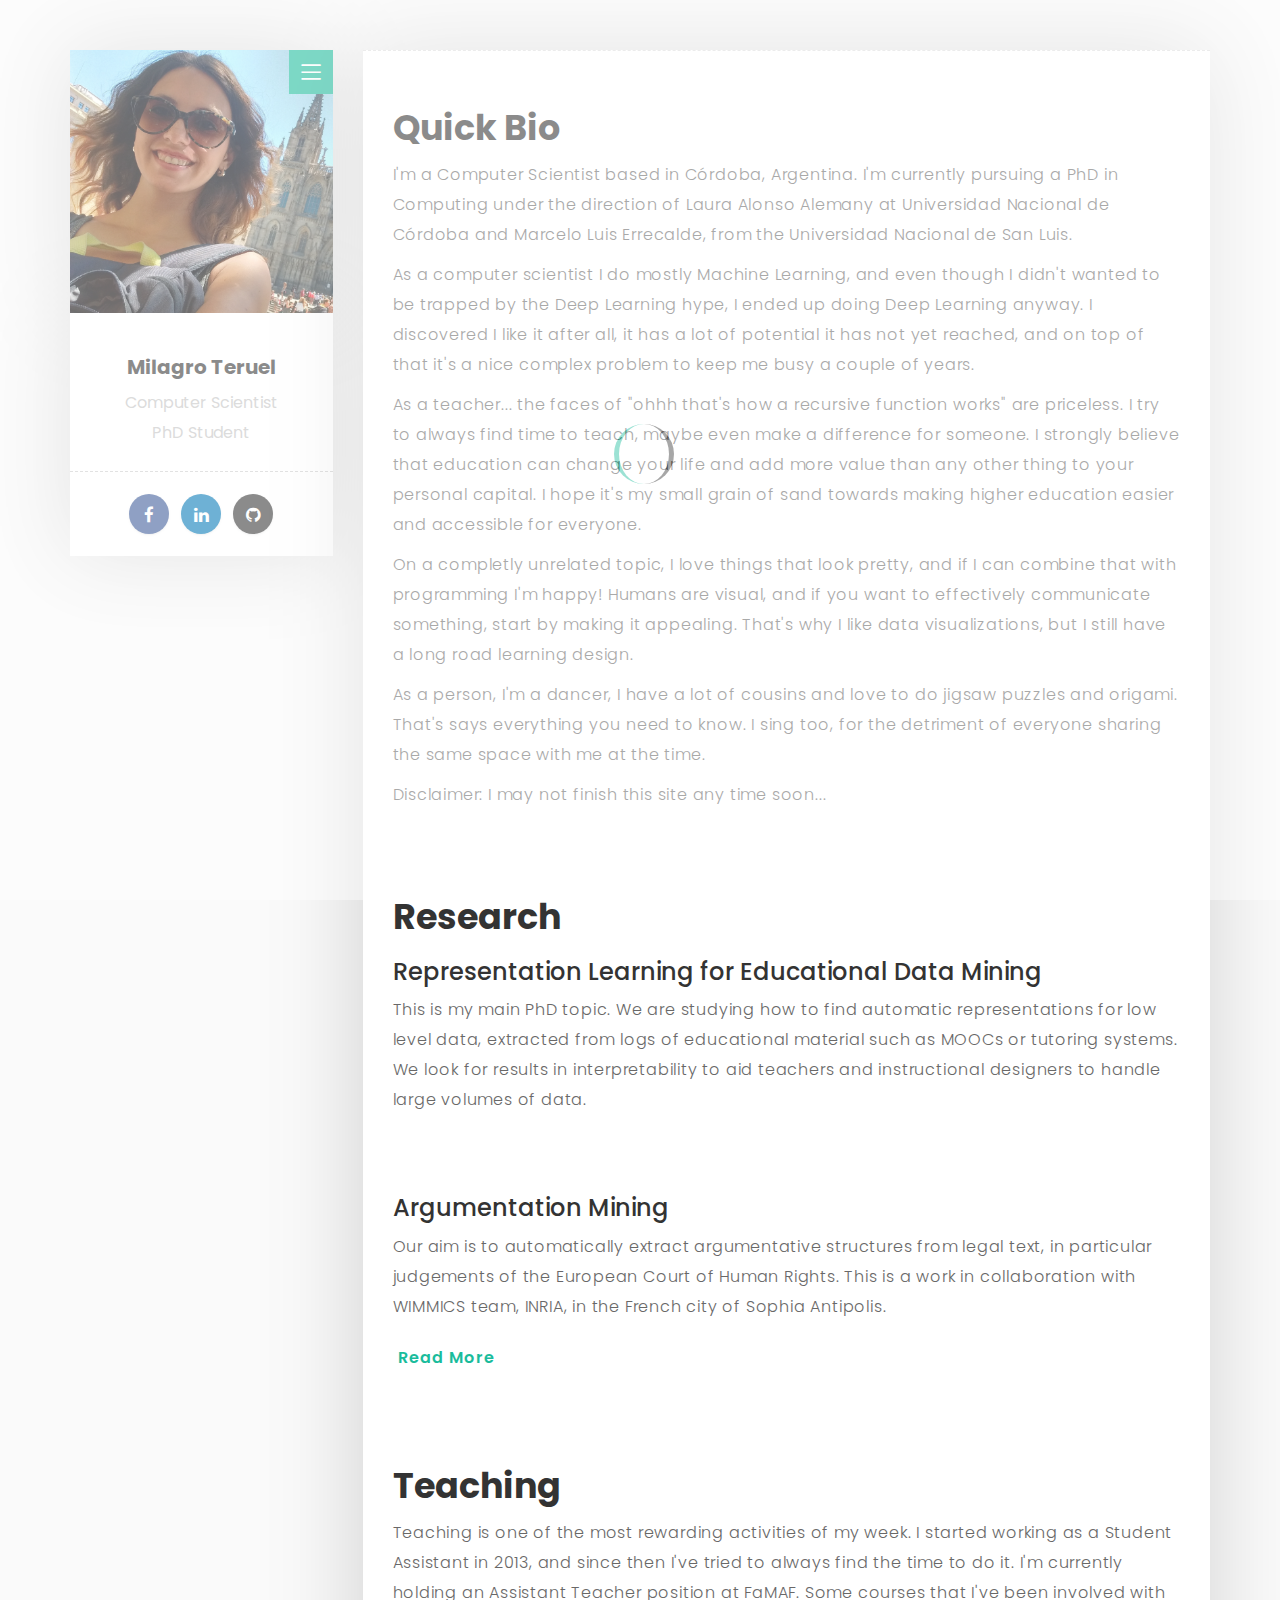
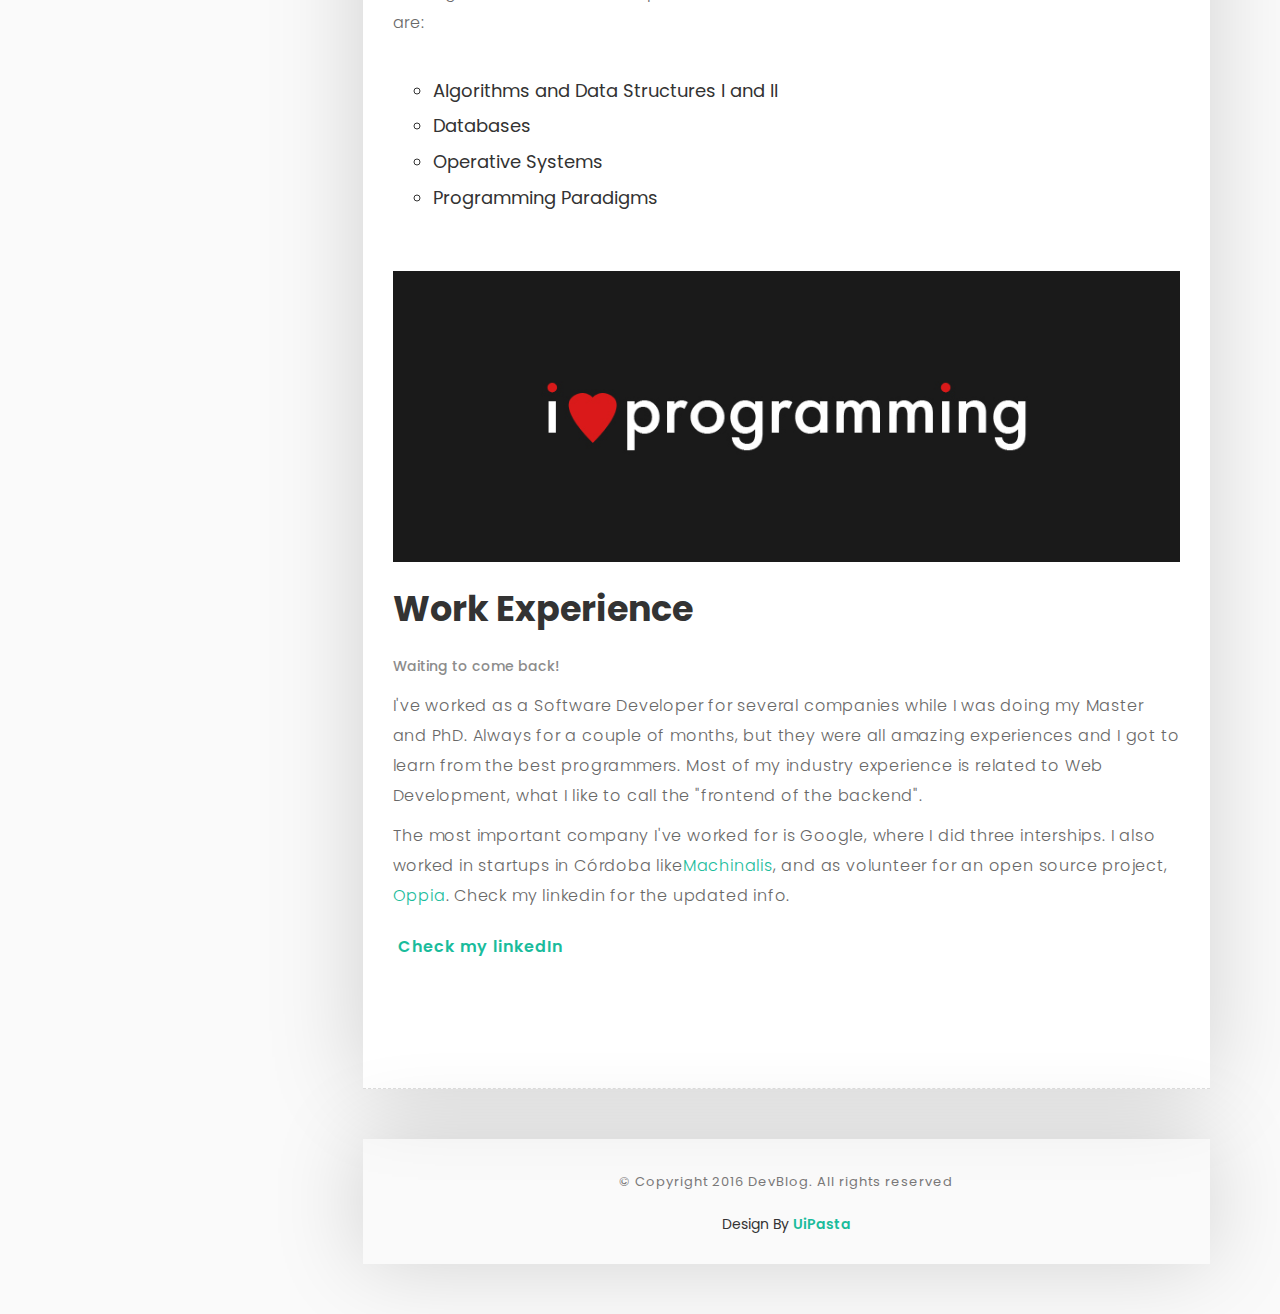
==== index.html @ 402dab5f "Adding current version" ====
<!DOCTYPE html>
<html lang="en">

<head>

  <!-- Meta Tag -->
  <meta charset="UTF-8">
  <meta name="viewport" content="width=device-width, initial-scale=1.0">
  <meta http-equiv="X-UA-Compatible" content="IE=edge">

  <!-- SEO -->
  <meta name="description" content="150 words">
  <meta name="author" content="uipasta">
  <meta name="copyright" content="Milagro Teruel @ FaMAF">
  <meta name="robots" content="index,follow">

  <title>MTeruel - Computer Scientist</title>

  <!-- Favicon -->
  <link rel="shortcut icon" href="images/favicon/favicon.ico">
  <link rel="apple-touch-icon" sizes="144x144" type="image/x-icon" href="images/favicon/apple-touch-icon.png">

  <!-- All CSS Plugins -->
  <link rel="stylesheet" type="text/css" href="css/plugin.css">

  <!-- Main CSS Stylesheet -->
  <link rel="stylesheet" type="text/css" href="css/style.css">

  <!-- Google Web Fonts  -->
  <link rel="stylesheet" href="https://fonts.googleapis.com/css?family=Poppins:400,300,500,600,700">

  <!-- HTML5 shiv and Respond.js support IE8 or Older for HTML5 elements and media queries -->
    <!--[if lt IE 9]>
	   <script src="https://oss.maxcdn.com/html5shiv/3.7.3/html5shiv.min.js"></script>
	   <script src="https://oss.maxcdn.com/respond/1.4.2/respond.min.js"></script>
     <![endif]-->
</head>

<body>

  <!-- Preloader Start -->
  <div class="preloader">
    <div class="rounder"></div>
  </div>
  <!-- Preloader End -->

  <div id="main">
    <div class="container">
      <div class="row">
        <!-- About Me (Left Sidebar) Start -->
        <div class="col-md-3">
          <div class="about-fixed">
            <div class="my-pic">
              <img src="images/selfie_barcelona.jpg" alt="">
              <a href="javascript:void(0)" class="collapsed" data-target="#menu" data-toggle="collapse"><i class="icon-menu menu"></i></a>
              <div id="menu" class="collapse">
                <ul class="menu-link">
                  <li><a href="index.html">Home</a></li>
                  <li><a href="publications.html">Publications</a></li>
                  <li><a href="contact.html">Contact</a></li>
                </ul>
              </div>
            </div>
            <div class="my-detail">
              <div class="white-spacing">
                <h1>Milagro Teruel</h1>
                <span>Computer Scientist</span><br/>
                <span>PhD Student</span>
              </div>
              <ul class="social-icon">
                <li><a href="https://www.facebook.com/milagro.teruel" target="_blank" class="facebook"><i class="fa fa-facebook"></i></a></li>
                <li><a href="https://www.linkedin.com/in/milagro-teruel-4b820a5a/" target="_blank" class="linkedin"><i class="fa fa-linkedin"></i></a></li>
                <li><a href="https://github.com/mit0110" target="_blank" class="github"><i class="fa fa-github"></i></a></li>
              </ul>
            </div>
          </div>
        </div>
        <!-- About Me (Left Sidebar) End -->

    <!-- Blog Post (Right Sidebar) Start -->
    <div class="col-md-9">
      <div class="col-md-12 page-body">
        <div class="row">
          <div class="col-md-12 content-page">

            <!-- <div class="sub-title">
              <h1>Quick Bio</h1>
            </div> -->
            <div class="col-md-12 blog-post">
              <div class="post-title">
                <h1>Quick Bio</h1>
              </div>
              <p>I'm a Computer Scientist based in Córdoba, Argentina. I'm currently pursuing a PhD in Computing under the direction of Laura Alonso Alemany at Universidad Nacional de Córdoba and Marcelo Luis Errecalde, from the Universidad Nacional de San Luis.</p>
              <p>As a computer scientist I do mostly Machine Learning, and even though I didn't wanted to be trapped by the Deep Learning hype, I ended up doing Deep Learning anyway. I discovered I like it after all, it has a lot of potential it has not yet reached, and on top of that it's a nice complex problem to keep me busy a couple of years.</p>
              <p>As a teacher... the faces of "ohhh that's how a recursive function works" are priceless. I try to always find time to teach, maybe even make a difference for someone. I strongly believe that education can change your life and add more value than any other thing to your personal capital. I hope it's my small grain of sand towards making higher education easier and accessible for everyone.</p>
              <p>On a completly unrelated topic, I love things that look pretty, and if I can combine that with programming I'm happy! Humans are visual, and if you want to effectively communicate something, start by making it appealing. That's why I like data visualizations, but I still have a long road learning design.</p>
              <p>As a person, I'm a dancer, I have a lot of cousins and love to do jigsaw puzzles and origami. That's says everything you need to know. I sing too, for the detriment of everyone sharing the same space with me at the time.</p>

              <p>Disclaimer: I may not finish this site any time soon...</p>
            </div>
<!--
            <div class="sub-title">
              <h1>Research topics</h1>
            </div> -->

            <!-- Blog Post Start -->
            <div class="col-md-12 blog-post">
              <div class="post-title">
                <h1>Research</h1>
              </div>
              <div class="post-title">
                <h3>Representation Learning for Educational Data Mining</h3>
              </div>
              <!-- <div class="post-info">
               <span>Main PhD research topic at Universidad Nacional de Córdoba, Argentina</span>
              </div> -->
              <p>This is my main PhD topic. We are studying how to find automatic representations for low level data, extracted from logs of educational material such as MOOCs or tutoring systems. We look for results in interpretability to aid teachers and instructional designers to handle large volumes of data.</p>
            </div>
            <!-- Blog Post End -->

            <!-- Blog Post Start -->
            <div class="col-md-12 blog-post">
              <div class="post-title">
                <h3>Argumentation Mining</h3>
              </div>
              <!-- <div class="post-info">
                <span>Work in colaboration with WIMMICS team, INRIA, France</span>
              </div> -->
              <p>Our aim is to automatically extract argumentative structures from legal text, in particular judgements of the European Court of Human Rights. This is a work in collaboration with WIMMICS team, INRIA, in the French city of Sophia Antipolis.</p>
              <a href="publications.html" class="button button-style button-anim fa fa-long-arrow-right"><span>Read More</span></a>
            </div>
            <!-- Blog Post End -->

            <div class="col-md-12 blog-post">
              <div class="post-title">
                <a href="single.html"><h1>Teaching</h1></a>
              </div>
              <p>Teaching is one of the most rewarding activities of my week. I started working as a Student Assistant in 2013, and since then I've tried to always find the time to do it. I'm currently holding an Assistant Teacher position at FaMAF. Some courses that I've been involved with are:</p>
              <div class="list list-style-2 margin-top-40">
                <ul>
                  <li>Algorithms and Data Structures I and II</li>
                  <li>Databases</li>
                  <li>Operative Systems</li>
                  <li>Programming Paradigms</li>
                </ul>
              </div>
            </div>

            <!-- Blog Post Start -->
            <div class="col-md-12 blog-post">
              <div class="post-image">
                <img src="images/i_love_programming" alt="">
              </div>
              <div class="post-title">
                <h1>Work Experience</h1>
              </div>
              <div class="post-info">
                <span>Waiting to come back!</span>
              </div>
              <p>I've worked as a Software Developer for several companies while I was doing my Master and PhD. Always for a couple of months, but they were all amazing experiences and I got to learn from the best programmers. Most of my industry experience is related to Web Development, what I like to call the "frontend of the backend".</p><p> The most important company I've worked for is Google, where I did three interships. I also worked in startups in Córdoba like<a href="https://www.machinalis.com/">Machinalis</a>, and as volunteer for an open source project, <a href="https://www.oppia.org/">Oppia</a>. Check my linkedin for the updated info.</p>
              <a href="https://www.linkedin.com/in/milagro-teruel-4b820a5a/" class="button button-style button-anim fa fa-long-arrow-right"><span>Check my linkedIn</span></a>
            </div>
            <!-- Blog Post End -->


	    <!--
	    <div class="col-md-12 text-center">
             <a href="javascript:void(0)" id="load-more-post" class="load-more-button">Load</a>
             <div id="post-end-message"></div>
            </div>
	    -->
          </div>
          </div>
        </div>


      <!-- Footer Start -->
      <div class="col-md-12 page-body margin-top-50 footer">
        <footer>
          <!--
	  <ul class="menu-link">
            <li><a href="index.html">Home</a></li>
            <li><a href="about.html">About</a></li>
            <li><a href="work.html">Work</a></li>
            <li><a href="contact.html">Contact</a></li>
          </ul>
	  -->
          <p>© Copyright 2016 DevBlog. All rights reserved</p>


          <!-- UiPasta Credit Start -->
          <div class="uipasta-credit">Design By <a href="http://www.uipasta.com" target="_blank">UiPasta</a></div>
          <!-- UiPasta Credit End -->
        </footer>
      </div>
      <!-- Footer End -->


</div>
<!-- Blog Post (Right Sidebar) End -->

</div>
</div>
</div>



<!-- Back to Top Start -->
<a href="#" class="scroll-to-top"><i class="fa fa-long-arrow-up"></i></a>
<!-- Back to Top End -->


<!-- All Javascript Plugins  -->
<script type="text/javascript" src="js/jquery.min.js"></script>
<script type="text/javascript" src="js/plugin.js"></script>

<!-- Main Javascript File  -->
<script type="text/javascript" src="js/scripts.js"></script>


</body>
</html>
---- css/plugin.css ----
/* Table Of Content 

  1. Bootstrap
  2. Magnific Popup
  3. End Box
  4. Owl Carousel
  5. Font Awesome
  6. Simple Line Icons

*/



/*!
 * Bootstrap v3.3.7 (http://getbootstrap.com)
 * Copyright 2011-2016 Twitter, Inc.
 * Licensed under MIT (https://github.com/twbs/bootstrap/blob/master/LICENSE)
 *//*! normalize.css v3.0.3 | MIT License | github.com/necolas/normalize.css */html{font-family:sans-serif;-webkit-text-size-adjust:100%;-ms-text-size-adjust:100%}body{margin:0}article,aside,details,figcaption,figure,footer,header,hgroup,main,menu,nav,section,summary{display:block}audio,canvas,progress,video{display:inline-block;vertical-align:baseline}audio:not([controls]){display:none;height:0}[hidden],template{display:none}a{background-color:transparent}a:active,a:hover{outline:0}abbr[title]{border-bottom:1px dotted}b,strong{font-weight:700}dfn{font-style:italic}h1{margin:.67em 0;font-size:2em}mark{color:#000;background:#ff0}small{font-size:80%}sub,sup{position:relative;font-size:75%;line-height:0;vertical-align:baseline}sup{top:-.5em}sub{bottom:-.25em}img{border:0}svg:not(:root){overflow:hidden}figure{margin:1em 40px}hr{height:0;-webkit-box-sizing:content-box;-moz-box-sizing:content-box;box-sizing:content-box}pre{overflow:auto}code,kbd,pre,samp{font-family:monospace,monospace;font-size:1em}button,input,optgroup,select,textarea{margin:0;font:inherit;color:inherit}button{overflow:visible}button,select{text-transform:none}button,html input[type=button],input[type=reset],input[type=submit]{-webkit-appearance:button;cursor:pointer}button[disabled],html input[disabled]{cursor:default}button::-moz-focus-inner,input::-moz-focus-inner{padding:0;border:0}input{line-height:normal}input[type=checkbox],input[type=radio]{-webkit-box-sizing:border-box;-moz-box-sizing:border-box;box-sizing:border-box;padding:0}input[type=number]::-webkit-inner-spin-button,input[type=number]::-webkit-outer-spin-button{height:auto}input[type=search]{-webkit-box-sizing:content-box;-moz-box-sizing:content-box;box-sizing:content-box;-webkit-appearance:textfield}input[type=search]::-webkit-search-cancel-button,input[type=search]::-webkit-search-decoration{-webkit-appearance:none}fieldset{padding:.35em .625em .75em;margin:0 2px;border:1px solid silver}legend{padding:0;border:0}textarea{overflow:auto}optgroup{font-weight:700}table{border-spacing:0;border-collapse:collapse}td,th{padding:0}/*! Source: https://github.com/h5bp/html5-boilerplate/blob/master/src/css/main.css */@media print{*,:after,:before{color:#000!important;text-shadow:none!important;background:0 0!important;-webkit-box-shadow:none!important;box-shadow:none!important}a,a:visited{text-decoration:underline}a[href]:after{content:" (" attr(href) ")"}abbr[title]:after{content:" (" attr(title) ")"}a[href^="javascript:"]:after,a[href^="#"]:after{content:""}blockquote,pre{border:1px solid #999;page-break-inside:avoid}thead{display:table-header-group}img,tr{page-break-inside:avoid}img{max-width:100%!important}h2,h3,p{orphans:3;widows:3}h2,h3{page-break-after:avoid}.navbar{display:none}.btn>.caret,.dropup>.btn>.caret{border-top-color:#000!important}.label{border:1px solid #000}.table{border-collapse:collapse!important}.table td,.table th{background-color:#fff!important}.table-bordered td,.table-bordered th{border:1px solid #ddd!important}}@font-face{font-family:'Glyphicons Halflings';src:url(../fonts/glyphicons-halflings-regular.eot);src:url(../fonts/glyphicons-halflings-regular.eot?#iefix) format('embedded-opentype'),url(../fonts/glyphicons-halflings-regular.woff2) format('woff2'),url(../fonts/glyphicons-halflings-regular.woff) format('woff'),url(../fonts/glyphicons-halflings-regular.ttf) format('truetype'),url(../fonts/glyphicons-halflings-regular.svg#glyphicons_halflingsregular) format('svg')}.glyphicon{position:relative;top:1px;display:inline-block;font-family:'Glyphicons Halflings';font-style:normal;font-weight:400;line-height:1;-webkit-font-smoothing:antialiased;-moz-osx-font-smoothing:grayscale}.glyphicon-asterisk:before{content:"\002a"}.glyphicon-plus:before{content:"\002b"}.glyphicon-eur:before,.glyphicon-euro:before{content:"\20ac"}.glyphicon-minus:before{content:"\2212"}.glyphicon-cloud:before{content:"\2601"}.glyphicon-envelope:before{content:"\2709"}.glyphicon-pencil:before{content:"\270f"}.glyphicon-glass:before{content:"\e001"}.glyphicon-music:before{content:"\e002"}.glyphicon-search:before{content:"\e003"}.glyphicon-heart:before{content:"\e005"}.glyphicon-star:before{content:"\e006"}.glyphicon-star-empty:before{content:"\e007"}.glyphicon-user:before{content:"\e008"}.glyphicon-film:before{content:"\e009"}.glyphicon-th-large:before{content:"\e010"}.glyphicon-th:before{content:"\e011"}.glyphicon-th-list:before{content:"\e012"}.glyphicon-ok:before{content:"\e013"}.glyphicon-remove:before{content:"\e014"}.glyphicon-zoom-in:before{content:"\e015"}.glyphicon-zoom-out:before{content:"\e016"}.glyphicon-off:before{content:"\e017"}.glyphicon-signal:before{content:"\e018"}.glyphicon-cog:before{content:"\e019"}.glyphicon-trash:before{content:"\e020"}.glyphicon-home:before{content:"\e021"}.glyphicon-file:before{content:"\e022"}.glyphicon-time:before{content:"\e023"}.glyphicon-road:before{content:"\e024"}.glyphicon-download-alt:before{content:"\e025"}.glyphicon-download:before{content:"\e026"}.glyphicon-upload:before{content:"\e027"}.glyphicon-inbox:before{content:"\e028"}.glyphicon-play-circle:before{content:"\e029"}.glyphicon-repeat:before{content:"\e030"}.glyphicon-refresh:before{content:"\e031"}.glyphicon-list-alt:before{content:"\e032"}.glyphicon-lock:before{content:"\e033"}.glyphicon-flag:before{content:"\e034"}.glyphicon-headphones:before{content:"\e035"}.glyphicon-volume-off:before{content:"\e036"}.glyphicon-volume-down:before{content:"\e037"}.glyphicon-volume-up:before{content:"\e038"}.glyphicon-qrcode:before{content:"\e039"}.glyphicon-barcode:before{content:"\e040"}.glyphicon-tag:before{content:"\e041"}.glyphicon-tags:before{content:"\e042"}.glyphicon-book:before{content:"\e043"}.glyphicon-bookmark:before{content:"\e044"}.glyphicon-print:before{content:"\e045"}.glyphicon-camera:before{content:"\e046"}.glyphicon-font:before{content:"\e047"}.glyphicon-bold:before{content:"\e048"}.glyphicon-italic:before{content:"\e049"}.glyphicon-text-height:before{content:"\e050"}.glyphicon-text-width:before{content:"\e051"}.glyphicon-align-left:before{content:"\e052"}.glyphicon-align-center:before{content:"\e053"}.glyphicon-align-right:before{content:"\e054"}.glyphicon-align-justify:before{content:"\e055"}.glyphicon-list:before{content:"\e056"}.glyphicon-indent-left:before{content:"\e057"}.glyphicon-indent-right:before{content:"\e058"}.glyphicon-facetime-video:before{content:"\e059"}.glyphicon-picture:before{content:"\e060"}.glyphicon-map-marker:before{content:"\e062"}.glyphicon-adjust:before{content:"\e063"}.glyphicon-tint:before{content:"\e064"}.glyphicon-edit:before{content:"\e065"}.glyphicon-share:before{content:"\e066"}.glyphicon-check:before{content:"\e067"}.glyphicon-move:before{content:"\e068"}.glyphicon-step-backward:before{content:"\e069"}.glyphicon-fast-backward:before{content:"\e070"}.glyphicon-backward:before{content:"\e071"}.glyphicon-play:before{content:"\e072"}.glyphicon-pause:before{content:"\e073"}.glyphicon-stop:before{content:"\e074"}.glyphicon-forward:before{content:"\e075"}.glyphicon-fast-forward:before{content:"\e076"}.glyphicon-step-forward:before{content:"\e077"}.glyphicon-eject:before{content:"\e078"}.glyphicon-chevron-left:before{content:"\e079"}.glyphicon-chevron-right:before{content:"\e080"}.glyphicon-plus-sign:before{content:"\e081"}.glyphicon-minus-sign:before{content:"\e082"}.glyphicon-remove-sign:before{content:"\e083"}.glyphicon-ok-sign:before{content:"\e084"}.glyphicon-question-sign:before{content:"\e085"}.glyphicon-info-sign:before{content:"\e086"}.glyphicon-screenshot:before{content:"\e087"}.glyphicon-remove-circle:before{content:"\e088"}.glyphicon-ok-circle:before{content:"\e089"}.glyphicon-ban-circle:before{content:"\e090"}.glyphicon-arrow-left:before{content:"\e091"}.glyphicon-arrow-right:before{content:"\e092"}.glyphicon-arrow-up:before{content:"\e093"}.glyphicon-arrow-down:before{content:"\e094"}.glyphicon-share-alt:before{content:"\e095"}.glyphicon-resize-full:before{content:"\e096"}.glyphicon-resize-small:before{content:"\e097"}.glyphicon-exclamation-sign:before{content:"\e101"}.glyphicon-gift:before{content:"\e102"}.glyphicon-leaf:before{content:"\e103"}.glyphicon-fire:before{content:"\e104"}.glyphicon-eye-open:before{content:"\e105"}.glyphicon-eye-close:before{content:"\e106"}.glyphicon-warning-sign:before{content:"\e107"}.glyphicon-plane:before{content:"\e108"}.glyphicon-calendar:before{content:"\e109"}.glyphicon-random:before{content:"\e110"}.glyphicon-comment:before{content:"\e111"}.glyphicon-magnet:before{content:"\e112"}.glyphicon-chevron-up:before{content:"\e113"}.glyphicon-chevron-down:before{content:"\e114"}.glyphicon-retweet:before{content:"\e115"}.glyphicon-shopping-cart:before{content:"\e116"}.glyphicon-folder-close:before{content:"\e117"}.glyphicon-folder-open:before{content:"\e118"}.glyphicon-resize-vertical:before{content:"\e119"}.glyphicon-resize-horizontal:before{content:"\e120"}.glyphicon-hdd:before{content:"\e121"}.glyphicon-bullhorn:before{content:"\e122"}.glyphicon-bell:before{content:"\e123"}.glyphicon-certificate:before{content:"\e124"}.glyphicon-thumbs-up:before{content:"\e125"}.glyphicon-thumbs-down:before{content:"\e126"}.glyphicon-hand-right:before{content:"\e127"}.glyphicon-hand-left:before{content:"\e128"}.glyphicon-hand-up:before{content:"\e129"}.glyphicon-hand-down:before{content:"\e130"}.glyphicon-circle-arrow-right:before{content:"\e131"}.glyphicon-circle-arrow-left:before{content:"\e132"}.glyphicon-circle-arrow-up:before{content:"\e133"}.glyphicon-circle-arrow-down:before{content:"\e134"}.glyphicon-globe:before{content:"\e135"}.glyphicon-wrench:before{content:"\e136"}.glyphicon-tasks:before{content:"\e137"}.glyphicon-filter:before{content:"\e138"}.glyphicon-briefcase:before{content:"\e139"}.glyphicon-fullscreen:before{content:"\e140"}.glyphicon-dashboard:before{content:"\e141"}.glyphicon-paperclip:before{content:"\e142"}.glyphicon-heart-empty:before{content:"\e143"}.glyphicon-link:before{content:"\e144"}.glyphicon-phone:before{content:"\e145"}.glyphicon-pushpin:before{content:"\e146"}.glyphicon-usd:before{content:"\e148"}.glyphicon-gbp:before{content:"\e149"}.glyphicon-sort:before{content:"\e150"}.glyphicon-sort-by-alphabet:before{content:"\e151"}.glyphicon-sort-by-alphabet-alt:before{content:"\e152"}.glyphicon-sort-by-order:before{content:"\e153"}.glyphicon-sort-by-order-alt:before{content:"\e154"}.glyphicon-sort-by-attributes:before{content:"\e155"}.glyphicon-sort-by-attributes-alt:before{content:"\e156"}.glyphicon-unchecked:before{content:"\e157"}.glyphicon-expand:before{content:"\e158"}.glyphicon-collapse-down:before{content:"\e159"}.glyphicon-collapse-up:before{content:"\e160"}.glyphicon-log-in:before{content:"\e161"}.glyphicon-flash:before{content:"\e162"}.glyphicon-log-out:before{content:"\e163"}.glyphicon-new-window:before{content:"\e164"}.glyphicon-record:before{content:"\e165"}.glyphicon-save:before{content:"\e166"}.glyphicon-open:before{content:"\e167"}.glyphicon-saved:before{content:"\e168"}.glyphicon-import:before{content:"\e169"}.glyphicon-export:before{content:"\e170"}.glyphicon-send:before{content:"\e171"}.glyphicon-floppy-disk:before{content:"\e172"}.glyphicon-floppy-saved:before{content:"\e173"}.glyphicon-floppy-remove:before{content:"\e174"}.glyphicon-floppy-save:before{content:"\e175"}.glyphicon-floppy-open:before{content:"\e176"}.glyphicon-credit-card:before{content:"\e177"}.glyphicon-transfer:before{content:"\e178"}.glyphicon-cutlery:before{content:"\e179"}.glyphicon-header:before{content:"\e180"}.glyphicon-compressed:before{content:"\e181"}.glyphicon-earphone:before{content:"\e182"}.glyphicon-phone-alt:before{content:"\e183"}.glyphicon-tower:before{content:"\e184"}.glyphicon-stats:before{content:"\e185"}.glyphicon-sd-video:before{content:"\e186"}.glyphicon-hd-video:before{content:"\e187"}.glyphicon-subtitles:before{content:"\e188"}.glyphicon-sound-stereo:before{content:"\e189"}.glyphicon-sound-dolby:before{content:"\e190"}.glyphicon-sound-5-1:before{content:"\e191"}.glyphicon-sound-6-1:before{content:"\e192"}.glyphicon-sound-7-1:before{content:"\e193"}.glyphicon-copyright-mark:before{content:"\e194"}.glyphicon-registration-mark:before{content:"\e195"}.glyphicon-cloud-download:before{content:"\e197"}.glyphicon-cloud-upload:before{content:"\e198"}.glyphicon-tree-conifer:before{content:"\e199"}.glyphicon-tree-deciduous:before{content:"\e200"}.glyphicon-cd:before{content:"\e201"}.glyphicon-save-file:before{content:"\e202"}.glyphicon-open-file:before{content:"\e203"}.glyphicon-level-up:before{content:"\e204"}.glyphicon-copy:before{content:"\e205"}.glyphicon-paste:before{content:"\e206"}.glyphicon-alert:before{content:"\e209"}.glyphicon-equalizer:before{content:"\e210"}.glyphicon-king:before{content:"\e211"}.glyphicon-queen:before{content:"\e212"}.glyphicon-pawn:before{content:"\e213"}.glyphicon-bishop:before{content:"\e214"}.glyphicon-knight:before{content:"\e215"}.glyphicon-baby-formula:before{content:"\e216"}.glyphicon-tent:before{content:"\26fa"}.glyphicon-blackboard:before{content:"\e218"}.glyphicon-bed:before{content:"\e219"}.glyphicon-apple:before{content:"\f8ff"}.glyphicon-erase:before{content:"\e221"}.glyphicon-hourglass:before{content:"\231b"}.glyphicon-lamp:before{content:"\e223"}.glyphicon-duplicate:before{content:"\e224"}.glyphicon-piggy-bank:before{content:"\e225"}.glyphicon-scissors:before{content:"\e226"}.glyphicon-bitcoin:before{content:"\e227"}.glyphicon-btc:before{content:"\e227"}.glyphicon-xbt:before{content:"\e227"}.glyphicon-yen:before{content:"\00a5"}.glyphicon-jpy:before{content:"\00a5"}.glyphicon-ruble:before{content:"\20bd"}.glyphicon-rub:before{content:"\20bd"}.glyphicon-scale:before{content:"\e230"}.glyphicon-ice-lolly:before{content:"\e231"}.glyphicon-ice-lolly-tasted:before{content:"\e232"}.glyphicon-education:before{content:"\e233"}.glyphicon-option-horizontal:before{content:"\e234"}.glyphicon-option-vertical:before{content:"\e235"}.glyphicon-menu-hamburger:before{content:"\e236"}.glyphicon-modal-window:before{content:"\e237"}.glyphicon-oil:before{content:"\e238"}.glyphicon-grain:before{content:"\e239"}.glyphicon-sunglasses:before{content:"\e240"}.glyphicon-text-size:before{content:"\e241"}.glyphicon-text-color:before{content:"\e242"}.glyphicon-text-background:before{content:"\e243"}.glyphicon-object-align-top:before{content:"\e244"}.glyphicon-object-align-bottom:before{content:"\e245"}.glyphicon-object-align-horizontal:before{content:"\e246"}.glyphicon-object-align-left:before{content:"\e247"}.glyphicon-object-align-vertical:before{content:"\e248"}.glyphicon-object-align-right:before{content:"\e249"}.glyphicon-triangle-right:before{content:"\e250"}.glyphicon-triangle-left:before{content:"\e251"}.glyphicon-triangle-bottom:before{content:"\e252"}.glyphicon-triangle-top:before{content:"\e253"}.glyphicon-console:before{content:"\e254"}.glyphicon-superscript:before{content:"\e255"}.glyphicon-subscript:before{content:"\e256"}.glyphicon-menu-left:before{content:"\e257"}.glyphicon-menu-right:before{content:"\e258"}.glyphicon-menu-down:before{content:"\e259"}.glyphicon-menu-up:before{content:"\e260"}*{-webkit-box-sizing:border-box;-moz-box-sizing:border-box;box-sizing:border-box}:after,:before{-webkit-box-sizing:border-box;-moz-box-sizing:border-box;box-sizing:border-box}html{font-size:10px;-webkit-tap-highlight-color:rgba(0,0,0,0)}body{font-family:"Helvetica Neue",Helvetica,Arial,sans-serif;font-size:14px;line-height:1.42857143;color:#333;background-color:#fff}button,input,select,textarea{font-family:inherit;font-size:inherit;line-height:inherit}a{color:#337ab7;text-decoration:none}a:focus,a:hover{color:#23527c;text-decoration:underline}a:focus{outline:5px auto -webkit-focus-ring-color;outline-offset:-2px}figure{margin:0}img{vertical-align:middle}.carousel-inner>.item>a>img,.carousel-inner>.item>img,.img-responsive,.thumbnail a>img,.thumbnail>img{display:block;max-width:100%;height:auto}.img-rounded{border-radius:6px}.img-thumbnail{display:inline-block;max-width:100%;height:auto;padding:4px;line-height:1.42857143;background-color:#fff;border:1px solid #ddd;border-radius:4px;-webkit-transition:all .2s ease-in-out;-o-transition:all .2s ease-in-out;transition:all .2s ease-in-out}.img-circle{border-radius:50%}hr{margin-top:20px;margin-bottom:20px;border:0;border-top:1px solid #eee}.sr-only{position:absolute;width:1px;height:1px;padding:0;margin:-1px;overflow:hidden;clip:rect(0,0,0,0);border:0}.sr-only-focusable:active,.sr-only-focusable:focus{position:static;width:auto;height:auto;margin:0;overflow:visible;clip:auto}[role=button]{cursor:pointer}.h1,.h2,.h3,.h4,.h5,.h6,h1,h2,h3,h4,h5,h6{font-family:inherit;font-weight:500;line-height:1.1;color:inherit}.h1 .small,.h1 small,.h2 .small,.h2 small,.h3 .small,.h3 small,.h4 .small,.h4 small,.h5 .small,.h5 small,.h6 .small,.h6 small,h1 .small,h1 small,h2 .small,h2 small,h3 .small,h3 small,h4 .small,h4 small,h5 .small,h5 small,h6 .small,h6 small{font-weight:400;line-height:1;color:#777}.h1,.h2,.h3,h1,h2,h3{margin-top:20px;margin-bottom:10px}.h1 .small,.h1 small,.h2 .small,.h2 small,.h3 .small,.h3 small,h1 .small,h1 small,h2 .small,h2 small,h3 .small,h3 small{font-size:65%}.h4,.h5,.h6,h4,h5,h6{margin-top:10px;margin-bottom:10px}.h4 .small,.h4 small,.h5 .small,.h5 small,.h6 .small,.h6 small,h4 .small,h4 small,h5 .small,h5 small,h6 .small,h6 small{font-size:75%}.h1,h1{font-size:36px}.h2,h2{font-size:30px}.h3,h3{font-size:24px}.h4,h4{font-size:18px}.h5,h5{font-size:14px}.h6,h6{font-size:12px}p{margin:0 0 10px}.lead{margin-bottom:20px;font-size:16px;font-weight:300;line-height:1.4}@media (min-width:768px){.lead{font-size:21px}}.small,small{font-size:85%}.mark,mark{padding:.2em;background-color:#fcf8e3}.text-left{text-align:left}.text-right{text-align:right}.text-center{text-align:center}.text-justify{text-align:justify}.text-nowrap{white-space:nowrap}.text-lowercase{text-transform:lowercase}.text-uppercase{text-transform:uppercase}.text-capitalize{text-transform:capitalize}.text-muted{color:#777}.text-primary{color:#337ab7}a.text-primary:focus,a.text-primary:hover{color:#286090}.text-success{color:#3c763d}a.text-success:focus,a.text-success:hover{color:#2b542c}.text-info{color:#31708f}a.text-info:focus,a.text-info:hover{color:#245269}.text-warning{color:#8a6d3b}a.text-warning:focus,a.text-warning:hover{color:#66512c}.text-danger{color:#a94442}a.text-danger:focus,a.text-danger:hover{color:#843534}.bg-primary{color:#fff;background-color:#337ab7}a.bg-primary:focus,a.bg-primary:hover{background-color:#286090}.bg-success{background-color:#dff0d8}a.bg-success:focus,a.bg-success:hover{background-color:#c1e2b3}.bg-info{background-color:#d9edf7}a.bg-info:focus,a.bg-info:hover{background-color:#afd9ee}.bg-warning{background-color:#fcf8e3}a.bg-warning:focus,a.bg-warning:hover{background-color:#f7ecb5}.bg-danger{background-color:#f2dede}a.bg-danger:focus,a.bg-danger:hover{background-color:#e4b9b9}.page-header{padding-bottom:9px;margin:40px 0 20px;border-bottom:1px solid #eee}ol,ul{margin-top:0;margin-bottom:10px}ol ol,ol ul,ul ol,ul ul{margin-bottom:0}.list-unstyled{padding-left:0;list-style:none}.list-inline{padding-left:0;margin-left:-5px;list-style:none}.list-inline>li{display:inline-block;padding-right:5px;padding-left:5px}dl{margin-top:0;margin-bottom:20px}dd,dt{line-height:1.42857143}dt{font-weight:700}dd{margin-left:0}@media (min-width:768px){.dl-horizontal dt{float:left;width:160px;overflow:hidden;clear:left;text-align:right;text-overflow:ellipsis;white-space:nowrap}.dl-horizontal dd{margin-left:180px}}abbr[data-original-title],abbr[title]{cursor:help;border-bottom:1px dotted #777}.initialism{font-size:90%;text-transform:uppercase}blockquote{padding:10px 20px;margin:0 0 20px;font-size:17.5px;border-left:5px solid #eee}blockquote ol:last-child,blockquote p:last-child,blockquote ul:last-child{margin-bottom:0}blockquote .small,blockquote footer,blockquote small{display:block;font-size:80%;line-height:1.42857143;color:#777}blockquote .small:before,blockquote footer:before,blockquote small:before{content:'\2014 \00A0'}.blockquote-reverse,blockquote.pull-right{padding-right:15px;padding-left:0;text-align:right;border-right:5px solid #eee;border-left:0}.blockquote-reverse .small:before,.blockquote-reverse footer:before,.blockquote-reverse small:before,blockquote.pull-right .small:before,blockquote.pull-right footer:before,blockquote.pull-right small:before{content:''}.blockquote-reverse .small:after,.blockquote-reverse footer:after,.blockquote-reverse small:after,blockquote.pull-right .small:after,blockquote.pull-right footer:after,blockquote.pull-right small:after{content:'\00A0 \2014'}address{margin-bottom:20px;font-style:normal;line-height:1.42857143}code,kbd,pre,samp{font-family:Menlo,Monaco,Consolas,"Courier New",monospace}code{padding:2px 4px;font-size:90%;color:#c7254e;background-color:#f9f2f4;border-radius:4px}kbd{padding:2px 4px;font-size:90%;color:#fff;background-color:#333;border-radius:3px;-webkit-box-shadow:inset 0 -1px 0 rgba(0,0,0,.25);box-shadow:inset 0 -1px 0 rgba(0,0,0,.25)}kbd kbd{padding:0;font-size:100%;font-weight:700;-webkit-box-shadow:none;box-shadow:none}pre{display:block;padding:9.5px;margin:0 0 10px;font-size:13px;line-height:1.42857143;color:#333;word-break:break-all;word-wrap:break-word;background-color:#f5f5f5;border:1px solid #ccc;border-radius:4px}pre code{padding:0;font-size:inherit;color:inherit;white-space:pre-wrap;background-color:transparent;border-radius:0}.pre-scrollable{max-height:340px;overflow-y:scroll}.container{padding-right:15px;padding-left:15px;margin-right:auto;margin-left:auto}@media (min-width:768px){.container{width:750px}}@media (min-width:992px){.container{width:970px}}@media (min-width:1200px){.container{width:1170px}}.container-fluid{padding-right:15px;padding-left:15px;margin-right:auto;margin-left:auto}.row{margin-right:-15px;margin-left:-15px}.col-lg-1,.col-lg-10,.col-lg-11,.col-lg-12,.col-lg-2,.col-lg-3,.col-lg-4,.col-lg-5,.col-lg-6,.col-lg-7,.col-lg-8,.col-lg-9,.col-md-1,.col-md-10,.col-md-11,.col-md-12,.col-md-2,.col-md-3,.col-md-4,.col-md-5,.col-md-6,.col-md-7,.col-md-8,.col-md-9,.col-sm-1,.col-sm-10,.col-sm-11,.col-sm-12,.col-sm-2,.col-sm-3,.col-sm-4,.col-sm-5,.col-sm-6,.col-sm-7,.col-sm-8,.col-sm-9,.col-xs-1,.col-xs-10,.col-xs-11,.col-xs-12,.col-xs-2,.col-xs-3,.col-xs-4,.col-xs-5,.col-xs-6,.col-xs-7,.col-xs-8,.col-xs-9{position:relative;min-height:1px;padding-right:15px;padding-left:15px}.col-xs-1,.col-xs-10,.col-xs-11,.col-xs-12,.col-xs-2,.col-xs-3,.col-xs-4,.col-xs-5,.col-xs-6,.col-xs-7,.col-xs-8,.col-xs-9{float:left}.col-xs-12{width:100%}.col-xs-11{width:91.66666667%}.col-xs-10{width:83.33333333%}.col-xs-9{width:75%}.col-xs-8{width:66.66666667%}.col-xs-7{width:58.33333333%}.col-xs-6{width:50%}.col-xs-5{width:41.66666667%}.col-xs-4{width:33.33333333%}.col-xs-3{width:25%}.col-xs-2{width:16.66666667%}.col-xs-1{width:8.33333333%}.col-xs-pull-12{right:100%}.col-xs-pull-11{right:91.66666667%}.col-xs-pull-10{right:83.33333333%}.col-xs-pull-9{right:75%}.col-xs-pull-8{right:66.66666667%}.col-xs-pull-7{right:58.33333333%}.col-xs-pull-6{right:50%}.col-xs-pull-5{right:41.66666667%}.col-xs-pull-4{right:33.33333333%}.col-xs-pull-3{right:25%}.col-xs-pull-2{right:16.66666667%}.col-xs-pull-1{right:8.33333333%}.col-xs-pull-0{right:auto}.col-xs-push-12{left:100%}.col-xs-push-11{left:91.66666667%}.col-xs-push-10{left:83.33333333%}.col-xs-push-9{left:75%}.col-xs-push-8{left:66.66666667%}.col-xs-push-7{left:58.33333333%}.col-xs-push-6{left:50%}.col-xs-push-5{left:41.66666667%}.col-xs-push-4{left:33.33333333%}.col-xs-push-3{left:25%}.col-xs-push-2{left:16.66666667%}.col-xs-push-1{left:8.33333333%}.col-xs-push-0{left:auto}.col-xs-offset-12{margin-left:100%}.col-xs-offset-11{margin-left:91.66666667%}.col-xs-offset-10{margin-left:83.33333333%}.col-xs-offset-9{margin-left:75%}.col-xs-offset-8{margin-left:66.66666667%}.col-xs-offset-7{margin-left:58.33333333%}.col-xs-offset-6{margin-left:50%}.col-xs-offset-5{margin-left:41.66666667%}.col-xs-offset-4{margin-left:33.33333333%}.col-xs-offset-3{margin-left:25%}.col-xs-offset-2{margin-left:16.66666667%}.col-xs-offset-1{margin-left:8.33333333%}.col-xs-offset-0{margin-left:0}@media (min-width:768px){.col-sm-1,.col-sm-10,.col-sm-11,.col-sm-12,.col-sm-2,.col-sm-3,.col-sm-4,.col-sm-5,.col-sm-6,.col-sm-7,.col-sm-8,.col-sm-9{float:left}.col-sm-12{width:100%}.col-sm-11{width:91.66666667%}.col-sm-10{width:83.33333333%}.col-sm-9{width:75%}.col-sm-8{width:66.66666667%}.col-sm-7{width:58.33333333%}.col-sm-6{width:50%}.col-sm-5{width:41.66666667%}.col-sm-4{width:33.33333333%}.col-sm-3{width:25%}.col-sm-2{width:16.66666667%}.col-sm-1{width:8.33333333%}.col-sm-pull-12{right:100%}.col-sm-pull-11{right:91.66666667%}.col-sm-pull-10{right:83.33333333%}.col-sm-pull-9{right:75%}.col-sm-pull-8{right:66.66666667%}.col-sm-pull-7{right:58.33333333%}.col-sm-pull-6{right:50%}.col-sm-pull-5{right:41.66666667%}.col-sm-pull-4{right:33.33333333%}.col-sm-pull-3{right:25%}.col-sm-pull-2{right:16.66666667%}.col-sm-pull-1{right:8.33333333%}.col-sm-pull-0{right:auto}.col-sm-push-12{left:100%}.col-sm-push-11{left:91.66666667%}.col-sm-push-10{left:83.33333333%}.col-sm-push-9{left:75%}.col-sm-push-8{left:66.66666667%}.col-sm-push-7{left:58.33333333%}.col-sm-push-6{left:50%}.col-sm-push-5{left:41.66666667%}.col-sm-push-4{left:33.33333333%}.col-sm-push-3{left:25%}.col-sm-push-2{left:16.66666667%}.col-sm-push-1{left:8.33333333%}.col-sm-push-0{left:auto}.col-sm-offset-12{margin-left:100%}.col-sm-offset-11{margin-left:91.66666667%}.col-sm-offset-10{margin-left:83.33333333%}.col-sm-offset-9{margin-left:75%}.col-sm-offset-8{margin-left:66.66666667%}.col-sm-offset-7{margin-left:58.33333333%}.col-sm-offset-6{margin-left:50%}.col-sm-offset-5{margin-left:41.66666667%}.col-sm-offset-4{margin-left:33.33333333%}.col-sm-offset-3{margin-left:25%}.col-sm-offset-2{margin-left:16.66666667%}.col-sm-offset-1{margin-left:8.33333333%}.col-sm-offset-0{margin-left:0}}@media (min-width:992px){.col-md-1,.col-md-10,.col-md-11,.col-md-12,.col-md-2,.col-md-3,.col-md-4,.col-md-5,.col-md-6,.col-md-7,.col-md-8,.col-md-9{float:left}.col-md-12{width:100%}.col-md-11{width:91.66666667%}.col-md-10{width:83.33333333%}.col-md-9{width:75%}.col-md-8{width:66.66666667%}.col-md-7{width:58.33333333%}.col-md-6{width:50%}.col-md-5{width:41.66666667%}.col-md-4{width:33.33333333%}.col-md-3{width:25%}.col-md-2{width:16.66666667%}.col-md-1{width:8.33333333%}.col-md-pull-12{right:100%}.col-md-pull-11{right:91.66666667%}.col-md-pull-10{right:83.33333333%}.col-md-pull-9{right:75%}.col-md-pull-8{right:66.66666667%}.col-md-pull-7{right:58.33333333%}.col-md-pull-6{right:50%}.col-md-pull-5{right:41.66666667%}.col-md-pull-4{right:33.33333333%}.col-md-pull-3{right:25%}.col-md-pull-2{right:16.66666667%}.col-md-pull-1{right:8.33333333%}.col-md-pull-0{right:auto}.col-md-push-12{left:100%}.col-md-push-11{left:91.66666667%}.col-md-push-10{left:83.33333333%}.col-md-push-9{left:75%}.col-md-push-8{left:66.66666667%}.col-md-push-7{left:58.33333333%}.col-md-push-6{left:50%}.col-md-push-5{left:41.66666667%}.col-md-push-4{left:33.33333333%}.col-md-push-3{left:25%}.col-md-push-2{left:16.66666667%}.col-md-push-1{left:8.33333333%}.col-md-push-0{left:auto}.col-md-offset-12{margin-left:100%}.col-md-offset-11{margin-left:91.66666667%}.col-md-offset-10{margin-left:83.33333333%}.col-md-offset-9{margin-left:75%}.col-md-offset-8{margin-left:66.66666667%}.col-md-offset-7{margin-left:58.33333333%}.col-md-offset-6{margin-left:50%}.col-md-offset-5{margin-left:41.66666667%}.col-md-offset-4{margin-left:33.33333333%}.col-md-offset-3{margin-left:25%}.col-md-offset-2{margin-left:16.66666667%}.col-md-offset-1{margin-left:8.33333333%}.col-md-offset-0{margin-left:0}}@media (min-width:1200px){.col-lg-1,.col-lg-10,.col-lg-11,.col-lg-12,.col-lg-2,.col-lg-3,.col-lg-4,.col-lg-5,.col-lg-6,.col-lg-7,.col-lg-8,.col-lg-9{float:left}.col-lg-12{width:100%}.col-lg-11{width:91.66666667%}.col-lg-10{width:83.33333333%}.col-lg-9{width:75%}.col-lg-8{width:66.66666667%}.col-lg-7{width:58.33333333%}.col-lg-6{width:50%}.col-lg-5{width:41.66666667%}.col-lg-4{width:33.33333333%}.col-lg-3{width:25%}.col-lg-2{width:16.66666667%}.col-lg-1{width:8.33333333%}.col-lg-pull-12{right:100%}.col-lg-pull-11{right:91.66666667%}.col-lg-pull-10{right:83.33333333%}.col-lg-pull-9{right:75%}.col-lg-pull-8{right:66.66666667%}.col-lg-pull-7{right:58.33333333%}.col-lg-pull-6{right:50%}.col-lg-pull-5{right:41.66666667%}.col-lg-pull-4{right:33.33333333%}.col-lg-pull-3{right:25%}.col-lg-pull-2{right:16.66666667%}.col-lg-pull-1{right:8.33333333%}.col-lg-pull-0{right:auto}.col-lg-push-12{left:100%}.col-lg-push-11{left:91.66666667%}.col-lg-push-10{left:83.33333333%}.col-lg-push-9{left:75%}.col-lg-push-8{left:66.66666667%}.col-lg-push-7{left:58.33333333%}.col-lg-push-6{left:50%}.col-lg-push-5{left:41.66666667%}.col-lg-push-4{left:33.33333333%}.col-lg-push-3{left:25%}.col-lg-push-2{left:16.66666667%}.col-lg-push-1{left:8.33333333%}.col-lg-push-0{left:auto}.col-lg-offset-12{margin-left:100%}.col-lg-offset-11{margin-left:91.66666667%}.col-lg-offset-10{margin-left:83.33333333%}.col-lg-offset-9{margin-left:75%}.col-lg-offset-8{margin-left:66.66666667%}.col-lg-offset-7{margin-left:58.33333333%}.col-lg-offset-6{margin-left:50%}.col-lg-offset-5{margin-left:41.66666667%}.col-lg-offset-4{margin-left:33.33333333%}.col-lg-offset-3{margin-left:25%}.col-lg-offset-2{margin-left:16.66666667%}.col-lg-offset-1{margin-left:8.33333333%}.col-lg-offset-0{margin-left:0}}table{background-color:transparent}caption{padding-top:8px;padding-bottom:8px;color:#777;text-align:left}th{text-align:left}.table{width:100%;max-width:100%;margin-bottom:20px}.table>tbody>tr>td,.table>tbody>tr>th,.table>tfoot>tr>td,.table>tfoot>tr>th,.table>thead>tr>td,.table>thead>tr>th{padding:8px;line-height:1.42857143;vertical-align:top;border-top:1px solid #ddd}.table>thead>tr>th{vertical-align:bottom;border-bottom:2px solid #ddd}.table>caption+thead>tr:first-child>td,.table>caption+thead>tr:first-child>th,.table>colgroup+thead>tr:first-child>td,.table>colgroup+thead>tr:first-child>th,.table>thead:first-child>tr:first-child>td,.table>thead:first-child>tr:first-child>th{border-top:0}.table>tbody+tbody{border-top:2px solid #ddd}.table .table{background-color:#fff}.table-condensed>tbody>tr>td,.table-condensed>tbody>tr>th,.table-condensed>tfoot>tr>td,.table-condensed>tfoot>tr>th,.table-condensed>thead>tr>td,.table-condensed>thead>tr>th{padding:5px}.table-bordered{border:1px solid #ddd}.table-bordered>tbody>tr>td,.table-bordered>tbody>tr>th,.table-bordered>tfoot>tr>td,.table-bordered>tfoot>tr>th,.table-bordered>thead>tr>td,.table-bordered>thead>tr>th{border:1px solid #ddd}.table-bordered>thead>tr>td,.table-bordered>thead>tr>th{border-bottom-width:2px}.table-striped>tbody>tr:nth-of-type(odd){background-color:#f9f9f9}.table-hover>tbody>tr:hover{background-color:#f5f5f5}table col[class*=col-]{position:static;display:table-column;float:none}table td[class*=col-],table th[class*=col-]{position:static;display:table-cell;float:none}.table>tbody>tr.active>td,.table>tbody>tr.active>th,.table>tbody>tr>td.active,.table>tbody>tr>th.active,.table>tfoot>tr.active>td,.table>tfoot>tr.active>th,.table>tfoot>tr>td.active,.table>tfoot>tr>th.active,.table>thead>tr.active>td,.table>thead>tr.active>th,.table>thead>tr>td.active,.table>thead>tr>th.active{background-color:#f5f5f5}.table-hover>tbody>tr.active:hover>td,.table-hover>tbody>tr.active:hover>th,.table-hover>tbody>tr:hover>.active,.table-hover>tbody>tr>td.active:hover,.table-hover>tbody>tr>th.active:hover{background-color:#e8e8e8}.table>tbody>tr.success>td,.table>tbody>tr.success>th,.table>tbody>tr>td.success,.table>tbody>tr>th.success,.table>tfoot>tr.success>td,.table>tfoot>tr.success>th,.table>tfoot>tr>td.success,.table>tfoot>tr>th.success,.table>thead>tr.success>td,.table>thead>tr.success>th,.table>thead>tr>td.success,.table>thead>tr>th.success{background-color:#dff0d8}.table-hover>tbody>tr.success:hover>td,.table-hover>tbody>tr.success:hover>th,.table-hover>tbody>tr:hover>.success,.table-hover>tbody>tr>td.success:hover,.table-hover>tbody>tr>th.success:hover{background-color:#d0e9c6}.table>tbody>tr.info>td,.table>tbody>tr.info>th,.table>tbody>tr>td.info,.table>tbody>tr>th.info,.table>tfoot>tr.info>td,.table>tfoot>tr.info>th,.table>tfoot>tr>td.info,.table>tfoot>tr>th.info,.table>thead>tr.info>td,.table>thead>tr.info>th,.table>thead>tr>td.info,.table>thead>tr>th.info{background-color:#d9edf7}.table-hover>tbody>tr.info:hover>td,.table-hover>tbody>tr.info:hover>th,.table-hover>tbody>tr:hover>.info,.table-hover>tbody>tr>td.info:hover,.table-hover>tbody>tr>th.info:hover{background-color:#c4e3f3}.table>tbody>tr.warning>td,.table>tbody>tr.warning>th,.table>tbody>tr>td.warning,.table>tbody>tr>th.warning,.table>tfoot>tr.warning>td,.table>tfoot>tr.warning>th,.table>tfoot>tr>td.warning,.table>tfoot>tr>th.warning,.table>thead>tr.warning>td,.table>thead>tr.warning>th,.table>thead>tr>td.warning,.table>thead>tr>th.warning{background-color:#fcf8e3}.table-hover>tbody>tr.warning:hover>td,.table-hover>tbody>tr.warning:hover>th,.table-hover>tbody>tr:hover>.warning,.table-hover>tbody>tr>td.warning:hover,.table-hover>tbody>tr>th.warning:hover{background-color:#faf2cc}.table>tbody>tr.danger>td,.table>tbody>tr.danger>th,.table>tbody>tr>td.danger,.table>tbody>tr>th.danger,.table>tfoot>tr.danger>td,.table>tfoot>tr.danger>th,.table>tfoot>tr>td.danger,.table>tfoot>tr>th.danger,.table>thead>tr.danger>td,.table>thead>tr.danger>th,.table>thead>tr>td.danger,.table>thead>tr>th.danger{background-color:#f2dede}.table-hover>tbody>tr.danger:hover>td,.table-hover>tbody>tr.danger:hover>th,.table-hover>tbody>tr:hover>.danger,.table-hover>tbody>tr>td.danger:hover,.table-hover>tbody>tr>th.danger:hover{background-color:#ebcccc}.table-responsive{min-height:.01%;overflow-x:auto}@media screen and (max-width:767px){.table-responsive{width:100%;margin-bottom:15px;overflow-y:hidden;-ms-overflow-style:-ms-autohiding-scrollbar;border:1px solid #ddd}.table-responsive>.table{margin-bottom:0}.table-responsive>.table>tbody>tr>td,.table-responsive>.table>tbody>tr>th,.table-responsive>.table>tfoot>tr>td,.table-responsive>.table>tfoot>tr>th,.table-responsive>.table>thead>tr>td,.table-responsive>.table>thead>tr>th{white-space:nowrap}.table-responsive>.table-bordered{border:0}.table-responsive>.table-bordered>tbody>tr>td:first-child,.table-responsive>.table-bordered>tbody>tr>th:first-child,.table-responsive>.table-bordered>tfoot>tr>td:first-child,.table-responsive>.table-bordered>tfoot>tr>th:first-child,.table-responsive>.table-bordered>thead>tr>td:first-child,.table-responsive>.table-bordered>thead>tr>th:first-child{border-left:0}.table-responsive>.table-bordered>tbody>tr>td:last-child,.table-responsive>.table-bordered>tbody>tr>th:last-child,.table-responsive>.table-bordered>tfoot>tr>td:last-child,.table-responsive>.table-bordered>tfoot>tr>th:last-child,.table-responsive>.table-bordered>thead>tr>td:last-child,.table-responsive>.table-bordered>thead>tr>th:last-child{border-right:0}.table-responsive>.table-bordered>tbody>tr:last-child>td,.table-responsive>.table-bordered>tbody>tr:last-child>th,.table-responsive>.table-bordered>tfoot>tr:last-child>td,.table-responsive>.table-bordered>tfoot>tr:last-child>th{border-bottom:0}}fieldset{min-width:0;padding:0;margin:0;border:0}legend{display:block;width:100%;padding:0;margin-bottom:20px;font-size:21px;line-height:inherit;color:#333;border:0;border-bottom:1px solid #e5e5e5}label{display:inline-block;max-width:100%;margin-bottom:5px;font-weight:700}input[type=search]{-webkit-box-sizing:border-box;-moz-box-sizing:border-box;box-sizing:border-box}input[type=checkbox],input[type=radio]{margin:4px 0 0;margin-top:1px\9;line-height:normal}input[type=file]{display:block}input[type=range]{display:block;width:100%}select[multiple],select[size]{height:auto}input[type=file]:focus,input[type=checkbox]:focus,input[type=radio]:focus{outline:5px auto -webkit-focus-ring-color;outline-offset:-2px}output{display:block;padding-top:7px;font-size:14px;line-height:1.42857143;color:#555}.form-control{display:block;width:100%;height:34px;padding:6px 12px;font-size:14px;line-height:1.42857143;color:#555;background-color:#fff;background-image:none;border:1px solid #ccc;border-radius:4px;-webkit-box-shadow:inset 0 1px 1px rgba(0,0,0,.075);box-shadow:inset 0 1px 1px rgba(0,0,0,.075);-webkit-transition:border-color ease-in-out .15s,-webkit-box-shadow ease-in-out .15s;-o-transition:border-color ease-in-out .15s,box-shadow ease-in-out .15s;transition:border-color ease-in-out .15s,box-shadow ease-in-out .15s}.form-control:focus{border-color:#66afe9;outline:0;-webkit-box-shadow:inset 0 1px 1px rgba(0,0,0,.075),0 0 8px rgba(102,175,233,.6);box-shadow:inset 0 1px 1px rgba(0,0,0,.075),0 0 8px rgba(102,175,233,.6)}.form-control::-moz-placeholder{color:#999;opacity:1}.form-control:-ms-input-placeholder{color:#999}.form-control::-webkit-input-placeholder{color:#999}.form-control::-ms-expand{background-color:transparent;border:0}.form-control[disabled],.form-control[readonly],fieldset[disabled] .form-control{background-color:#eee;opacity:1}.form-control[disabled],fieldset[disabled] .form-control{cursor:not-allowed}textarea.form-control{height:auto}input[type=search]{-webkit-appearance:none}@media screen and (-webkit-min-device-pixel-ratio:0){input[type=date].form-control,input[type=time].form-control,input[type=datetime-local].form-control,input[type=month].form-control{line-height:34px}.input-group-sm input[type=date],.input-group-sm input[type=time],.input-group-sm input[type=datetime-local],.input-group-sm input[type=month],input[type=date].input-sm,input[type=time].input-sm,input[type=datetime-local].input-sm,input[type=month].input-sm{line-height:30px}.input-group-lg input[type=date],.input-group-lg input[type=time],.input-group-lg input[type=datetime-local],.input-group-lg input[type=month],input[type=date].input-lg,input[type=time].input-lg,input[type=datetime-local].input-lg,input[type=month].input-lg{line-height:46px}}.form-group{margin-bottom:15px}.checkbox,.radio{position:relative;display:block;margin-top:10px;margin-bottom:10px}.checkbox label,.radio label{min-height:20px;padding-left:20px;margin-bottom:0;font-weight:400;cursor:pointer}.checkbox input[type=checkbox],.checkbox-inline input[type=checkbox],.radio input[type=radio],.radio-inline input[type=radio]{position:absolute;margin-top:4px\9;margin-left:-20px}.checkbox+.checkbox,.radio+.radio{margin-top:-5px}.checkbox-inline,.radio-inline{position:relative;display:inline-block;padding-left:20px;margin-bottom:0;font-weight:400;vertical-align:middle;cursor:pointer}.checkbox-inline+.checkbox-inline,.radio-inline+.radio-inline{margin-top:0;margin-left:10px}fieldset[disabled] input[type=checkbox],fieldset[disabled] input[type=radio],input[type=checkbox].disabled,input[type=checkbox][disabled],input[type=radio].disabled,input[type=radio][disabled]{cursor:not-allowed}.checkbox-inline.disabled,.radio-inline.disabled,fieldset[disabled] .checkbox-inline,fieldset[disabled] .radio-inline{cursor:not-allowed}.checkbox.disabled label,.radio.disabled label,fieldset[disabled] .checkbox label,fieldset[disabled] .radio label{cursor:not-allowed}.form-control-static{min-height:34px;padding-top:7px;padding-bottom:7px;margin-bottom:0}.form-control-static.input-lg,.form-control-static.input-sm{padding-right:0;padding-left:0}.input-sm{height:30px;padding:5px 10px;font-size:12px;line-height:1.5;border-radius:3px}select.input-sm{height:30px;line-height:30px}select[multiple].input-sm,textarea.input-sm{height:auto}.form-group-sm .form-control{height:30px;padding:5px 10px;font-size:12px;line-height:1.5;border-radius:3px}.form-group-sm select.form-control{height:30px;line-height:30px}.form-group-sm select[multiple].form-control,.form-group-sm textarea.form-control{height:auto}.form-group-sm .form-control-static{height:30px;min-height:32px;padding:6px 10px;font-size:12px;line-height:1.5}.input-lg{height:46px;padding:10px 16px;font-size:18px;line-height:1.3333333;border-radius:6px}select.input-lg{height:46px;line-height:46px}select[multiple].input-lg,textarea.input-lg{height:auto}.form-group-lg .form-control{height:46px;padding:10px 16px;font-size:18px;line-height:1.3333333;border-radius:6px}.form-group-lg select.form-control{height:46px;line-height:46px}.form-group-lg select[multiple].form-control,.form-group-lg textarea.form-control{height:auto}.form-group-lg .form-control-static{height:46px;min-height:38px;padding:11px 16px;font-size:18px;line-height:1.3333333}.has-feedback{position:relative}.has-feedback .form-control{padding-right:42.5px}.form-control-feedback{position:absolute;top:0;right:0;z-index:2;display:block;width:34px;height:34px;line-height:34px;text-align:center;pointer-events:none}.form-group-lg .form-control+.form-control-feedback,.input-group-lg+.form-control-feedback,.input-lg+.form-control-feedback{width:46px;height:46px;line-height:46px}.form-group-sm .form-control+.form-control-feedback,.input-group-sm+.form-control-feedback,.input-sm+.form-control-feedback{width:30px;height:30px;line-height:30px}.has-success .checkbox,.has-success .checkbox-inline,.has-success .control-label,.has-success .help-block,.has-success .radio,.has-success .radio-inline,.has-success.checkbox label,.has-success.checkbox-inline label,.has-success.radio label,.has-success.radio-inline label{color:#3c763d}.has-success .form-control{border-color:#3c763d;-webkit-box-shadow:inset 0 1px 1px rgba(0,0,0,.075);box-shadow:inset 0 1px 1px rgba(0,0,0,.075)}.has-success .form-control:focus{border-color:#2b542c;-webkit-box-shadow:inset 0 1px 1px rgba(0,0,0,.075),0 0 6px #67b168;box-shadow:inset 0 1px 1px rgba(0,0,0,.075),0 0 6px #67b168}.has-success .input-group-addon{color:#3c763d;background-color:#dff0d8;border-color:#3c763d}.has-success .form-control-feedback{color:#3c763d}.has-warning .checkbox,.has-warning .checkbox-inline,.has-warning .control-label,.has-warning .help-block,.has-warning .radio,.has-warning .radio-inline,.has-warning.checkbox label,.has-warning.checkbox-inline label,.has-warning.radio label,.has-warning.radio-inline label{color:#8a6d3b}.has-warning .form-control{border-color:#8a6d3b;-webkit-box-shadow:inset 0 1px 1px rgba(0,0,0,.075);box-shadow:inset 0 1px 1px rgba(0,0,0,.075)}.has-warning .form-control:focus{border-color:#66512c;-webkit-box-shadow:inset 0 1px 1px rgba(0,0,0,.075),0 0 6px #c0a16b;box-shadow:inset 0 1px 1px rgba(0,0,0,.075),0 0 6px #c0a16b}.has-warning .input-group-addon{color:#8a6d3b;background-color:#fcf8e3;border-color:#8a6d3b}.has-warning .form-control-feedback{color:#8a6d3b}.has-error .checkbox,.has-error .checkbox-inline,.has-error .control-label,.has-error .help-block,.has-error .radio,.has-error .radio-inline,.has-error.checkbox label,.has-error.checkbox-inline label,.has-error.radio label,.has-error.radio-inline label{color:#a94442}.has-error .form-control{border-color:#a94442;-webkit-box-shadow:inset 0 1px 1px rgba(0,0,0,.075);box-shadow:inset 0 1px 1px rgba(0,0,0,.075)}.has-error .form-control:focus{border-color:#843534;-webkit-box-shadow:inset 0 1px 1px rgba(0,0,0,.075),0 0 6px #ce8483;box-shadow:inset 0 1px 1px rgba(0,0,0,.075),0 0 6px #ce8483}.has-error .input-group-addon{color:#a94442;background-color:#f2dede;border-color:#a94442}.has-error .form-control-feedback{color:#a94442}.has-feedback label~.form-control-feedback{top:25px}.has-feedback label.sr-only~.form-control-feedback{top:0}.help-block{display:block;margin-top:5px;margin-bottom:10px;color:#737373}@media (min-width:768px){.form-inline .form-group{display:inline-block;margin-bottom:0;vertical-align:middle}.form-inline .form-control{display:inline-block;width:auto;vertical-align:middle}.form-inline .form-control-static{display:inline-block}.form-inline .input-group{display:inline-table;vertical-align:middle}.form-inline .input-group .form-control,.form-inline .input-group .input-group-addon,.form-inline .input-group .input-group-btn{width:auto}.form-inline .input-group>.form-control{width:100%}.form-inline .control-label{margin-bottom:0;vertical-align:middle}.form-inline .checkbox,.form-inline .radio{display:inline-block;margin-top:0;margin-bottom:0;vertical-align:middle}.form-inline .checkbox label,.form-inline .radio label{padding-left:0}.form-inline .checkbox input[type=checkbox],.form-inline .radio input[type=radio]{position:relative;margin-left:0}.form-inline .has-feedback .form-control-feedback{top:0}}.form-horizontal .checkbox,.form-horizontal .checkbox-inline,.form-horizontal .radio,.form-horizontal .radio-inline{padding-top:7px;margin-top:0;margin-bottom:0}.form-horizontal .checkbox,.form-horizontal .radio{min-height:27px}.form-horizontal .form-group{margin-right:-15px;margin-left:-15px}@media (min-width:768px){.form-horizontal .control-label{padding-top:7px;margin-bottom:0;text-align:right}}.form-horizontal .has-feedback .form-control-feedback{right:15px}@media (min-width:768px){.form-horizontal .form-group-lg .control-label{padding-top:11px;font-size:18px}}@media (min-width:768px){.form-horizontal .form-group-sm .control-label{padding-top:6px;font-size:12px}}.btn{display:inline-block;padding:6px 12px;margin-bottom:0;font-size:14px;font-weight:400;line-height:1.42857143;text-align:center;white-space:nowrap;vertical-align:middle;-ms-touch-action:manipulation;touch-action:manipulation;cursor:pointer;-webkit-user-select:none;-moz-user-select:none;-ms-user-select:none;user-select:none;background-image:none;border:1px solid transparent;border-radius:4px}.btn.active.focus,.btn.active:focus,.btn.focus,.btn:active.focus,.btn:active:focus,.btn:focus{outline:5px auto -webkit-focus-ring-color;outline-offset:-2px}.btn.focus,.btn:focus,.btn:hover{color:#333;text-decoration:none}.btn.active,.btn:active{background-image:none;outline:0;-webkit-box-shadow:inset 0 3px 5px rgba(0,0,0,.125);box-shadow:inset 0 3px 5px rgba(0,0,0,.125)}.btn.disabled,.btn[disabled],fieldset[disabled] .btn{cursor:not-allowed;filter:alpha(opacity=65);-webkit-box-shadow:none;box-shadow:none;opacity:.65}a.btn.disabled,fieldset[disabled] a.btn{pointer-events:none}.btn-default{color:#333;background-color:#fff;border-color:#ccc}.btn-default.focus,.btn-default:focus{color:#333;background-color:#e6e6e6;border-color:#8c8c8c}.btn-default:hover{color:#333;background-color:#e6e6e6;border-color:#adadad}.btn-default.active,.btn-default:active,.open>.dropdown-toggle.btn-default{color:#333;background-color:#e6e6e6;border-color:#adadad}.btn-default.active.focus,.btn-default.active:focus,.btn-default.active:hover,.btn-default:active.focus,.btn-default:active:focus,.btn-default:active:hover,.open>.dropdown-toggle.btn-default.focus,.open>.dropdown-toggle.btn-default:focus,.open>.dropdown-toggle.btn-default:hover{color:#333;background-color:#d4d4d4;border-color:#8c8c8c}.btn-default.active,.btn-default:active,.open>.dropdown-toggle.btn-default{background-image:none}.btn-default.disabled.focus,.btn-default.disabled:focus,.btn-default.disabled:hover,.btn-default[disabled].focus,.btn-default[disabled]:focus,.btn-default[disabled]:hover,fieldset[disabled] .btn-default.focus,fieldset[disabled] .btn-default:focus,fieldset[disabled] .btn-default:hover{background-color:#fff;border-color:#ccc}.btn-default .badge{color:#fff;background-color:#333}.btn-primary{color:#fff;background-color:#337ab7;border-color:#2e6da4}.btn-primary.focus,.btn-primary:focus{color:#fff;background-color:#286090;border-color:#122b40}.btn-primary:hover{color:#fff;background-color:#286090;border-color:#204d74}.btn-primary.active,.btn-primary:active,.open>.dropdown-toggle.btn-primary{color:#fff;background-color:#286090;border-color:#204d74}.btn-primary.active.focus,.btn-primary.active:focus,.btn-primary.active:hover,.btn-primary:active.focus,.btn-primary:active:focus,.btn-primary:active:hover,.open>.dropdown-toggle.btn-primary.focus,.open>.dropdown-toggle.btn-primary:focus,.open>.dropdown-toggle.btn-primary:hover{color:#fff;background-color:#204d74;border-color:#122b40}.btn-primary.active,.btn-primary:active,.open>.dropdown-toggle.btn-primary{background-image:none}.btn-primary.disabled.focus,.btn-primary.disabled:focus,.btn-primary.disabled:hover,.btn-primary[disabled].focus,.btn-primary[disabled]:focus,.btn-primary[disabled]:hover,fieldset[disabled] .btn-primary.focus,fieldset[disabled] .btn-primary:focus,fieldset[disabled] .btn-primary:hover{background-color:#337ab7;border-color:#2e6da4}.btn-primary .badge{color:#337ab7;background-color:#fff}.btn-success{color:#fff;background-color:#5cb85c;border-color:#4cae4c}.btn-success.focus,.btn-success:focus{color:#fff;background-color:#449d44;border-color:#255625}.btn-success:hover{color:#fff;background-color:#449d44;border-color:#398439}.btn-success.active,.btn-success:active,.open>.dropdown-toggle.btn-success{color:#fff;background-color:#449d44;border-color:#398439}.btn-success.active.focus,.btn-success.active:focus,.btn-success.active:hover,.btn-success:active.focus,.btn-success:active:focus,.btn-success:active:hover,.open>.dropdown-toggle.btn-success.focus,.open>.dropdown-toggle.btn-success:focus,.open>.dropdown-toggle.btn-success:hover{color:#fff;background-color:#398439;border-color:#255625}.btn-success.active,.btn-success:active,.open>.dropdown-toggle.btn-success{background-image:none}.btn-success.disabled.focus,.btn-success.disabled:focus,.btn-success.disabled:hover,.btn-success[disabled].focus,.btn-success[disabled]:focus,.btn-success[disabled]:hover,fieldset[disabled] .btn-success.focus,fieldset[disabled] .btn-success:focus,fieldset[disabled] .btn-success:hover{background-color:#5cb85c;border-color:#4cae4c}.btn-success .badge{color:#5cb85c;background-color:#fff}.btn-info{color:#fff;background-color:#5bc0de;border-color:#46b8da}.btn-info.focus,.btn-info:focus{color:#fff;background-color:#31b0d5;border-color:#1b6d85}.btn-info:hover{color:#fff;background-color:#31b0d5;border-color:#269abc}.btn-info.active,.btn-info:active,.open>.dropdown-toggle.btn-info{color:#fff;background-color:#31b0d5;border-color:#269abc}.btn-info.active.focus,.btn-info.active:focus,.btn-info.active:hover,.btn-info:active.focus,.btn-info:active:focus,.btn-info:active:hover,.open>.dropdown-toggle.btn-info.focus,.open>.dropdown-toggle.btn-info:focus,.open>.dropdown-toggle.btn-info:hover{color:#fff;background-color:#269abc;border-color:#1b6d85}.btn-info.active,.btn-info:active,.open>.dropdown-toggle.btn-info{background-image:none}.btn-info.disabled.focus,.btn-info.disabled:focus,.btn-info.disabled:hover,.btn-info[disabled].focus,.btn-info[disabled]:focus,.btn-info[disabled]:hover,fieldset[disabled] .btn-info.focus,fieldset[disabled] .btn-info:focus,fieldset[disabled] .btn-info:hover{background-color:#5bc0de;border-color:#46b8da}.btn-info .badge{color:#5bc0de;background-color:#fff}.btn-warning{color:#fff;background-color:#f0ad4e;border-color:#eea236}.btn-warning.focus,.btn-warning:focus{color:#fff;background-color:#ec971f;border-color:#985f0d}.btn-warning:hover{color:#fff;background-color:#ec971f;border-color:#d58512}.btn-warning.active,.btn-warning:active,.open>.dropdown-toggle.btn-warning{color:#fff;background-color:#ec971f;border-color:#d58512}.btn-warning.active.focus,.btn-warning.active:focus,.btn-warning.active:hover,.btn-warning:active.focus,.btn-warning:active:focus,.btn-warning:active:hover,.open>.dropdown-toggle.btn-warning.focus,.open>.dropdown-toggle.btn-warning:focus,.open>.dropdown-toggle.btn-warning:hover{color:#fff;background-color:#d58512;border-color:#985f0d}.btn-warning.active,.btn-warning:active,.open>.dropdown-toggle.btn-warning{background-image:none}.btn-warning.disabled.focus,.btn-warning.disabled:focus,.btn-warning.disabled:hover,.btn-warning[disabled].focus,.btn-warning[disabled]:focus,.btn-warning[disabled]:hover,fieldset[disabled] .btn-warning.focus,fieldset[disabled] .btn-warning:focus,fieldset[disabled] .btn-warning:hover{background-color:#f0ad4e;border-color:#eea236}.btn-warning .badge{color:#f0ad4e;background-color:#fff}.btn-danger{color:#fff;background-color:#d9534f;border-color:#d43f3a}.btn-danger.focus,.btn-danger:focus{color:#fff;background-color:#c9302c;border-color:#761c19}.btn-danger:hover{color:#fff;background-color:#c9302c;border-color:#ac2925}.btn-danger.active,.btn-danger:active,.open>.dropdown-toggle.btn-danger{color:#fff;background-color:#c9302c;border-color:#ac2925}.btn-danger.active.focus,.btn-danger.active:focus,.btn-danger.active:hover,.btn-danger:active.focus,.btn-danger:active:focus,.btn-danger:active:hover,.open>.dropdown-toggle.btn-danger.focus,.open>.dropdown-toggle.btn-danger:focus,.open>.dropdown-toggle.btn-danger:hover{color:#fff;background-color:#ac2925;border-color:#761c19}.btn-danger.active,.btn-danger:active,.open>.dropdown-toggle.btn-danger{background-image:none}.btn-danger.disabled.focus,.btn-danger.disabled:focus,.btn-danger.disabled:hover,.btn-danger[disabled].focus,.btn-danger[disabled]:focus,.btn-danger[disabled]:hover,fieldset[disabled] .btn-danger.focus,fieldset[disabled] .btn-danger:focus,fieldset[disabled] .btn-danger:hover{background-color:#d9534f;border-color:#d43f3a}.btn-danger .badge{color:#d9534f;background-color:#fff}.btn-link{font-weight:400;color:#337ab7;border-radius:0}.btn-link,.btn-link.active,.btn-link:active,.btn-link[disabled],fieldset[disabled] .btn-link{background-color:transparent;-webkit-box-shadow:none;box-shadow:none}.btn-link,.btn-link:active,.btn-link:focus,.btn-link:hover{border-color:transparent}.btn-link:focus,.btn-link:hover{color:#23527c;text-decoration:underline;background-color:transparent}.btn-link[disabled]:focus,.btn-link[disabled]:hover,fieldset[disabled] .btn-link:focus,fieldset[disabled] .btn-link:hover{color:#777;text-decoration:none}.btn-group-lg>.btn,.btn-lg{padding:10px 16px;font-size:18px;line-height:1.3333333;border-radius:6px}.btn-group-sm>.btn,.btn-sm{padding:5px 10px;font-size:12px;line-height:1.5;border-radius:3px}.btn-group-xs>.btn,.btn-xs{padding:1px 5px;font-size:12px;line-height:1.5;border-radius:3px}.btn-block{display:block;width:100%}.btn-block+.btn-block{margin-top:5px}input[type=button].btn-block,input[type=reset].btn-block,input[type=submit].btn-block{width:100%}.fade{opacity:0;-webkit-transition:opacity .15s linear;-o-transition:opacity .15s linear;transition:opacity .15s linear}.fade.in{opacity:1}.collapse{display:none}.collapse.in{display:block}tr.collapse.in{display:table-row}tbody.collapse.in{display:table-row-group}.collapsing{position:relative;height:0;overflow:hidden;-webkit-transition-timing-function:ease;-o-transition-timing-function:ease;transition-timing-function:ease;-webkit-transition-duration:.35s;-o-transition-duration:.35s;transition-duration:.35s;-webkit-transition-property:height,visibility;-o-transition-property:height,visibility;transition-property:height,visibility}.caret{display:inline-block;width:0;height:0;margin-left:2px;vertical-align:middle;border-top:4px dashed;border-top:4px solid\9;border-right:4px solid transparent;border-left:4px solid transparent}.dropdown,.dropup{position:relative}.dropdown-toggle:focus{outline:0}.dropdown-menu{position:absolute;top:100%;left:0;z-index:1000;display:none;float:left;min-width:160px;padding:5px 0;margin:2px 0 0;font-size:14px;text-align:left;list-style:none;background-color:#fff;-webkit-background-clip:padding-box;background-clip:padding-box;border:1px solid #ccc;border:1px solid rgba(0,0,0,.15);border-radius:4px;-webkit-box-shadow:0 6px 12px rgba(0,0,0,.175);box-shadow:0 6px 12px rgba(0,0,0,.175)}.dropdown-menu.pull-right{right:0;left:auto}.dropdown-menu .divider{height:1px;margin:9px 0;overflow:hidden;background-color:#e5e5e5}.dropdown-menu>li>a{display:block;padding:3px 20px;clear:both;font-weight:400;line-height:1.42857143;color:#333;white-space:nowrap}.dropdown-menu>li>a:focus,.dropdown-menu>li>a:hover{color:#262626;text-decoration:none;background-color:#f5f5f5}.dropdown-menu>.active>a,.dropdown-menu>.active>a:focus,.dropdown-menu>.active>a:hover{color:#fff;text-decoration:none;background-color:#337ab7;outline:0}.dropdown-menu>.disabled>a,.dropdown-menu>.disabled>a:focus,.dropdown-menu>.disabled>a:hover{color:#777}.dropdown-menu>.disabled>a:focus,.dropdown-menu>.disabled>a:hover{text-decoration:none;cursor:not-allowed;background-color:transparent;background-image:none;filter:progid:DXImageTransform.Microsoft.gradient(enabled=false)}.open>.dropdown-menu{display:block}.open>a{outline:0}.dropdown-menu-right{right:0;left:auto}.dropdown-menu-left{right:auto;left:0}.dropdown-header{display:block;padding:3px 20px;font-size:12px;line-height:1.42857143;color:#777;white-space:nowrap}.dropdown-backdrop{position:fixed;top:0;right:0;bottom:0;left:0;z-index:990}.pull-right>.dropdown-menu{right:0;left:auto}.dropup .caret,.navbar-fixed-bottom .dropdown .caret{content:"";border-top:0;border-bottom:4px dashed;border-bottom:4px solid\9}.dropup .dropdown-menu,.navbar-fixed-bottom .dropdown .dropdown-menu{top:auto;bottom:100%;margin-bottom:2px}@media (min-width:768px){.navbar-right .dropdown-menu{right:0;left:auto}.navbar-right .dropdown-menu-left{right:auto;left:0}}.btn-group,.btn-group-vertical{position:relative;display:inline-block;vertical-align:middle}.btn-group-vertical>.btn,.btn-group>.btn{position:relative;float:left}.btn-group-vertical>.btn.active,.btn-group-vertical>.btn:active,.btn-group-vertical>.btn:focus,.btn-group-vertical>.btn:hover,.btn-group>.btn.active,.btn-group>.btn:active,.btn-group>.btn:focus,.btn-group>.btn:hover{z-index:2}.btn-group .btn+.btn,.btn-group .btn+.btn-group,.btn-group .btn-group+.btn,.btn-group .btn-group+.btn-group{margin-left:-1px}.btn-toolbar{margin-left:-5px}.btn-toolbar .btn,.btn-toolbar .btn-group,.btn-toolbar .input-group{float:left}.btn-toolbar>.btn,.btn-toolbar>.btn-group,.btn-toolbar>.input-group{margin-left:5px}.btn-group>.btn:not(:first-child):not(:last-child):not(.dropdown-toggle){border-radius:0}.btn-group>.btn:first-child{margin-left:0}.btn-group>.btn:first-child:not(:last-child):not(.dropdown-toggle){border-top-right-radius:0;border-bottom-right-radius:0}.btn-group>.btn:last-child:not(:first-child),.btn-group>.dropdown-toggle:not(:first-child){border-top-left-radius:0;border-bottom-left-radius:0}.btn-group>.btn-group{float:left}.btn-group>.btn-group:not(:first-child):not(:last-child)>.btn{border-radius:0}.btn-group>.btn-group:first-child:not(:last-child)>.btn:last-child,.btn-group>.btn-group:first-child:not(:last-child)>.dropdown-toggle{border-top-right-radius:0;border-bottom-right-radius:0}.btn-group>.btn-group:last-child:not(:first-child)>.btn:first-child{border-top-left-radius:0;border-bottom-left-radius:0}.btn-group .dropdown-toggle:active,.btn-group.open .dropdown-toggle{outline:0}.btn-group>.btn+.dropdown-toggle{padding-right:8px;padding-left:8px}.btn-group>.btn-lg+.dropdown-toggle{padding-right:12px;padding-left:12px}.btn-group.open .dropdown-toggle{-webkit-box-shadow:inset 0 3px 5px rgba(0,0,0,.125);box-shadow:inset 0 3px 5px rgba(0,0,0,.125)}.btn-group.open .dropdown-toggle.btn-link{-webkit-box-shadow:none;box-shadow:none}.btn .caret{margin-left:0}.btn-lg .caret{border-width:5px 5px 0;border-bottom-width:0}.dropup .btn-lg .caret{border-width:0 5px 5px}.btn-group-vertical>.btn,.btn-group-vertical>.btn-group,.btn-group-vertical>.btn-group>.btn{display:block;float:none;width:100%;max-width:100%}.btn-group-vertical>.btn-group>.btn{float:none}.btn-group-vertical>.btn+.btn,.btn-group-vertical>.btn+.btn-group,.btn-group-vertical>.btn-group+.btn,.btn-group-vertical>.btn-group+.btn-group{margin-top:-1px;margin-left:0}.btn-group-vertical>.btn:not(:first-child):not(:last-child){border-radius:0}.btn-group-vertical>.btn:first-child:not(:last-child){border-top-left-radius:4px;border-top-right-radius:4px;border-bottom-right-radius:0;border-bottom-left-radius:0}.btn-group-vertical>.btn:last-child:not(:first-child){border-top-left-radius:0;border-top-right-radius:0;border-bottom-right-radius:4px;border-bottom-left-radius:4px}.btn-group-vertical>.btn-group:not(:first-child):not(:last-child)>.btn{border-radius:0}.btn-group-vertical>.btn-group:first-child:not(:last-child)>.btn:last-child,.btn-group-vertical>.btn-group:first-child:not(:last-child)>.dropdown-toggle{border-bottom-right-radius:0;border-bottom-left-radius:0}.btn-group-vertical>.btn-group:last-child:not(:first-child)>.btn:first-child{border-top-left-radius:0;border-top-right-radius:0}.btn-group-justified{display:table;width:100%;table-layout:fixed;border-collapse:separate}.btn-group-justified>.btn,.btn-group-justified>.btn-group{display:table-cell;float:none;width:1%}.btn-group-justified>.btn-group .btn{width:100%}.btn-group-justified>.btn-group .dropdown-menu{left:auto}[data-toggle=buttons]>.btn input[type=checkbox],[data-toggle=buttons]>.btn input[type=radio],[data-toggle=buttons]>.btn-group>.btn input[type=checkbox],[data-toggle=buttons]>.btn-group>.btn input[type=radio]{position:absolute;clip:rect(0,0,0,0);pointer-events:none}.input-group{position:relative;display:table;border-collapse:separate}.input-group[class*=col-]{float:none;padding-right:0;padding-left:0}.input-group .form-control{position:relative;z-index:2;float:left;width:100%;margin-bottom:0}.input-group .form-control:focus{z-index:3}.input-group-lg>.form-control,.input-group-lg>.input-group-addon,.input-group-lg>.input-group-btn>.btn{height:46px;padding:10px 16px;font-size:18px;line-height:1.3333333;border-radius:6px}select.input-group-lg>.form-control,select.input-group-lg>.input-group-addon,select.input-group-lg>.input-group-btn>.btn{height:46px;line-height:46px}select[multiple].input-group-lg>.form-control,select[multiple].input-group-lg>.input-group-addon,select[multiple].input-group-lg>.input-group-btn>.btn,textarea.input-group-lg>.form-control,textarea.input-group-lg>.input-group-addon,textarea.input-group-lg>.input-group-btn>.btn{height:auto}.input-group-sm>.form-control,.input-group-sm>.input-group-addon,.input-group-sm>.input-group-btn>.btn{height:30px;padding:5px 10px;font-size:12px;line-height:1.5;border-radius:3px}select.input-group-sm>.form-control,select.input-group-sm>.input-group-addon,select.input-group-sm>.input-group-btn>.btn{height:30px;line-height:30px}select[multiple].input-group-sm>.form-control,select[multiple].input-group-sm>.input-group-addon,select[multiple].input-group-sm>.input-group-btn>.btn,textarea.input-group-sm>.form-control,textarea.input-group-sm>.input-group-addon,textarea.input-group-sm>.input-group-btn>.btn{height:auto}.input-group .form-control,.input-group-addon,.input-group-btn{display:table-cell}.input-group .form-control:not(:first-child):not(:last-child),.input-group-addon:not(:first-child):not(:last-child),.input-group-btn:not(:first-child):not(:last-child){border-radius:0}.input-group-addon,.input-group-btn{width:1%;white-space:nowrap;vertical-align:middle}.input-group-addon{padding:6px 12px;font-size:14px;font-weight:400;line-height:1;color:#555;text-align:center;background-color:#eee;border:1px solid #ccc;border-radius:4px}.input-group-addon.input-sm{padding:5px 10px;font-size:12px;border-radius:3px}.input-group-addon.input-lg{padding:10px 16px;font-size:18px;border-radius:6px}.input-group-addon input[type=checkbox],.input-group-addon input[type=radio]{margin-top:0}.input-group .form-control:first-child,.input-group-addon:first-child,.input-group-btn:first-child>.btn,.input-group-btn:first-child>.btn-group>.btn,.input-group-btn:first-child>.dropdown-toggle,.input-group-btn:last-child>.btn-group:not(:last-child)>.btn,.input-group-btn:last-child>.btn:not(:last-child):not(.dropdown-toggle){border-top-right-radius:0;border-bottom-right-radius:0}.input-group-addon:first-child{border-right:0}.input-group .form-control:last-child,.input-group-addon:last-child,.input-group-btn:first-child>.btn-group:not(:first-child)>.btn,.input-group-btn:first-child>.btn:not(:first-child),.input-group-btn:last-child>.btn,.input-group-btn:last-child>.btn-group>.btn,.input-group-btn:last-child>.dropdown-toggle{border-top-left-radius:0;border-bottom-left-radius:0}.input-group-addon:last-child{border-left:0}.input-group-btn{position:relative;font-size:0;white-space:nowrap}.input-group-btn>.btn{position:relative}.input-group-btn>.btn+.btn{margin-left:-1px}.input-group-btn>.btn:active,.input-group-btn>.btn:focus,.input-group-btn>.btn:hover{z-index:2}.input-group-btn:first-child>.btn,.input-group-btn:first-child>.btn-group{margin-right:-1px}.input-group-btn:last-child>.btn,.input-group-btn:last-child>.btn-group{z-index:2;margin-left:-1px}.nav{padding-left:0;margin-bottom:0;list-style:none}.nav>li{position:relative;display:block}.nav>li>a{position:relative;display:block;padding:10px 15px}.nav>li>a:focus,.nav>li>a:hover{text-decoration:none;background-color:#eee}.nav>li.disabled>a{color:#777}.nav>li.disabled>a:focus,.nav>li.disabled>a:hover{color:#777;text-decoration:none;cursor:not-allowed;background-color:transparent}.nav .open>a,.nav .open>a:focus,.nav .open>a:hover{background-color:#eee;border-color:#337ab7}.nav .nav-divider{height:1px;margin:9px 0;overflow:hidden;background-color:#e5e5e5}.nav>li>a>img{max-width:none}.nav-tabs{border-bottom:1px solid #ddd}.nav-tabs>li{float:left;margin-bottom:-1px}.nav-tabs>li>a{margin-right:2px;line-height:1.42857143;border:1px solid transparent;border-radius:4px 4px 0 0}.nav-tabs>li>a:hover{border-color:#eee #eee #ddd}.nav-tabs>li.active>a,.nav-tabs>li.active>a:focus,.nav-tabs>li.active>a:hover{color:#555;cursor:default;background-color:#fff;border:1px solid #ddd;border-bottom-color:transparent}.nav-tabs.nav-justified{width:100%;border-bottom:0}.nav-tabs.nav-justified>li{float:none}.nav-tabs.nav-justified>li>a{margin-bottom:5px;text-align:center}.nav-tabs.nav-justified>.dropdown .dropdown-menu{top:auto;left:auto}@media (min-width:768px){.nav-tabs.nav-justified>li{display:table-cell;width:1%}.nav-tabs.nav-justified>li>a{margin-bottom:0}}.nav-tabs.nav-justified>li>a{margin-right:0;border-radius:4px}.nav-tabs.nav-justified>.active>a,.nav-tabs.nav-justified>.active>a:focus,.nav-tabs.nav-justified>.active>a:hover{border:1px solid #ddd}@media (min-width:768px){.nav-tabs.nav-justified>li>a{border-bottom:1px solid #ddd;border-radius:4px 4px 0 0}.nav-tabs.nav-justified>.active>a,.nav-tabs.nav-justified>.active>a:focus,.nav-tabs.nav-justified>.active>a:hover{border-bottom-color:#fff}}.nav-pills>li{float:left}.nav-pills>li>a{border-radius:4px}.nav-pills>li+li{margin-left:2px}.nav-pills>li.active>a,.nav-pills>li.active>a:focus,.nav-pills>li.active>a:hover{color:#fff;background-color:#337ab7}.nav-stacked>li{float:none}.nav-stacked>li+li{margin-top:2px;margin-left:0}.nav-justified{width:100%}.nav-justified>li{float:none}.nav-justified>li>a{margin-bottom:5px;text-align:center}.nav-justified>.dropdown .dropdown-menu{top:auto;left:auto}@media (min-width:768px){.nav-justified>li{display:table-cell;width:1%}.nav-justified>li>a{margin-bottom:0}}.nav-tabs-justified{border-bottom:0}.nav-tabs-justified>li>a{margin-right:0;border-radius:4px}.nav-tabs-justified>.active>a,.nav-tabs-justified>.active>a:focus,.nav-tabs-justified>.active>a:hover{border:1px solid #ddd}@media (min-width:768px){.nav-tabs-justified>li>a{border-bottom:1px solid #ddd;border-radius:4px 4px 0 0}.nav-tabs-justified>.active>a,.nav-tabs-justified>.active>a:focus,.nav-tabs-justified>.active>a:hover{border-bottom-color:#fff}}.tab-content>.tab-pane{display:none}.tab-content>.active{display:block}.nav-tabs .dropdown-menu{margin-top:-1px;border-top-left-radius:0;border-top-right-radius:0}.navbar{position:relative;min-height:50px;margin-bottom:20px;border:1px solid transparent}@media (min-width:768px){.navbar{border-radius:4px}}@media (min-width:768px){.navbar-header{float:left}}.navbar-collapse{padding-right:15px;padding-left:15px;overflow-x:visible;-webkit-overflow-scrolling:touch;border-top:1px solid transparent;-webkit-box-shadow:inset 0 1px 0 rgba(255,255,255,.1);box-shadow:inset 0 1px 0 rgba(255,255,255,.1)}.navbar-collapse.in{overflow-y:auto}@media (min-width:768px){.navbar-collapse{width:auto;border-top:0;-webkit-box-shadow:none;box-shadow:none}.navbar-collapse.collapse{display:block!important;height:auto!important;padding-bottom:0;overflow:visible!important}.navbar-collapse.in{overflow-y:visible}.navbar-fixed-bottom .navbar-collapse,.navbar-fixed-top .navbar-collapse,.navbar-static-top .navbar-collapse{padding-right:0;padding-left:0}}.navbar-fixed-bottom .navbar-collapse,.navbar-fixed-top .navbar-collapse{max-height:340px}@media (max-device-width:480px) and (orientation:landscape){.navbar-fixed-bottom .navbar-collapse,.navbar-fixed-top .navbar-collapse{max-height:200px}}.container-fluid>.navbar-collapse,.container-fluid>.navbar-header,.container>.navbar-collapse,.container>.navbar-header{margin-right:-15px;margin-left:-15px}@media (min-width:768px){.container-fluid>.navbar-collapse,.container-fluid>.navbar-header,.container>.navbar-collapse,.container>.navbar-header{margin-right:0;margin-left:0}}.navbar-static-top{z-index:1000;border-width:0 0 1px}@media (min-width:768px){.navbar-static-top{border-radius:0}}.navbar-fixed-bottom,.navbar-fixed-top{position:fixed;right:0;left:0;z-index:1030}@media (min-width:768px){.navbar-fixed-bottom,.navbar-fixed-top{border-radius:0}}.navbar-fixed-top{top:0;border-width:0 0 1px}.navbar-fixed-bottom{bottom:0;margin-bottom:0;border-width:1px 0 0}.navbar-brand{float:left;height:50px;padding:15px 15px;font-size:18px;line-height:20px}.navbar-brand:focus,.navbar-brand:hover{text-decoration:none}.navbar-brand>img{display:block}@media (min-width:768px){.navbar>.container .navbar-brand,.navbar>.container-fluid .navbar-brand{margin-left:-15px}}.navbar-toggle{position:relative;float:right;padding:9px 10px;margin-top:8px;margin-right:15px;margin-bottom:8px;background-color:transparent;background-image:none;border:1px solid transparent;border-radius:4px}.navbar-toggle:focus{outline:0}.navbar-toggle .icon-bar{display:block;width:22px;height:2px;border-radius:1px}.navbar-toggle .icon-bar+.icon-bar{margin-top:4px}@media (min-width:768px){.navbar-toggle{display:none}}.navbar-nav{margin:7.5px -15px}.navbar-nav>li>a{padding-top:10px;padding-bottom:10px;line-height:20px}@media (max-width:767px){.navbar-nav .open .dropdown-menu{position:static;float:none;width:auto;margin-top:0;background-color:transparent;border:0;-webkit-box-shadow:none;box-shadow:none}.navbar-nav .open .dropdown-menu .dropdown-header,.navbar-nav .open .dropdown-menu>li>a{padding:5px 15px 5px 25px}.navbar-nav .open .dropdown-menu>li>a{line-height:20px}.navbar-nav .open .dropdown-menu>li>a:focus,.navbar-nav .open .dropdown-menu>li>a:hover{background-image:none}}@media (min-width:768px){.navbar-nav{float:left;margin:0}.navbar-nav>li{float:left}.navbar-nav>li>a{padding-top:15px;padding-bottom:15px}}.navbar-form{padding:10px 15px;margin-top:8px;margin-right:-15px;margin-bottom:8px;margin-left:-15px;border-top:1px solid transparent;border-bottom:1px solid transparent;-webkit-box-shadow:inset 0 1px 0 rgba(255,255,255,.1),0 1px 0 rgba(255,255,255,.1);box-shadow:inset 0 1px 0 rgba(255,255,255,.1),0 1px 0 rgba(255,255,255,.1)}@media (min-width:768px){.navbar-form .form-group{display:inline-block;margin-bottom:0;vertical-align:middle}.navbar-form .form-control{display:inline-block;width:auto;vertical-align:middle}.navbar-form .form-control-static{display:inline-block}.navbar-form .input-group{display:inline-table;vertical-align:middle}.navbar-form .input-group .form-control,.navbar-form .input-group .input-group-addon,.navbar-form .input-group .input-group-btn{width:auto}.navbar-form .input-group>.form-control{width:100%}.navbar-form .control-label{margin-bottom:0;vertical-align:middle}.navbar-form .checkbox,.navbar-form .radio{display:inline-block;margin-top:0;margin-bottom:0;vertical-align:middle}.navbar-form .checkbox label,.navbar-form .radio label{padding-left:0}.navbar-form .checkbox input[type=checkbox],.navbar-form .radio input[type=radio]{position:relative;margin-left:0}.navbar-form .has-feedback .form-control-feedback{top:0}}@media (max-width:767px){.navbar-form .form-group{margin-bottom:5px}.navbar-form .form-group:last-child{margin-bottom:0}}@media (min-width:768px){.navbar-form{width:auto;padding-top:0;padding-bottom:0;margin-right:0;margin-left:0;border:0;-webkit-box-shadow:none;box-shadow:none}}.navbar-nav>li>.dropdown-menu{margin-top:0;border-top-left-radius:0;border-top-right-radius:0}.navbar-fixed-bottom .navbar-nav>li>.dropdown-menu{margin-bottom:0;border-top-left-radius:4px;border-top-right-radius:4px;border-bottom-right-radius:0;border-bottom-left-radius:0}.navbar-btn{margin-top:8px;margin-bottom:8px}.navbar-btn.btn-sm{margin-top:10px;margin-bottom:10px}.navbar-btn.btn-xs{margin-top:14px;margin-bottom:14px}.navbar-text{margin-top:15px;margin-bottom:15px}@media (min-width:768px){.navbar-text{float:left;margin-right:15px;margin-left:15px}}@media (min-width:768px){.navbar-left{float:left!important}.navbar-right{float:right!important;margin-right:-15px}.navbar-right~.navbar-right{margin-right:0}}.navbar-default{background-color:#f8f8f8;border-color:#e7e7e7}.navbar-default .navbar-brand{color:#777}.navbar-default .navbar-brand:focus,.navbar-default .navbar-brand:hover{color:#5e5e5e;background-color:transparent}.navbar-default .navbar-text{color:#777}.navbar-default .navbar-nav>li>a{color:#777}.navbar-default .navbar-nav>li>a:focus,.navbar-default .navbar-nav>li>a:hover{color:#333;background-color:transparent}.navbar-default .navbar-nav>.active>a,.navbar-default .navbar-nav>.active>a:focus,.navbar-default .navbar-nav>.active>a:hover{color:#555;background-color:#e7e7e7}.navbar-default .navbar-nav>.disabled>a,.navbar-default .navbar-nav>.disabled>a:focus,.navbar-default .navbar-nav>.disabled>a:hover{color:#ccc;background-color:transparent}.navbar-default .navbar-toggle{border-color:#ddd}.navbar-default .navbar-toggle:focus,.navbar-default .navbar-toggle:hover{background-color:#ddd}.navbar-default .navbar-toggle .icon-bar{background-color:#888}.navbar-default .navbar-collapse,.navbar-default .navbar-form{border-color:#e7e7e7}.navbar-default .navbar-nav>.open>a,.navbar-default .navbar-nav>.open>a:focus,.navbar-default .navbar-nav>.open>a:hover{color:#555;background-color:#e7e7e7}@media (max-width:767px){.navbar-default .navbar-nav .open .dropdown-menu>li>a{color:#777}.navbar-default .navbar-nav .open .dropdown-menu>li>a:focus,.navbar-default .navbar-nav .open .dropdown-menu>li>a:hover{color:#333;background-color:transparent}.navbar-default .navbar-nav .open .dropdown-menu>.active>a,.navbar-default .navbar-nav .open .dropdown-menu>.active>a:focus,.navbar-default .navbar-nav .open .dropdown-menu>.active>a:hover{color:#555;background-color:#e7e7e7}.navbar-default .navbar-nav .open .dropdown-menu>.disabled>a,.navbar-default .navbar-nav .open .dropdown-menu>.disabled>a:focus,.navbar-default .navbar-nav .open .dropdown-menu>.disabled>a:hover{color:#ccc;background-color:transparent}}.navbar-default .navbar-link{color:#777}.navbar-default .navbar-link:hover{color:#333}.navbar-default .btn-link{color:#777}.navbar-default .btn-link:focus,.navbar-default .btn-link:hover{color:#333}.navbar-default .btn-link[disabled]:focus,.navbar-default .btn-link[disabled]:hover,fieldset[disabled] .navbar-default .btn-link:focus,fieldset[disabled] .navbar-default .btn-link:hover{color:#ccc}.navbar-inverse{background-color:#222;border-color:#080808}.navbar-inverse .navbar-brand{color:#9d9d9d}.navbar-inverse .navbar-brand:focus,.navbar-inverse .navbar-brand:hover{color:#fff;background-color:transparent}.navbar-inverse .navbar-text{color:#9d9d9d}.navbar-inverse .navbar-nav>li>a{color:#9d9d9d}.navbar-inverse .navbar-nav>li>a:focus,.navbar-inverse .navbar-nav>li>a:hover{color:#fff;background-color:transparent}.navbar-inverse .navbar-nav>.active>a,.navbar-inverse .navbar-nav>.active>a:focus,.navbar-inverse .navbar-nav>.active>a:hover{color:#fff;background-color:#080808}.navbar-inverse .navbar-nav>.disabled>a,.navbar-inverse .navbar-nav>.disabled>a:focus,.navbar-inverse .navbar-nav>.disabled>a:hover{color:#444;background-color:transparent}.navbar-inverse .navbar-toggle{border-color:#333}.navbar-inverse .navbar-toggle:focus,.navbar-inverse .navbar-toggle:hover{background-color:#333}.navbar-inverse .navbar-toggle .icon-bar{background-color:#fff}.navbar-inverse .navbar-collapse,.navbar-inverse .navbar-form{border-color:#101010}.navbar-inverse .navbar-nav>.open>a,.navbar-inverse .navbar-nav>.open>a:focus,.navbar-inverse .navbar-nav>.open>a:hover{color:#fff;background-color:#080808}@media (max-width:767px){.navbar-inverse .navbar-nav .open .dropdown-menu>.dropdown-header{border-color:#080808}.navbar-inverse .navbar-nav .open .dropdown-menu .divider{background-color:#080808}.navbar-inverse .navbar-nav .open .dropdown-menu>li>a{color:#9d9d9d}.navbar-inverse .navbar-nav .open .dropdown-menu>li>a:focus,.navbar-inverse .navbar-nav .open .dropdown-menu>li>a:hover{color:#fff;background-color:transparent}.navbar-inverse .navbar-nav .open .dropdown-menu>.active>a,.navbar-inverse .navbar-nav .open .dropdown-menu>.active>a:focus,.navbar-inverse .navbar-nav .open .dropdown-menu>.active>a:hover{color:#fff;background-color:#080808}.navbar-inverse .navbar-nav .open .dropdown-menu>.disabled>a,.navbar-inverse .navbar-nav .open .dropdown-menu>.disabled>a:focus,.navbar-inverse .navbar-nav .open .dropdown-menu>.disabled>a:hover{color:#444;background-color:transparent}}.navbar-inverse .navbar-link{color:#9d9d9d}.navbar-inverse .navbar-link:hover{color:#fff}.navbar-inverse .btn-link{color:#9d9d9d}.navbar-inverse .btn-link:focus,.navbar-inverse .btn-link:hover{color:#fff}.navbar-inverse .btn-link[disabled]:focus,.navbar-inverse .btn-link[disabled]:hover,fieldset[disabled] .navbar-inverse .btn-link:focus,fieldset[disabled] .navbar-inverse .btn-link:hover{color:#444}.breadcrumb{padding:8px 15px;margin-bottom:20px;list-style:none;background-color:#f5f5f5;border-radius:4px}.breadcrumb>li{display:inline-block}.breadcrumb>li+li:before{padding:0 5px;color:#ccc;content:"/\00a0"}.breadcrumb>.active{color:#777}.pagination{display:inline-block;padding-left:0;margin:20px 0;border-radius:4px}.pagination>li{display:inline}.pagination>li>a,.pagination>li>span{position:relative;float:left;padding:6px 12px;margin-left:-1px;line-height:1.42857143;color:#337ab7;text-decoration:none;background-color:#fff;border:1px solid #ddd}.pagination>li:first-child>a,.pagination>li:first-child>span{margin-left:0;border-top-left-radius:4px;border-bottom-left-radius:4px}.pagination>li:last-child>a,.pagination>li:last-child>span{border-top-right-radius:4px;border-bottom-right-radius:4px}.pagination>li>a:focus,.pagination>li>a:hover,.pagination>li>span:focus,.pagination>li>span:hover{z-index:2;color:#23527c;background-color:#eee;border-color:#ddd}.pagination>.active>a,.pagination>.active>a:focus,.pagination>.active>a:hover,.pagination>.active>span,.pagination>.active>span:focus,.pagination>.active>span:hover{z-index:3;color:#fff;cursor:default;background-color:#337ab7;border-color:#337ab7}.pagination>.disabled>a,.pagination>.disabled>a:focus,.pagination>.disabled>a:hover,.pagination>.disabled>span,.pagination>.disabled>span:focus,.pagination>.disabled>span:hover{color:#777;cursor:not-allowed;background-color:#fff;border-color:#ddd}.pagination-lg>li>a,.pagination-lg>li>span{padding:10px 16px;font-size:18px;line-height:1.3333333}.pagination-lg>li:first-child>a,.pagination-lg>li:first-child>span{border-top-left-radius:6px;border-bottom-left-radius:6px}.pagination-lg>li:last-child>a,.pagination-lg>li:last-child>span{border-top-right-radius:6px;border-bottom-right-radius:6px}.pagination-sm>li>a,.pagination-sm>li>span{padding:5px 10px;font-size:12px;line-height:1.5}.pagination-sm>li:first-child>a,.pagination-sm>li:first-child>span{border-top-left-radius:3px;border-bottom-left-radius:3px}.pagination-sm>li:last-child>a,.pagination-sm>li:last-child>span{border-top-right-radius:3px;border-bottom-right-radius:3px}.pager{padding-left:0;margin:20px 0;text-align:center;list-style:none}.pager li{display:inline}.pager li>a,.pager li>span{display:inline-block;padding:5px 14px;background-color:#fff;border:1px solid #ddd;border-radius:15px}.pager li>a:focus,.pager li>a:hover{text-decoration:none;background-color:#eee}.pager .next>a,.pager .next>span{float:right}.pager .previous>a,.pager .previous>span{float:left}.pager .disabled>a,.pager .disabled>a:focus,.pager .disabled>a:hover,.pager .disabled>span{color:#777;cursor:not-allowed;background-color:#fff}.label{display:inline;padding:.2em .6em .3em;font-size:75%;font-weight:700;line-height:1;color:#fff;text-align:center;white-space:nowrap;vertical-align:baseline;border-radius:.25em}a.label:focus,a.label:hover{color:#fff;text-decoration:none;cursor:pointer}.label:empty{display:none}.btn .label{position:relative;top:-1px}.label-default{background-color:#777}.label-default[href]:focus,.label-default[href]:hover{background-color:#5e5e5e}.label-primary{background-color:#337ab7}.label-primary[href]:focus,.label-primary[href]:hover{background-color:#286090}.label-success{background-color:#5cb85c}.label-success[href]:focus,.label-success[href]:hover{background-color:#449d44}.label-info{background-color:#5bc0de}.label-info[href]:focus,.label-info[href]:hover{background-color:#31b0d5}.label-warning{background-color:#f0ad4e}.label-warning[href]:focus,.label-warning[href]:hover{background-color:#ec971f}.label-danger{background-color:#d9534f}.label-danger[href]:focus,.label-danger[href]:hover{background-color:#c9302c}.badge{display:inline-block;min-width:10px;padding:3px 7px;font-size:12px;font-weight:700;line-height:1;color:#fff;text-align:center;white-space:nowrap;vertical-align:middle;background-color:#777;border-radius:10px}.badge:empty{display:none}.btn .badge{position:relative;top:-1px}.btn-group-xs>.btn .badge,.btn-xs .badge{top:0;padding:1px 5px}a.badge:focus,a.badge:hover{color:#fff;text-decoration:none;cursor:pointer}.list-group-item.active>.badge,.nav-pills>.active>a>.badge{color:#337ab7;background-color:#fff}.list-group-item>.badge{float:right}.list-group-item>.badge+.badge{margin-right:5px}.nav-pills>li>a>.badge{margin-left:3px}.jumbotron{padding-top:30px;padding-bottom:30px;margin-bottom:30px;color:inherit;background-color:#eee}.jumbotron .h1,.jumbotron h1{color:inherit}.jumbotron p{margin-bottom:15px;font-size:21px;font-weight:200}.jumbotron>hr{border-top-color:#d5d5d5}.container .jumbotron,.container-fluid .jumbotron{padding-right:15px;padding-left:15px;border-radius:6px}.jumbotron .container{max-width:100%}@media screen and (min-width:768px){.jumbotron{padding-top:48px;padding-bottom:48px}.container .jumbotron,.container-fluid .jumbotron{padding-right:60px;padding-left:60px}.jumbotron .h1,.jumbotron h1{font-size:63px}}.thumbnail{display:block;padding:4px;margin-bottom:20px;line-height:1.42857143;background-color:#fff;border:1px solid #ddd;border-radius:4px;-webkit-transition:border .2s ease-in-out;-o-transition:border .2s ease-in-out;transition:border .2s ease-in-out}.thumbnail a>img,.thumbnail>img{margin-right:auto;margin-left:auto}a.thumbnail.active,a.thumbnail:focus,a.thumbnail:hover{border-color:#337ab7}.thumbnail .caption{padding:9px;color:#333}.alert{padding:15px;margin-bottom:20px;border:1px solid transparent;border-radius:4px}.alert h4{margin-top:0;color:inherit}.alert .alert-link{font-weight:700}.alert>p,.alert>ul{margin-bottom:0}.alert>p+p{margin-top:5px}.alert-dismissable,.alert-dismissible{padding-right:35px}.alert-dismissable .close,.alert-dismissible .close{position:relative;top:-2px;right:-21px;color:inherit}.alert-success{color:#3c763d;background-color:#dff0d8;border-color:#d6e9c6}.alert-success hr{border-top-color:#c9e2b3}.alert-success .alert-link{color:#2b542c}.alert-info{color:#31708f;background-color:#d9edf7;border-color:#bce8f1}.alert-info hr{border-top-color:#a6e1ec}.alert-info .alert-link{color:#245269}.alert-warning{color:#8a6d3b;background-color:#fcf8e3;border-color:#faebcc}.alert-warning hr{border-top-color:#f7e1b5}.alert-warning .alert-link{color:#66512c}.alert-danger{color:#a94442;background-color:#f2dede;border-color:#ebccd1}.alert-danger hr{border-top-color:#e4b9c0}.alert-danger .alert-link{color:#843534}@-webkit-keyframes progress-bar-stripes{from{background-position:40px 0}to{background-position:0 0}}@-o-keyframes progress-bar-stripes{from{background-position:40px 0}to{background-position:0 0}}@keyframes progress-bar-stripes{from{background-position:40px 0}to{background-position:0 0}}.progress{height:20px;margin-bottom:20px;overflow:hidden;background-color:#f5f5f5;border-radius:4px;-webkit-box-shadow:inset 0 1px 2px rgba(0,0,0,.1);box-shadow:inset 0 1px 2px rgba(0,0,0,.1)}.progress-bar{float:left;width:0;height:100%;font-size:12px;line-height:20px;color:#fff;text-align:center;background-color:#337ab7;-webkit-box-shadow:inset 0 -1px 0 rgba(0,0,0,.15);box-shadow:inset 0 -1px 0 rgba(0,0,0,.15);-webkit-transition:width .6s ease;-o-transition:width .6s ease;transition:width .6s ease}.progress-bar-striped,.progress-striped .progress-bar{background-image:-webkit-linear-gradient(45deg,rgba(255,255,255,.15) 25%,transparent 25%,transparent 50%,rgba(255,255,255,.15) 50%,rgba(255,255,255,.15) 75%,transparent 75%,transparent);background-image:-o-linear-gradient(45deg,rgba(255,255,255,.15) 25%,transparent 25%,transparent 50%,rgba(255,255,255,.15) 50%,rgba(255,255,255,.15) 75%,transparent 75%,transparent);background-image:linear-gradient(45deg,rgba(255,255,255,.15) 25%,transparent 25%,transparent 50%,rgba(255,255,255,.15) 50%,rgba(255,255,255,.15) 75%,transparent 75%,transparent);-webkit-background-size:40px 40px;background-size:40px 40px}.progress-bar.active,.progress.active .progress-bar{-webkit-animation:progress-bar-stripes 2s linear infinite;-o-animation:progress-bar-stripes 2s linear infinite;animation:progress-bar-stripes 2s linear infinite}.progress-bar-success{background-color:#5cb85c}.progress-striped .progress-bar-success{background-image:-webkit-linear-gradient(45deg,rgba(255,255,255,.15) 25%,transparent 25%,transparent 50%,rgba(255,255,255,.15) 50%,rgba(255,255,255,.15) 75%,transparent 75%,transparent);background-image:-o-linear-gradient(45deg,rgba(255,255,255,.15) 25%,transparent 25%,transparent 50%,rgba(255,255,255,.15) 50%,rgba(255,255,255,.15) 75%,transparent 75%,transparent);background-image:linear-gradient(45deg,rgba(255,255,255,.15) 25%,transparent 25%,transparent 50%,rgba(255,255,255,.15) 50%,rgba(255,255,255,.15) 75%,transparent 75%,transparent)}.progress-bar-info{background-color:#5bc0de}.progress-striped .progress-bar-info{background-image:-webkit-linear-gradient(45deg,rgba(255,255,255,.15) 25%,transparent 25%,transparent 50%,rgba(255,255,255,.15) 50%,rgba(255,255,255,.15) 75%,transparent 75%,transparent);background-image:-o-linear-gradient(45deg,rgba(255,255,255,.15) 25%,transparent 25%,transparent 50%,rgba(255,255,255,.15) 50%,rgba(255,255,255,.15) 75%,transparent 75%,transparent);background-image:linear-gradient(45deg,rgba(255,255,255,.15) 25%,transparent 25%,transparent 50%,rgba(255,255,255,.15) 50%,rgba(255,255,255,.15) 75%,transparent 75%,transparent)}.progress-bar-warning{background-color:#f0ad4e}.progress-striped .progress-bar-warning{background-image:-webkit-linear-gradient(45deg,rgba(255,255,255,.15) 25%,transparent 25%,transparent 50%,rgba(255,255,255,.15) 50%,rgba(255,255,255,.15) 75%,transparent 75%,transparent);background-image:-o-linear-gradient(45deg,rgba(255,255,255,.15) 25%,transparent 25%,transparent 50%,rgba(255,255,255,.15) 50%,rgba(255,255,255,.15) 75%,transparent 75%,transparent);background-image:linear-gradient(45deg,rgba(255,255,255,.15) 25%,transparent 25%,transparent 50%,rgba(255,255,255,.15) 50%,rgba(255,255,255,.15) 75%,transparent 75%,transparent)}.progress-bar-danger{background-color:#d9534f}.progress-striped .progress-bar-danger{background-image:-webkit-linear-gradient(45deg,rgba(255,255,255,.15) 25%,transparent 25%,transparent 50%,rgba(255,255,255,.15) 50%,rgba(255,255,255,.15) 75%,transparent 75%,transparent);background-image:-o-linear-gradient(45deg,rgba(255,255,255,.15) 25%,transparent 25%,transparent 50%,rgba(255,255,255,.15) 50%,rgba(255,255,255,.15) 75%,transparent 75%,transparent);background-image:linear-gradient(45deg,rgba(255,255,255,.15) 25%,transparent 25%,transparent 50%,rgba(255,255,255,.15) 50%,rgba(255,255,255,.15) 75%,transparent 75%,transparent)}.media{margin-top:15px}.media:first-child{margin-top:0}.media,.media-body{overflow:hidden;zoom:1}.media-body{width:10000px}.media-object{display:block}.media-object.img-thumbnail{max-width:none}.media-right,.media>.pull-right{padding-left:10px}.media-left,.media>.pull-left{padding-right:10px}.media-body,.media-left,.media-right{display:table-cell;vertical-align:top}.media-middle{vertical-align:middle}.media-bottom{vertical-align:bottom}.media-heading{margin-top:0;margin-bottom:5px}.media-list{padding-left:0;list-style:none}.list-group{padding-left:0;margin-bottom:20px}.list-group-item{position:relative;display:block;padding:10px 15px;margin-bottom:-1px;background-color:#fff;border:1px solid #ddd}.list-group-item:first-child{border-top-left-radius:4px;border-top-right-radius:4px}.list-group-item:last-child{margin-bottom:0;border-bottom-right-radius:4px;border-bottom-left-radius:4px}a.list-group-item,button.list-group-item{color:#555}a.list-group-item .list-group-item-heading,button.list-group-item .list-group-item-heading{color:#333}a.list-group-item:focus,a.list-group-item:hover,button.list-group-item:focus,button.list-group-item:hover{color:#555;text-decoration:none;background-color:#f5f5f5}button.list-group-item{width:100%;text-align:left}.list-group-item.disabled,.list-group-item.disabled:focus,.list-group-item.disabled:hover{color:#777;cursor:not-allowed;background-color:#eee}.list-group-item.disabled .list-group-item-heading,.list-group-item.disabled:focus .list-group-item-heading,.list-group-item.disabled:hover .list-group-item-heading{color:inherit}.list-group-item.disabled .list-group-item-text,.list-group-item.disabled:focus .list-group-item-text,.list-group-item.disabled:hover .list-group-item-text{color:#777}.list-group-item.active,.list-group-item.active:focus,.list-group-item.active:hover{z-index:2;color:#fff;background-color:#337ab7;border-color:#337ab7}.list-group-item.active .list-group-item-heading,.list-group-item.active .list-group-item-heading>.small,.list-group-item.active .list-group-item-heading>small,.list-group-item.active:focus .list-group-item-heading,.list-group-item.active:focus .list-group-item-heading>.small,.list-group-item.active:focus .list-group-item-heading>small,.list-group-item.active:hover .list-group-item-heading,.list-group-item.active:hover .list-group-item-heading>.small,.list-group-item.active:hover .list-group-item-heading>small{color:inherit}.list-group-item.active .list-group-item-text,.list-group-item.active:focus .list-group-item-text,.list-group-item.active:hover .list-group-item-text{color:#c7ddef}.list-group-item-success{color:#3c763d;background-color:#dff0d8}a.list-group-item-success,button.list-group-item-success{color:#3c763d}a.list-group-item-success .list-group-item-heading,button.list-group-item-success .list-group-item-heading{color:inherit}a.list-group-item-success:focus,a.list-group-item-success:hover,button.list-group-item-success:focus,button.list-group-item-success:hover{color:#3c763d;background-color:#d0e9c6}a.list-group-item-success.active,a.list-group-item-success.active:focus,a.list-group-item-success.active:hover,button.list-group-item-success.active,button.list-group-item-success.active:focus,button.list-group-item-success.active:hover{color:#fff;background-color:#3c763d;border-color:#3c763d}.list-group-item-info{color:#31708f;background-color:#d9edf7}a.list-group-item-info,button.list-group-item-info{color:#31708f}a.list-group-item-info .list-group-item-heading,button.list-group-item-info .list-group-item-heading{color:inherit}a.list-group-item-info:focus,a.list-group-item-info:hover,button.list-group-item-info:focus,button.list-group-item-info:hover{color:#31708f;background-color:#c4e3f3}a.list-group-item-info.active,a.list-group-item-info.active:focus,a.list-group-item-info.active:hover,button.list-group-item-info.active,button.list-group-item-info.active:focus,button.list-group-item-info.active:hover{color:#fff;background-color:#31708f;border-color:#31708f}.list-group-item-warning{color:#8a6d3b;background-color:#fcf8e3}a.list-group-item-warning,button.list-group-item-warning{color:#8a6d3b}a.list-group-item-warning .list-group-item-heading,button.list-group-item-warning .list-group-item-heading{color:inherit}a.list-group-item-warning:focus,a.list-group-item-warning:hover,button.list-group-item-warning:focus,button.list-group-item-warning:hover{color:#8a6d3b;background-color:#faf2cc}a.list-group-item-warning.active,a.list-group-item-warning.active:focus,a.list-group-item-warning.active:hover,button.list-group-item-warning.active,button.list-group-item-warning.active:focus,button.list-group-item-warning.active:hover{color:#fff;background-color:#8a6d3b;border-color:#8a6d3b}.list-group-item-danger{color:#a94442;background-color:#f2dede}a.list-group-item-danger,button.list-group-item-danger{color:#a94442}a.list-group-item-danger .list-group-item-heading,button.list-group-item-danger .list-group-item-heading{color:inherit}a.list-group-item-danger:focus,a.list-group-item-danger:hover,button.list-group-item-danger:focus,button.list-group-item-danger:hover{color:#a94442;background-color:#ebcccc}a.list-group-item-danger.active,a.list-group-item-danger.active:focus,a.list-group-item-danger.active:hover,button.list-group-item-danger.active,button.list-group-item-danger.active:focus,button.list-group-item-danger.active:hover{color:#fff;background-color:#a94442;border-color:#a94442}.list-group-item-heading{margin-top:0;margin-bottom:5px}.list-group-item-text{margin-bottom:0;line-height:1.3}.panel{margin-bottom:20px;background-color:#fff;border:1px solid transparent;border-radius:4px;-webkit-box-shadow:0 1px 1px rgba(0,0,0,.05);box-shadow:0 1px 1px rgba(0,0,0,.05)}.panel-body{padding:15px}.panel-heading{padding:10px 15px;border-bottom:1px solid transparent;border-top-left-radius:3px;border-top-right-radius:3px}.panel-heading>.dropdown .dropdown-toggle{color:inherit}.panel-title{margin-top:0;margin-bottom:0;font-size:16px;color:inherit}.panel-title>.small,.panel-title>.small>a,.panel-title>a,.panel-title>small,.panel-title>small>a{color:inherit}.panel-footer{padding:10px 15px;background-color:#f5f5f5;border-top:1px solid #ddd;border-bottom-right-radius:3px;border-bottom-left-radius:3px}.panel>.list-group,.panel>.panel-collapse>.list-group{margin-bottom:0}.panel>.list-group .list-group-item,.panel>.panel-collapse>.list-group .list-group-item{border-width:1px 0;border-radius:0}.panel>.list-group:first-child .list-group-item:first-child,.panel>.panel-collapse>.list-group:first-child .list-group-item:first-child{border-top:0;border-top-left-radius:3px;border-top-right-radius:3px}.panel>.list-group:last-child .list-group-item:last-child,.panel>.panel-collapse>.list-group:last-child .list-group-item:last-child{border-bottom:0;border-bottom-right-radius:3px;border-bottom-left-radius:3px}.panel>.panel-heading+.panel-collapse>.list-group .list-group-item:first-child{border-top-left-radius:0;border-top-right-radius:0}.panel-heading+.list-group .list-group-item:first-child{border-top-width:0}.list-group+.panel-footer{border-top-width:0}.panel>.panel-collapse>.table,.panel>.table,.panel>.table-responsive>.table{margin-bottom:0}.panel>.panel-collapse>.table caption,.panel>.table caption,.panel>.table-responsive>.table caption{padding-right:15px;padding-left:15px}.panel>.table-responsive:first-child>.table:first-child,.panel>.table:first-child{border-top-left-radius:3px;border-top-right-radius:3px}.panel>.table-responsive:first-child>.table:first-child>tbody:first-child>tr:first-child,.panel>.table-responsive:first-child>.table:first-child>thead:first-child>tr:first-child,.panel>.table:first-child>tbody:first-child>tr:first-child,.panel>.table:first-child>thead:first-child>tr:first-child{border-top-left-radius:3px;border-top-right-radius:3px}.panel>.table-responsive:first-child>.table:first-child>tbody:first-child>tr:first-child td:first-child,.panel>.table-responsive:first-child>.table:first-child>tbody:first-child>tr:first-child th:first-child,.panel>.table-responsive:first-child>.table:first-child>thead:first-child>tr:first-child td:first-child,.panel>.table-responsive:first-child>.table:first-child>thead:first-child>tr:first-child th:first-child,.panel>.table:first-child>tbody:first-child>tr:first-child td:first-child,.panel>.table:first-child>tbody:first-child>tr:first-child th:first-child,.panel>.table:first-child>thead:first-child>tr:first-child td:first-child,.panel>.table:first-child>thead:first-child>tr:first-child th:first-child{border-top-left-radius:3px}.panel>.table-responsive:first-child>.table:first-child>tbody:first-child>tr:first-child td:last-child,.panel>.table-responsive:first-child>.table:first-child>tbody:first-child>tr:first-child th:last-child,.panel>.table-responsive:first-child>.table:first-child>thead:first-child>tr:first-child td:last-child,.panel>.table-responsive:first-child>.table:first-child>thead:first-child>tr:first-child th:last-child,.panel>.table:first-child>tbody:first-child>tr:first-child td:last-child,.panel>.table:first-child>tbody:first-child>tr:first-child th:last-child,.panel>.table:first-child>thead:first-child>tr:first-child td:last-child,.panel>.table:first-child>thead:first-child>tr:first-child th:last-child{border-top-right-radius:3px}.panel>.table-responsive:last-child>.table:last-child,.panel>.table:last-child{border-bottom-right-radius:3px;border-bottom-left-radius:3px}.panel>.table-responsive:last-child>.table:last-child>tbody:last-child>tr:last-child,.panel>.table-responsive:last-child>.table:last-child>tfoot:last-child>tr:last-child,.panel>.table:last-child>tbody:last-child>tr:last-child,.panel>.table:last-child>tfoot:last-child>tr:last-child{border-bottom-right-radius:3px;border-bottom-left-radius:3px}.panel>.table-responsive:last-child>.table:last-child>tbody:last-child>tr:last-child td:first-child,.panel>.table-responsive:last-child>.table:last-child>tbody:last-child>tr:last-child th:first-child,.panel>.table-responsive:last-child>.table:last-child>tfoot:last-child>tr:last-child td:first-child,.panel>.table-responsive:last-child>.table:last-child>tfoot:last-child>tr:last-child th:first-child,.panel>.table:last-child>tbody:last-child>tr:last-child td:first-child,.panel>.table:last-child>tbody:last-child>tr:last-child th:first-child,.panel>.table:last-child>tfoot:last-child>tr:last-child td:first-child,.panel>.table:last-child>tfoot:last-child>tr:last-child th:first-child{border-bottom-left-radius:3px}.panel>.table-responsive:last-child>.table:last-child>tbody:last-child>tr:last-child td:last-child,.panel>.table-responsive:last-child>.table:last-child>tbody:last-child>tr:last-child th:last-child,.panel>.table-responsive:last-child>.table:last-child>tfoot:last-child>tr:last-child td:last-child,.panel>.table-responsive:last-child>.table:last-child>tfoot:last-child>tr:last-child th:last-child,.panel>.table:last-child>tbody:last-child>tr:last-child td:last-child,.panel>.table:last-child>tbody:last-child>tr:last-child th:last-child,.panel>.table:last-child>tfoot:last-child>tr:last-child td:last-child,.panel>.table:last-child>tfoot:last-child>tr:last-child th:last-child{border-bottom-right-radius:3px}.panel>.panel-body+.table,.panel>.panel-body+.table-responsive,.panel>.table+.panel-body,.panel>.table-responsive+.panel-body{border-top:1px solid #ddd}.panel>.table>tbody:first-child>tr:first-child td,.panel>.table>tbody:first-child>tr:first-child th{border-top:0}.panel>.table-bordered,.panel>.table-responsive>.table-bordered{border:0}.panel>.table-bordered>tbody>tr>td:first-child,.panel>.table-bordered>tbody>tr>th:first-child,.panel>.table-bordered>tfoot>tr>td:first-child,.panel>.table-bordered>tfoot>tr>th:first-child,.panel>.table-bordered>thead>tr>td:first-child,.panel>.table-bordered>thead>tr>th:first-child,.panel>.table-responsive>.table-bordered>tbody>tr>td:first-child,.panel>.table-responsive>.table-bordered>tbody>tr>th:first-child,.panel>.table-responsive>.table-bordered>tfoot>tr>td:first-child,.panel>.table-responsive>.table-bordered>tfoot>tr>th:first-child,.panel>.table-responsive>.table-bordered>thead>tr>td:first-child,.panel>.table-responsive>.table-bordered>thead>tr>th:first-child{border-left:0}.panel>.table-bordered>tbody>tr>td:last-child,.panel>.table-bordered>tbody>tr>th:last-child,.panel>.table-bordered>tfoot>tr>td:last-child,.panel>.table-bordered>tfoot>tr>th:last-child,.panel>.table-bordered>thead>tr>td:last-child,.panel>.table-bordered>thead>tr>th:last-child,.panel>.table-responsive>.table-bordered>tbody>tr>td:last-child,.panel>.table-responsive>.table-bordered>tbody>tr>th:last-child,.panel>.table-responsive>.table-bordered>tfoot>tr>td:last-child,.panel>.table-responsive>.table-bordered>tfoot>tr>th:last-child,.panel>.table-responsive>.table-bordered>thead>tr>td:last-child,.panel>.table-responsive>.table-bordered>thead>tr>th:last-child{border-right:0}.panel>.table-bordered>tbody>tr:first-child>td,.panel>.table-bordered>tbody>tr:first-child>th,.panel>.table-bordered>thead>tr:first-child>td,.panel>.table-bordered>thead>tr:first-child>th,.panel>.table-responsive>.table-bordered>tbody>tr:first-child>td,.panel>.table-responsive>.table-bordered>tbody>tr:first-child>th,.panel>.table-responsive>.table-bordered>thead>tr:first-child>td,.panel>.table-responsive>.table-bordered>thead>tr:first-child>th{border-bottom:0}.panel>.table-bordered>tbody>tr:last-child>td,.panel>.table-bordered>tbody>tr:last-child>th,.panel>.table-bordered>tfoot>tr:last-child>td,.panel>.table-bordered>tfoot>tr:last-child>th,.panel>.table-responsive>.table-bordered>tbody>tr:last-child>td,.panel>.table-responsive>.table-bordered>tbody>tr:last-child>th,.panel>.table-responsive>.table-bordered>tfoot>tr:last-child>td,.panel>.table-responsive>.table-bordered>tfoot>tr:last-child>th{border-bottom:0}.panel>.table-responsive{margin-bottom:0;border:0}.panel-group{margin-bottom:20px}.panel-group .panel{margin-bottom:0;border-radius:4px}.panel-group .panel+.panel{margin-top:5px}.panel-group .panel-heading{border-bottom:0}.panel-group .panel-heading+.panel-collapse>.list-group,.panel-group .panel-heading+.panel-collapse>.panel-body{border-top:1px solid #ddd}.panel-group .panel-footer{border-top:0}.panel-group .panel-footer+.panel-collapse .panel-body{border-bottom:1px solid #ddd}.panel-default{border-color:#ddd}.panel-default>.panel-heading{color:#333;background-color:#f5f5f5;border-color:#ddd}.panel-default>.panel-heading+.panel-collapse>.panel-body{border-top-color:#ddd}.panel-default>.panel-heading .badge{color:#f5f5f5;background-color:#333}.panel-default>.panel-footer+.panel-collapse>.panel-body{border-bottom-color:#ddd}.panel-primary{border-color:#337ab7}.panel-primary>.panel-heading{color:#fff;background-color:#337ab7;border-color:#337ab7}.panel-primary>.panel-heading+.panel-collapse>.panel-body{border-top-color:#337ab7}.panel-primary>.panel-heading .badge{color:#337ab7;background-color:#fff}.panel-primary>.panel-footer+.panel-collapse>.panel-body{border-bottom-color:#337ab7}.panel-success{border-color:#d6e9c6}.panel-success>.panel-heading{color:#3c763d;background-color:#dff0d8;border-color:#d6e9c6}.panel-success>.panel-heading+.panel-collapse>.panel-body{border-top-color:#d6e9c6}.panel-success>.panel-heading .badge{color:#dff0d8;background-color:#3c763d}.panel-success>.panel-footer+.panel-collapse>.panel-body{border-bottom-color:#d6e9c6}.panel-info{border-color:#bce8f1}.panel-info>.panel-heading{color:#31708f;background-color:#d9edf7;border-color:#bce8f1}.panel-info>.panel-heading+.panel-collapse>.panel-body{border-top-color:#bce8f1}.panel-info>.panel-heading .badge{color:#d9edf7;background-color:#31708f}.panel-info>.panel-footer+.panel-collapse>.panel-body{border-bottom-color:#bce8f1}.panel-warning{border-color:#faebcc}.panel-warning>.panel-heading{color:#8a6d3b;background-color:#fcf8e3;border-color:#faebcc}.panel-warning>.panel-heading+.panel-collapse>.panel-body{border-top-color:#faebcc}.panel-warning>.panel-heading .badge{color:#fcf8e3;background-color:#8a6d3b}.panel-warning>.panel-footer+.panel-collapse>.panel-body{border-bottom-color:#faebcc}.panel-danger{border-color:#ebccd1}.panel-danger>.panel-heading{color:#a94442;background-color:#f2dede;border-color:#ebccd1}.panel-danger>.panel-heading+.panel-collapse>.panel-body{border-top-color:#ebccd1}.panel-danger>.panel-heading .badge{color:#f2dede;background-color:#a94442}.panel-danger>.panel-footer+.panel-collapse>.panel-body{border-bottom-color:#ebccd1}.embed-responsive{position:relative;display:block;height:0;padding:0;overflow:hidden}.embed-responsive .embed-responsive-item,.embed-responsive embed,.embed-responsive iframe,.embed-responsive object,.embed-responsive video{position:absolute;top:0;bottom:0;left:0;width:100%;height:100%;border:0}.embed-responsive-16by9{padding-bottom:56.25%}.embed-responsive-4by3{padding-bottom:75%}.well{min-height:20px;padding:19px;margin-bottom:20px;background-color:#f5f5f5;border:1px solid #e3e3e3;border-radius:4px;-webkit-box-shadow:inset 0 1px 1px rgba(0,0,0,.05);box-shadow:inset 0 1px 1px rgba(0,0,0,.05)}.well blockquote{border-color:#ddd;border-color:rgba(0,0,0,.15)}.well-lg{padding:24px;border-radius:6px}.well-sm{padding:9px;border-radius:3px}.close{float:right;font-size:21px;font-weight:700;line-height:1;color:#000;text-shadow:0 1px 0 #fff;filter:alpha(opacity=20);opacity:.2}.close:focus,.close:hover{color:#000;text-decoration:none;cursor:pointer;filter:alpha(opacity=50);opacity:.5}button.close{-webkit-appearance:none;padding:0;cursor:pointer;background:0 0;border:0}.modal-open{overflow:hidden}.modal{position:fixed;top:0;right:0;bottom:0;left:0;z-index:1050;display:none;overflow:hidden;-webkit-overflow-scrolling:touch;outline:0}.modal.fade .modal-dialog{-webkit-transition:-webkit-transform .3s ease-out;-o-transition:-o-transform .3s ease-out;transition:transform .3s ease-out;-webkit-transform:translate(0,-25%);-ms-transform:translate(0,-25%);-o-transform:translate(0,-25%);transform:translate(0,-25%)}.modal.in .modal-dialog{-webkit-transform:translate(0,0);-ms-transform:translate(0,0);-o-transform:translate(0,0);transform:translate(0,0)}.modal-open .modal{overflow-x:hidden;overflow-y:auto}.modal-dialog{position:relative;width:auto;margin:10px}.modal-content{position:relative;background-color:#fff;-webkit-background-clip:padding-box;background-clip:padding-box;border:1px solid #999;border:1px solid rgba(0,0,0,.2);border-radius:6px;outline:0;-webkit-box-shadow:0 3px 9px rgba(0,0,0,.5);box-shadow:0 3px 9px rgba(0,0,0,.5)}.modal-backdrop{position:fixed;top:0;right:0;bottom:0;left:0;z-index:1040;background-color:#000}.modal-backdrop.fade{filter:alpha(opacity=0);opacity:0}.modal-backdrop.in{filter:alpha(opacity=50);opacity:.5}.modal-header{padding:15px;border-bottom:1px solid #e5e5e5}.modal-header .close{margin-top:-2px}.modal-title{margin:0;line-height:1.42857143}.modal-body{position:relative;padding:15px}.modal-footer{padding:15px;text-align:right;border-top:1px solid #e5e5e5}.modal-footer .btn+.btn{margin-bottom:0;margin-left:5px}.modal-footer .btn-group .btn+.btn{margin-left:-1px}.modal-footer .btn-block+.btn-block{margin-left:0}.modal-scrollbar-measure{position:absolute;top:-9999px;width:50px;height:50px;overflow:scroll}@media (min-width:768px){.modal-dialog{width:600px;margin:30px auto}.modal-content{-webkit-box-shadow:0 5px 15px rgba(0,0,0,.5);box-shadow:0 5px 15px rgba(0,0,0,.5)}.modal-sm{width:300px}}@media (min-width:992px){.modal-lg{width:900px}}.tooltip{position:absolute;z-index:1070;display:block;font-family:"Helvetica Neue",Helvetica,Arial,sans-serif;font-size:12px;font-style:normal;font-weight:400;line-height:1.42857143;text-align:left;text-align:start;text-decoration:none;text-shadow:none;text-transform:none;letter-spacing:normal;word-break:normal;word-spacing:normal;word-wrap:normal;white-space:normal;filter:alpha(opacity=0);opacity:0;line-break:auto}.tooltip.in{filter:alpha(opacity=90);opacity:.9}.tooltip.top{padding:5px 0;margin-top:-3px}.tooltip.right{padding:0 5px;margin-left:3px}.tooltip.bottom{padding:5px 0;margin-top:3px}.tooltip.left{padding:0 5px;margin-left:-3px}.tooltip-inner{max-width:200px;padding:3px 8px;color:#fff;text-align:center;background-color:#000;border-radius:4px}.tooltip-arrow{position:absolute;width:0;height:0;border-color:transparent;border-style:solid}.tooltip.top .tooltip-arrow{bottom:0;left:50%;margin-left:-5px;border-width:5px 5px 0;border-top-color:#000}.tooltip.top-left .tooltip-arrow{right:5px;bottom:0;margin-bottom:-5px;border-width:5px 5px 0;border-top-color:#000}.tooltip.top-right .tooltip-arrow{bottom:0;left:5px;margin-bottom:-5px;border-width:5px 5px 0;border-top-color:#000}.tooltip.right .tooltip-arrow{top:50%;left:0;margin-top:-5px;border-width:5px 5px 5px 0;border-right-color:#000}.tooltip.left .tooltip-arrow{top:50%;right:0;margin-top:-5px;border-width:5px 0 5px 5px;border-left-color:#000}.tooltip.bottom .tooltip-arrow{top:0;left:50%;margin-left:-5px;border-width:0 5px 5px;border-bottom-color:#000}.tooltip.bottom-left .tooltip-arrow{top:0;right:5px;margin-top:-5px;border-width:0 5px 5px;border-bottom-color:#000}.tooltip.bottom-right .tooltip-arrow{top:0;left:5px;margin-top:-5px;border-width:0 5px 5px;border-bottom-color:#000}.popover{position:absolute;top:0;left:0;z-index:1060;display:none;max-width:276px;padding:1px;font-family:"Helvetica Neue",Helvetica,Arial,sans-serif;font-size:14px;font-style:normal;font-weight:400;line-height:1.42857143;text-align:left;text-align:start;text-decoration:none;text-shadow:none;text-transform:none;letter-spacing:normal;word-break:normal;word-spacing:normal;word-wrap:normal;white-space:normal;background-color:#fff;-webkit-background-clip:padding-box;background-clip:padding-box;border:1px solid #ccc;border:1px solid rgba(0,0,0,.2);border-radius:6px;-webkit-box-shadow:0 5px 10px rgba(0,0,0,.2);box-shadow:0 5px 10px rgba(0,0,0,.2);line-break:auto}.popover.top{margin-top:-10px}.popover.right{margin-left:10px}.popover.bottom{margin-top:10px}.popover.left{margin-left:-10px}.popover-title{padding:8px 14px;margin:0;font-size:14px;background-color:#f7f7f7;border-bottom:1px solid #ebebeb;border-radius:5px 5px 0 0}.popover-content{padding:9px 14px}.popover>.arrow,.popover>.arrow:after{position:absolute;display:block;width:0;height:0;border-color:transparent;border-style:solid}.popover>.arrow{border-width:11px}.popover>.arrow:after{content:"";border-width:10px}.popover.top>.arrow{bottom:-11px;left:50%;margin-left:-11px;border-top-color:#999;border-top-color:rgba(0,0,0,.25);border-bottom-width:0}.popover.top>.arrow:after{bottom:1px;margin-left:-10px;content:" ";border-top-color:#fff;border-bottom-width:0}.popover.right>.arrow{top:50%;left:-11px;margin-top:-11px;border-right-color:#999;border-right-color:rgba(0,0,0,.25);border-left-width:0}.popover.right>.arrow:after{bottom:-10px;left:1px;content:" ";border-right-color:#fff;border-left-width:0}.popover.bottom>.arrow{top:-11px;left:50%;margin-left:-11px;border-top-width:0;border-bottom-color:#999;border-bottom-color:rgba(0,0,0,.25)}.popover.bottom>.arrow:after{top:1px;margin-left:-10px;content:" ";border-top-width:0;border-bottom-color:#fff}.popover.left>.arrow{top:50%;right:-11px;margin-top:-11px;border-right-width:0;border-left-color:#999;border-left-color:rgba(0,0,0,.25)}.popover.left>.arrow:after{right:1px;bottom:-10px;content:" ";border-right-width:0;border-left-color:#fff}.carousel{position:relative}.carousel-inner{position:relative;width:100%;overflow:hidden}.carousel-inner>.item{position:relative;display:none;-webkit-transition:.6s ease-in-out left;-o-transition:.6s ease-in-out left;transition:.6s ease-in-out left}.carousel-inner>.item>a>img,.carousel-inner>.item>img{line-height:1}@media all and (transform-3d),(-webkit-transform-3d){.carousel-inner>.item{-webkit-transition:-webkit-transform .6s ease-in-out;-o-transition:-o-transform .6s ease-in-out;transition:transform .6s ease-in-out;-webkit-backface-visibility:hidden;backface-visibility:hidden;-webkit-perspective:1000px;perspective:1000px}.carousel-inner>.item.active.right,.carousel-inner>.item.next{left:0;-webkit-transform:translate3d(100%,0,0);transform:translate3d(100%,0,0)}.carousel-inner>.item.active.left,.carousel-inner>.item.prev{left:0;-webkit-transform:translate3d(-100%,0,0);transform:translate3d(-100%,0,0)}.carousel-inner>.item.active,.carousel-inner>.item.next.left,.carousel-inner>.item.prev.right{left:0;-webkit-transform:translate3d(0,0,0);transform:translate3d(0,0,0)}}.carousel-inner>.active,.carousel-inner>.next,.carousel-inner>.prev{display:block}.carousel-inner>.active{left:0}.carousel-inner>.next,.carousel-inner>.prev{position:absolute;top:0;width:100%}.carousel-inner>.next{left:100%}.carousel-inner>.prev{left:-100%}.carousel-inner>.next.left,.carousel-inner>.prev.right{left:0}.carousel-inner>.active.left{left:-100%}.carousel-inner>.active.right{left:100%}.carousel-control{position:absolute;top:0;bottom:0;left:0;width:15%;font-size:20px;color:#fff;text-align:center;text-shadow:0 1px 2px rgba(0,0,0,.6);background-color:rgba(0,0,0,0);filter:alpha(opacity=50);opacity:.5}.carousel-control.left{background-image:-webkit-linear-gradient(left,rgba(0,0,0,.5) 0,rgba(0,0,0,.0001) 100%);background-image:-o-linear-gradient(left,rgba(0,0,0,.5) 0,rgba(0,0,0,.0001) 100%);background-image:-webkit-gradient(linear,left top,right top,from(rgba(0,0,0,.5)),to(rgba(0,0,0,.0001)));background-image:linear-gradient(to right,rgba(0,0,0,.5) 0,rgba(0,0,0,.0001) 100%);filter:progid:DXImageTransform.Microsoft.gradient(startColorstr='#80000000', endColorstr='#00000000', GradientType=1);background-repeat:repeat-x}.carousel-control.right{right:0;left:auto;background-image:-webkit-linear-gradient(left,rgba(0,0,0,.0001) 0,rgba(0,0,0,.5) 100%);background-image:-o-linear-gradient(left,rgba(0,0,0,.0001) 0,rgba(0,0,0,.5) 100%);background-image:-webkit-gradient(linear,left top,right top,from(rgba(0,0,0,.0001)),to(rgba(0,0,0,.5)));background-image:linear-gradient(to right,rgba(0,0,0,.0001) 0,rgba(0,0,0,.5) 100%);filter:progid:DXImageTransform.Microsoft.gradient(startColorstr='#00000000', endColorstr='#80000000', GradientType=1);background-repeat:repeat-x}.carousel-control:focus,.carousel-control:hover{color:#fff;text-decoration:none;filter:alpha(opacity=90);outline:0;opacity:.9}.carousel-control .glyphicon-chevron-left,.carousel-control .glyphicon-chevron-right,.carousel-control .icon-next,.carousel-control .icon-prev{position:absolute;top:50%;z-index:5;display:inline-block;margin-top:-10px}.carousel-control .glyphicon-chevron-left,.carousel-control .icon-prev{left:50%;margin-left:-10px}.carousel-control .glyphicon-chevron-right,.carousel-control .icon-next{right:50%;margin-right:-10px}.carousel-control .icon-next,.carousel-control .icon-prev{width:20px;height:20px;font-family:serif;line-height:1}.carousel-control .icon-prev:before{content:'\2039'}.carousel-control .icon-next:before{content:'\203a'}.carousel-indicators{position:absolute;bottom:10px;left:50%;z-index:15;width:60%;padding-left:0;margin-left:-30%;text-align:center;list-style:none}.carousel-indicators li{display:inline-block;width:10px;height:10px;margin:1px;text-indent:-999px;cursor:pointer;background-color:#000\9;background-color:rgba(0,0,0,0);border:1px solid #fff;border-radius:10px}.carousel-indicators .active{width:12px;height:12px;margin:0;background-color:#fff}.carousel-caption{position:absolute;right:15%;bottom:20px;left:15%;z-index:10;padding-top:20px;padding-bottom:20px;color:#fff;text-align:center;text-shadow:0 1px 2px rgba(0,0,0,.6)}.carousel-caption .btn{text-shadow:none}@media screen and (min-width:768px){.carousel-control .glyphicon-chevron-left,.carousel-control .glyphicon-chevron-right,.carousel-control .icon-next,.carousel-control .icon-prev{width:30px;height:30px;margin-top:-10px;font-size:30px}.carousel-control .glyphicon-chevron-left,.carousel-control .icon-prev{margin-left:-10px}.carousel-control .glyphicon-chevron-right,.carousel-control .icon-next{margin-right:-10px}.carousel-caption{right:20%;left:20%;padding-bottom:30px}.carousel-indicators{bottom:20px}}.btn-group-vertical>.btn-group:after,.btn-group-vertical>.btn-group:before,.btn-toolbar:after,.btn-toolbar:before,.clearfix:after,.clearfix:before,.container-fluid:after,.container-fluid:before,.container:after,.container:before,.dl-horizontal dd:after,.dl-horizontal dd:before,.form-horizontal .form-group:after,.form-horizontal .form-group:before,.modal-footer:after,.modal-footer:before,.modal-header:after,.modal-header:before,.nav:after,.nav:before,.navbar-collapse:after,.navbar-collapse:before,.navbar-header:after,.navbar-header:before,.navbar:after,.navbar:before,.pager:after,.pager:before,.panel-body:after,.panel-body:before,.row:after,.row:before{display:table;content:" "}.btn-group-vertical>.btn-group:after,.btn-toolbar:after,.clearfix:after,.container-fluid:after,.container:after,.dl-horizontal dd:after,.form-horizontal .form-group:after,.modal-footer:after,.modal-header:after,.nav:after,.navbar-collapse:after,.navbar-header:after,.navbar:after,.pager:after,.panel-body:after,.row:after{clear:both}.center-block{display:block;margin-right:auto;margin-left:auto}.pull-right{float:right!important}.pull-left{float:left!important}.hide{display:none!important}.show{display:block!important}.invisible{visibility:hidden}.text-hide{font:0/0 a;color:transparent;text-shadow:none;background-color:transparent;border:0}.hidden{display:none!important}.affix{position:fixed}@-ms-viewport{width:device-width}.visible-lg,.visible-md,.visible-sm,.visible-xs{display:none!important}.visible-lg-block,.visible-lg-inline,.visible-lg-inline-block,.visible-md-block,.visible-md-inline,.visible-md-inline-block,.visible-sm-block,.visible-sm-inline,.visible-sm-inline-block,.visible-xs-block,.visible-xs-inline,.visible-xs-inline-block{display:none!important}@media (max-width:767px){.visible-xs{display:block!important}table.visible-xs{display:table!important}tr.visible-xs{display:table-row!important}td.visible-xs,th.visible-xs{display:table-cell!important}}@media (max-width:767px){.visible-xs-block{display:block!important}}@media (max-width:767px){.visible-xs-inline{display:inline!important}}@media (max-width:767px){.visible-xs-inline-block{display:inline-block!important}}@media (min-width:768px) and (max-width:991px){.visible-sm{display:block!important}table.visible-sm{display:table!important}tr.visible-sm{display:table-row!important}td.visible-sm,th.visible-sm{display:table-cell!important}}@media (min-width:768px) and (max-width:991px){.visible-sm-block{display:block!important}}@media (min-width:768px) and (max-width:991px){.visible-sm-inline{display:inline!important}}@media (min-width:768px) and (max-width:991px){.visible-sm-inline-block{display:inline-block!important}}@media (min-width:992px) and (max-width:1199px){.visible-md{display:block!important}table.visible-md{display:table!important}tr.visible-md{display:table-row!important}td.visible-md,th.visible-md{display:table-cell!important}}@media (min-width:992px) and (max-width:1199px){.visible-md-block{display:block!important}}@media (min-width:992px) and (max-width:1199px){.visible-md-inline{display:inline!important}}@media (min-width:992px) and (max-width:1199px){.visible-md-inline-block{display:inline-block!important}}@media (min-width:1200px){.visible-lg{display:block!important}table.visible-lg{display:table!important}tr.visible-lg{display:table-row!important}td.visible-lg,th.visible-lg{display:table-cell!important}}@media (min-width:1200px){.visible-lg-block{display:block!important}}@media (min-width:1200px){.visible-lg-inline{display:inline!important}}@media (min-width:1200px){.visible-lg-inline-block{display:inline-block!important}}@media (max-width:767px){.hidden-xs{display:none!important}}@media (min-width:768px) and (max-width:991px){.hidden-sm{display:none!important}}@media (min-width:992px) and (max-width:1199px){.hidden-md{display:none!important}}@media (min-width:1200px){.hidden-lg{display:none!important}}.visible-print{display:none!important}@media print{.visible-print{display:block!important}table.visible-print{display:table!important}tr.visible-print{display:table-row!important}td.visible-print,th.visible-print{display:table-cell!important}}.visible-print-block{display:none!important}@media print{.visible-print-block{display:block!important}}.visible-print-inline{display:none!important}@media print{.visible-print-inline{display:inline!important}}.visible-print-inline-block{display:none!important}@media print{.visible-print-inline-block{display:inline-block!important}}@media print{.hidden-print{display:none!important}}
/*# sourceMappingURL=bootstrap.min.css.map */








/* Magnific Popup CSS */

.mfp-bg {
  top: 0;
  left: 0;
  width: 100%;
  height: 100%;
  z-index: 1042;
  overflow: hidden;
  position: fixed;
  background: #0b0b0b;
  opacity: 0.8; }

.mfp-wrap {
  top: 0;
  left: 0;
  width: 100%;
  height: 100%;
  z-index: 1043;
  position: fixed;
  outline: none !important;
  -webkit-backface-visibility: hidden; }

.mfp-container {
  text-align: center;
  position: absolute;
  width: 100%;
  height: 100%;
  left: 0;
  top: 0;
  padding: 0 8px;
  box-sizing: border-box; }

.mfp-container:before {
  content: '';
  display: inline-block;
  height: 100%;
  vertical-align: middle; }

.mfp-align-top .mfp-container:before {
  display: none; }

.mfp-content {
  position: relative;
  display: inline-block;
  vertical-align: middle;
  margin: 0 auto;
  text-align: left;
  z-index: 1045; }

.mfp-inline-holder .mfp-content,
.mfp-ajax-holder .mfp-content {
  width: 100%;
  cursor: auto; }

.mfp-ajax-cur {
  cursor: progress; }

.mfp-zoom-out-cur, .mfp-zoom-out-cur .mfp-image-holder .mfp-close {
  cursor: -moz-zoom-out;
  cursor: -webkit-zoom-out;
  cursor: zoom-out; }

.mfp-zoom {
  cursor: pointer;
  cursor: -webkit-zoom-in;
  cursor: -moz-zoom-in;
  cursor: zoom-in; }

.mfp-auto-cursor .mfp-content {
  cursor: auto; }

.mfp-close,
.mfp-arrow,
.mfp-preloader,
.mfp-counter {
  -webkit-user-select: none;
  -moz-user-select: none;
  user-select: none; }

.mfp-loading.mfp-figure {
  display: none; }

.mfp-hide {
  display: none !important; }

.mfp-preloader {
  color: #CCC;
  position: absolute;
  top: 50%;
  width: auto;
  text-align: center;
  margin-top: -0.8em;
  left: 8px;
  right: 8px;
  z-index: 1044; }
  .mfp-preloader a {
    color: #CCC; }
    .mfp-preloader a:hover {
      color: #FFF; }

.mfp-s-ready .mfp-preloader {
  display: none; }

.mfp-s-error .mfp-content {
  display: none; }

button.mfp-close,
button.mfp-arrow {
  overflow: visible;
  cursor: pointer;
  background: transparent;
  border: 0;
  -webkit-appearance: none;
  display: block;
  outline: none;
  padding: 0;
  z-index: 1046;
  box-shadow: none;
  touch-action: manipulation; }

button::-moz-focus-inner {
  padding: 0;
  border: 0; }

.mfp-close {
  width: 44px;
  height: 44px;
  line-height: 44px;
  position: absolute;
  right: 0;
  top: 0;
  text-decoration: none;
  text-align: center;
  opacity: 0.65;
  padding: 0 0 18px 10px;
  color: #FFF;
  font-style: normal;
  font-size: 28px;
  font-family: Arial, Baskerville, monospace; }
  .mfp-close:hover,
  .mfp-close:focus {
    opacity: 1; }
  .mfp-close:active {
    top: 1px; }

.mfp-close-btn-in .mfp-close {
  color: #333; }

.mfp-image-holder .mfp-close,
.mfp-iframe-holder .mfp-close {
  color: #FFF;
  right: -6px;
  text-align: right;
  padding-right: 6px;
  width: 100%; }

.mfp-counter {
  position: absolute;
  top: 0;
  right: 0;
  color: #CCC;
  font-size: 12px;
  line-height: 18px;
  white-space: nowrap; }

.mfp-arrow {
  position: absolute;
  opacity: 0.65;
  margin: 0;
  top: 50%;
  margin-top: -55px;
  padding: 0;
  width: 90px;
  height: 110px;
  -webkit-tap-highlight-color: transparent; }
  .mfp-arrow:active {
    margin-top: -54px; }
  .mfp-arrow:hover,
  .mfp-arrow:focus {
    opacity: 1; }
  .mfp-arrow:before,
  .mfp-arrow:after {
    content: '';
    display: block;
    width: 0;
    height: 0;
    position: absolute;
    left: 0;
    top: 0;
    margin-top: 35px;
    margin-left: 35px;
    border: medium inset transparent; }
  .mfp-arrow:after {
    border-top-width: 13px;
    border-bottom-width: 13px;
    top: 8px; }
  .mfp-arrow:before {
    border-top-width: 21px;
    border-bottom-width: 21px;
    opacity: 0.7; }

.mfp-arrow-left {
  left: 0; }
  .mfp-arrow-left:after {
    border-right: 17px solid #FFF;
    margin-left: 31px; }
  .mfp-arrow-left:before {
    margin-left: 25px;
    border-right: 27px solid #3F3F3F; }

.mfp-arrow-right {
  right: 0; }
  .mfp-arrow-right:after {
    border-left: 17px solid #FFF;
    margin-left: 39px; }
  .mfp-arrow-right:before {
    border-left: 27px solid #3F3F3F; }

.mfp-iframe-holder {
  padding-top: 40px;
  padding-bottom: 40px; }
  .mfp-iframe-holder .mfp-content {
    line-height: 0;
    width: 100%;
    max-width: 900px; }
  .mfp-iframe-holder .mfp-close {
    top: -40px; }

.mfp-iframe-scaler {
  width: 100%;
  height: 0;
  overflow: hidden;
  padding-top: 56.25%; }
  .mfp-iframe-scaler iframe {
    position: absolute;
    display: block;
    top: 0;
    left: 0;
    width: 100%;
    height: 100%;
    box-shadow: 0 0 8px rgba(0, 0, 0, 0.6);
    background: #000; }

/* Main image in popup */
img.mfp-img {
  width: auto;
  max-width: 100%;
  height: auto;
  display: block;
  line-height: 0;
  box-sizing: border-box;
  padding: 40px 0 40px;
  margin: 0 auto; }

/* The shadow behind the image */
.mfp-figure {
  line-height: 0; }
  .mfp-figure:after {
    content: '';
    position: absolute;
    left: 0;
    top: 40px;
    bottom: 40px;
    display: block;
    right: 0;
    width: auto;
    height: auto;
    z-index: -1;
    box-shadow: 0 0 8px rgba(0, 0, 0, 0.6);
    background: #444; }
  .mfp-figure small {
    color: #BDBDBD;
    display: block;
    font-size: 12px;
    line-height: 14px; }
  .mfp-figure figure {
    margin: 0; }

.mfp-bottom-bar {
  margin-top: -36px;
  position: absolute;
  top: 100%;
  left: 0;
  width: 100%;
  cursor: auto; }

.mfp-title {
  text-align: left;
  line-height: 18px;
  color: #F3F3F3;
  word-wrap: break-word;
  padding-right: 36px; }

.mfp-image-holder .mfp-content {
  max-width: 100%; }

.mfp-gallery .mfp-image-holder .mfp-figure {
  cursor: pointer; }

@media screen and (max-width: 800px) and (orientation: landscape), screen and (max-height: 300px) {
  /**
       * Remove all paddings around the image on small screen
       */
  .mfp-img-mobile .mfp-image-holder {
    padding-left: 0;
    padding-right: 0; }
  .mfp-img-mobile img.mfp-img {
    padding: 0; }
  .mfp-img-mobile .mfp-figure:after {
    top: 0;
    bottom: 0; }
  .mfp-img-mobile .mfp-figure small {
    display: inline;
    margin-left: 5px; }
  .mfp-img-mobile .mfp-bottom-bar {
    background: rgba(0, 0, 0, 0.6);
    bottom: 0;
    margin: 0;
    top: auto;
    padding: 3px 5px;
    position: fixed;
    box-sizing: border-box; }
    .mfp-img-mobile .mfp-bottom-bar:empty {
      padding: 0; }
  .mfp-img-mobile .mfp-counter {
    right: 5px;
    top: 3px; }
  .mfp-img-mobile .mfp-close {
    top: 0;
    right: 0;
    width: 35px;
    height: 35px;
    line-height: 35px;
    background: rgba(0, 0, 0, 0.6);
    position: fixed;
    text-align: center;
    padding: 0; } }

@media all and (max-width: 900px) {
  .mfp-arrow {
    -webkit-transform: scale(0.75);
    transform: scale(0.75); }
  .mfp-arrow-left {
    -webkit-transform-origin: 0;
    transform-origin: 0; }
  .mfp-arrow-right {
    -webkit-transform-origin: 100%;
    transform-origin: 100%; }
  .mfp-container {
    padding-left: 6px;
    padding-right: 6px; } }
	







/* End Box */


.endpage-box {
  display: none;
  position: fixed;
  bottom: 20px;
  right: 20px;
  background: rgba(0,0,0,0.75);
  width: 350px;
  padding: 25px;
  box-shadow: 0 2px 3px rgba(0,0,0,0.5);
  -moz-box-shadow: 0 2px 3px rgba(0,0,0,0.5);
  -webkit-box-shadow: 0 2px 3px rgba(0,0,0,0.5);
}

[class*="animation-"] {
  -webkit-animation-duration: 500ms;
  -moz-animation-duration: 500ms;
  -o-animation-duration: 500ms;
  animation-duration: 500ms;
}

.animation-flyInRight {
  -webkit-animation-name: flyInRight;
	-moz-animation-name: flyInRight;
	-o-animation-name: flyInRight;
	animation-name: flyInRight;
}

.animation-flyOutRight {
  -webkit-animation-name: flyOutRight;
	-moz-animation-name: flyOutRight;
	-o-animation-name: flyOutRight;
	animation-name: flyOutRight;
}

.animation-flyInLeft {
  -webkit-animation-name: flyInLeft;
	-moz-animation-name: flyInLeft;
	-o-animation-name: flyInLeft;
	animation-name: flyInLeft;
}

.animation-flyOutLeft {
  -webkit-animation-name: flyOutLeft;
	-moz-animation-name: flyOutLeft;
	-o-animation-name: flyOutLeft;
	animation-name: flyOutLeft;
}

.animation-flyInUp {
  -webkit-animation-name: flyInUp;
	-moz-animation-name: flyInUp;
	-o-animation-name: flyInUp;
	animation-name: flyInUp;
}

.animation-flyOutUp {
  -webkit-animation-name: flyOutUp;
	-moz-animation-name: flyOutUp;
	-o-animation-name: flyOutUp;
	animation-name: flyOutUp;
}

.animation-flyInDown {
  -webkit-animation-name: flyInDown;
	-moz-animation-name: flyInDown;
	-o-animation-name: flyInDown;
	animation-name: flyInDown;
}

.animation-flyOutDown {
  -webkit-animation-name: flyOutDown;
	-moz-animation-name: flyOutDown;
	-o-animation-name: flyOutDown;
	animation-name: flyOutDown;
}


/* End Box Animation Library */

@-webkit-keyframes flyInRight {
	0% {
		opacity: 0;
		-webkit-transform: translateX(3000px);
	}

	100% {
		-webkit-transform: translateX(0);
	}
}

@-moz-keyframes flyInRight {
	0% {
		opacity: 0;
		-moz-transform: translateX(3000px);
	}

	100% {
		-moz-transform: translateX(0);
	}
}

@-o-keyframes flyInRight {
	0% {
		opacity: 0;
		-o-transform: translateX(3000px);
	}

	100% {
		-o-transform: translateX(0);
	}
}

@keyframes flyInRight {
	0% {
		opacity: 0;
		transform: translateX(3000px);
	}

	100% {
		transform: translateX(0);
	}
}

@-webkit-keyframes flyOutRight {
	0% {
		-webkit-transform: translateX(0);
	}

	100% {
	  opacity: 0;
		-webkit-transform: translateX(3000px);
	}
}

@-moz-keyframes flyOutRight {
	0% {
		-moz-transform: translateX(0);
	}

	100% {
	  opacity: 0;
		-moz-transform: translateX(3000px);
	}
}

@-o-keyframes flyOutRight {
	0% {
		-o-transform: translateX(0);
	}

	100% {
	  opacity: 0;
		-o-transform: translateX(3000px);
	}
}

@keyframes flyOutRight {
	0% {
		transform: translateX(0);
	}

	100% {
	  opacity: 0;
		transform: translateX(3000px);
	}
}

@-webkit-keyframes flyInLeft {
	0% {
		opacity: 0;
		-webkit-transform: translateX(-3000px);
	}

	100% {
		-webkit-transform: translateX(0);
	}
}

@-moz-keyframes flyInLeft {
	0% {
		opacity: 0;
		-moz-transform: translateX(-3000px);
	}

	100% {
		-moz-transform: translateX(0);
	}
}

@-o-keyframes flyInLeft {
	0% {
		opacity: 0;
		-o-transform: translateX(-3000px);
	}

	100% {
		-o-transform: translateX(0);
	}
}

@keyframes flyInLeft {
	0% {
		opacity: 0;
		transform: translateX(-3000px);
	}

	100% {
		transform: translateX(0);
	}
}
@-webkit-keyframes flyOutLeft {
	0% {
		-webkit-transform: translateX(0);
	}

	100% {
		opacity: 0;
		-webkit-transform: translateX(-3000px);
	}
}

@-moz-keyframes flyOutLeft {
	0% {
		-moz-transform: translateX(0);
	}

	100% {
		opacity: 0;
		-moz-transform: translateX(-3000px);
	}
}

@-o-keyframes flyOutLeft {
	0% {
		-o-transform: translateX(0);
	}

	100% {
		opacity: 0;
		-o-transform: translateX(-3000px);
	}
}

@keyframes flyOutLeft {
	0% {
		transform: translateX(0);
	}

	100% {
		opacity: 0;
		transform: translateX(-3000px);
	}
}

@-webkit-keyframes flyInUp {
	0% {
		opacity: 0;
		-webkit-transform: translateY(-2000px);
	}

	100% {
		-webkit-transform: translateY(0);
	}
}

@-moz-keyframes flyInUp {
	0% {
		opacity: 0;
		-moz-transform: translateY(-2000px);
	}

	100% {
		-moz-transform: translateY(0);
	}
}

@-o-keyframes flyInUp {
	0% {
		opacity: 0;
		-o-transform: translateY(-2000px);
	}

	100% {
		-o-transform: translateY(0);
	}
}

@keyframes flyInUp {
	0% {
		opacity: 0;
		transform: translateY(-2000px);
	}

	100% {
		transform: translateY(0);
	}
}

@-webkit-keyframes flyOutUp {
	0% {
		-webkit-transform: translateY(0);
	}

	100% {
		opacity: 0;
		-webkit-transform: translateY(-2000px);
	}
}

@-moz-keyframes flyOutUp {
	0% {
		-moz-transform: translateY(0);
	}

	100% {
		opacity: 0;
		-moz-transform: translateY(-2000px);
	}
}

@-o-keyframes flyOutUp {
	0% {
		-o-transform: translateY(0);
	}

	100% {
		opacity: 0;
		-o-transform: translateY(-2000px);
	}
}

@keyframes flyOutUp {
	0% {
		transform: translateY(0);
	}

	100% {
		opacity: 0;
		transform: translateY(-2000px);
	}
}


@-webkit-keyframes flyInDown {
	0% {
		opacity: 0;
		-webkit-transform: translateY(2000px);
	}

	100% {
		-webkit-transform: translateY(0);
	}
}

@-moz-keyframes flyInDown {
	0% {
		opacity: 0;
		-moz-transform: translateY(2000px);
	}

	100% {
		-moz-transform: translateY(0);
	}
}

@-o-keyframes flyInDown {
	0% {
		opacity: 0;
		-o-transform: translateY(2000px);
	}

	100% {
		-o-transform: translateY(0);
	}
}

@keyframes flyInDown {
	0% {
		opacity: 0;
		transform: translateY(2000px);
	}

	100% {
		transform: translateY(0);
	}
}

@-webkit-keyframes flyOutDown {
	0% {
		-webkit-transform: translateY(0);
	}

	100% {
		opacity: 0;
		-webkit-transform: translateY(2000px);
	}
}

@-moz-keyframes flyOutDown {
	0% {
		-moz-transform: translateY(0);
	}

	100% {
		opacity: 0;
		-moz-transform: translateY(2000px);
	}
}

@-o-keyframes flyOutDown {
	0% {
		-o-transform: translateY(0);
	}

	100% {
		opacity: 0;
		-o-transform: translateY(2000px);
	}
}

@keyframes flyOutDown {
	0% {
		transform: translateY(0);
	}

	100% {
		opacity: 0;
		transform: translateY(2000px);
	}
}








/* 
 * 	Core Owl Carousel CSS File
 *	v1.3.3
 */

/* clearfix */
.owl-carousel .owl-wrapper:after {
	content: ".";
	display: block;
	clear: both;
	visibility: hidden;
	line-height: 0;
	height: 0;
}
/* display none until init */
.owl-carousel{
	display: none;
	position: relative;
	width: 100%;
	-ms-touch-action: pan-y;
}
.owl-carousel .owl-wrapper{
	display: none;
	position: relative;
	-webkit-transform: translate3d(0px, 0px, 0px);
}
.owl-carousel .owl-wrapper-outer{
	overflow: hidden;
	position: relative;
	width: 100%;
}
.owl-carousel .owl-wrapper-outer.autoHeight{
	-webkit-transition: height 500ms ease-in-out;
	-moz-transition: height 500ms ease-in-out;
	-ms-transition: height 500ms ease-in-out;
	-o-transition: height 500ms ease-in-out;
	transition: height 500ms ease-in-out;
}
	
.owl-carousel .owl-item{
	float: left;
}
.owl-controls .owl-page,
.owl-controls .owl-buttons div{
	cursor: pointer;
}
.owl-controls {
	-webkit-user-select: none;
	-khtml-user-select: none;
	-moz-user-select: none;
	-ms-user-select: none;
	user-select: none;
	-webkit-tap-highlight-color: rgba(0, 0, 0, 0);
}

/* mouse grab icon */
.grabbing { 
    cursor:url(grabbing.png) 8 8, move;
}

/* fix */
.owl-carousel  .owl-wrapper,
.owl-carousel  .owl-item{
	-webkit-backface-visibility: hidden;
	-moz-backface-visibility:    hidden;
	-ms-backface-visibility:     hidden;
  -webkit-transform: translate3d(0,0,0);
  -moz-transform: translate3d(0,0,0);
  -ms-transform: translate3d(0,0,0);
}


/*
* 	Owl Carousel Owl Demo Theme 
*	v1.3.3
*/

.owl-theme .owl-controls{
	margin-top: 10px;
	text-align: center;
}

/* Styling Next and Prev buttons */

.owl-theme .owl-controls .owl-buttons div{
	color: #FFF;
	display: inline-block;
	zoom: 1;
	*display: inline;/*IE7 life-saver */
	margin: 5px;
	padding: 3px 10px;
	font-size: 12px;
	-webkit-border-radius: 30px;
	-moz-border-radius: 30px;
	border-radius: 30px;
	background: #869791;
	filter: Alpha(Opacity=50);/*IE7 fix*/
	opacity: 0.5;
}
/* Clickable class fix problem with hover on touch devices */
/* Use it for non-touch hover action */
.owl-theme .owl-controls.clickable .owl-buttons div:hover{
	filter: Alpha(Opacity=100);/*IE7 fix*/
	opacity: 1;
	text-decoration: none;
}

/* Styling Pagination*/

.owl-theme .owl-controls .owl-page{
	display: inline-block;
	zoom: 1;
	*display: inline;/*IE7 life-saver */
}
.owl-theme .owl-controls .owl-page span{
	display: block;
	width: 12px;
	height: 12px;
	margin: 5px 7px;
	filter: Alpha(Opacity=50);/*IE7 fix*/
	opacity: 0.5;
	-webkit-border-radius: 20px;
	-moz-border-radius: 20px;
	border-radius: 20px;
	background: #869791;
}

.owl-theme .owl-controls .owl-page.active span,
.owl-theme .owl-controls.clickable .owl-page:hover span{
	filter: Alpha(Opacity=100);/*IE7 fix*/
	opacity: 1;
}

/* If PaginationNumbers is true */

.owl-theme .owl-controls .owl-page span.owl-numbers{
	height: auto;
	width: auto;
	color: #FFF;
	padding: 2px 10px;
	font-size: 12px;
	-webkit-border-radius: 30px;
	-moz-border-radius: 30px;
	border-radius: 30px;
}

/* preloading images */
.owl-item.loading{
	min-height: 150px;
	background: url(AjaxLoader.gif) no-repeat center center
}


/* 
 *  Owl Carousel CSS3 Transitions 
 *  v1.3.2
 */

.owl-origin {
	-webkit-perspective: 1200px;
	-webkit-perspective-origin-x : 50%;
	-webkit-perspective-origin-y : 50%;
	-moz-perspective : 1200px;
	-moz-perspective-origin-x : 50%;
	-moz-perspective-origin-y : 50%;
	perspective : 1200px;
}
/* fade */
.owl-fade-out {
  z-index: 10;
  -webkit-animation: fadeOut .7s both ease;
  -moz-animation: fadeOut .7s both ease;
  animation: fadeOut .7s both ease;
}
.owl-fade-in {
  -webkit-animation: fadeIn .7s both ease;
  -moz-animation: fadeIn .7s both ease;
  animation: fadeIn .7s both ease;
}
/* backSlide */
.owl-backSlide-out {
  -webkit-animation: backSlideOut 1s both ease;
  -moz-animation: backSlideOut 1s both ease;
  animation: backSlideOut 1s both ease;
}
.owl-backSlide-in {
  -webkit-animation: backSlideIn 1s both ease;
  -moz-animation: backSlideIn 1s both ease;
  animation: backSlideIn 1s both ease;
}
/* goDown */
.owl-goDown-out {
  -webkit-animation: scaleToFade .7s ease both;
  -moz-animation: scaleToFade .7s ease both;
  animation: scaleToFade .7s ease both;
}
.owl-goDown-in {
  -webkit-animation: goDown .6s ease both;
  -moz-animation: goDown .6s ease both;
  animation: goDown .6s ease both;
}
/* scaleUp */
.owl-fadeUp-in {
  -webkit-animation: scaleUpFrom .5s ease both;
  -moz-animation: scaleUpFrom .5s ease both;
  animation: scaleUpFrom .5s ease both;
}

.owl-fadeUp-out {
  -webkit-animation: scaleUpTo .5s ease both;
  -moz-animation: scaleUpTo .5s ease both;
  animation: scaleUpTo .5s ease both;
}
/* Keyframes */
/*empty*/
@-webkit-keyframes empty {
  0% {opacity: 1}
}
@-moz-keyframes empty {
  0% {opacity: 1}
}
@keyframes empty {
  0% {opacity: 1}
}
@-webkit-keyframes fadeIn {
  0% { opacity:0; }
  100% { opacity:1; }
}
@-moz-keyframes fadeIn {
  0% { opacity:0; }
  100% { opacity:1; }
}
@keyframes fadeIn {
  0% { opacity:0; }
  100% { opacity:1; }
}
@-webkit-keyframes fadeOut {
  0% { opacity:1; }
  100% { opacity:0; }
}
@-moz-keyframes fadeOut {
  0% { opacity:1; }
  100% { opacity:0; }
}
@keyframes fadeOut {
  0% { opacity:1; }
  100% { opacity:0; }
}
@-webkit-keyframes backSlideOut {
  25% { opacity: .5; -webkit-transform: translateZ(-500px); }
  75% { opacity: .5; -webkit-transform: translateZ(-500px) translateX(-200%); }
  100% { opacity: .5; -webkit-transform: translateZ(-500px) translateX(-200%); }
}
@-moz-keyframes backSlideOut {
  25% { opacity: .5; -moz-transform: translateZ(-500px); }
  75% { opacity: .5; -moz-transform: translateZ(-500px) translateX(-200%); }
  100% { opacity: .5; -moz-transform: translateZ(-500px) translateX(-200%); }
}
@keyframes backSlideOut {
  25% { opacity: .5; transform: translateZ(-500px); }
  75% { opacity: .5; transform: translateZ(-500px) translateX(-200%); }
  100% { opacity: .5; transform: translateZ(-500px) translateX(-200%); }
}
@-webkit-keyframes backSlideIn {
  0%, 25% { opacity: .5; -webkit-transform: translateZ(-500px) translateX(200%); }
  75% { opacity: .5; -webkit-transform: translateZ(-500px); }
  100% { opacity: 1; -webkit-transform: translateZ(0) translateX(0); }
}
@-moz-keyframes backSlideIn {
  0%, 25% { opacity: .5; -moz-transform: translateZ(-500px) translateX(200%); }
  75% { opacity: .5; -moz-transform: translateZ(-500px); }
  100% { opacity: 1; -moz-transform: translateZ(0) translateX(0); }
}
@keyframes backSlideIn {
  0%, 25% { opacity: .5; transform: translateZ(-500px) translateX(200%); }
  75% { opacity: .5; transform: translateZ(-500px); }
  100% { opacity: 1; transform: translateZ(0) translateX(0); }
}
@-webkit-keyframes scaleToFade {
  to { opacity: 0; -webkit-transform: scale(.8); }
}
@-moz-keyframes scaleToFade {
  to { opacity: 0; -moz-transform: scale(.8); }
}
@keyframes scaleToFade {
  to { opacity: 0; transform: scale(.8); }
}
@-webkit-keyframes goDown {
  from { -webkit-transform: translateY(-100%); }
}
@-moz-keyframes goDown {
  from { -moz-transform: translateY(-100%); }
}
@keyframes goDown {
  from { transform: translateY(-100%); }
}

@-webkit-keyframes scaleUpFrom {
  from { opacity: 0; -webkit-transform: scale(1.5); }
}
@-moz-keyframes scaleUpFrom {
  from { opacity: 0; -moz-transform: scale(1.5); }
}
@keyframes scaleUpFrom {
  from { opacity: 0; transform: scale(1.5); }
}

@-webkit-keyframes scaleUpTo {
  to { opacity: 0; -webkit-transform: scale(1.5); }
}
@-moz-keyframes scaleUpTo {
  to { opacity: 0; -moz-transform: scale(1.5); }
}
@keyframes scaleUpTo {
  to { opacity: 0; transform: scale(1.5); }
}









/*!
 *  Font Awesome 4.7.0 by @davegandy - http://fontawesome.io - @fontawesome
 *  License - http://fontawesome.io/license (Font: SIL OFL 1.1, CSS: MIT License)
 */@font-face{font-family:'FontAwesome';src:url('../fonts/fontawesome-webfont.eot?v=4.7.0');src:url('../fonts/fontawesome-webfont.eot?#iefix&v=4.7.0') format('embedded-opentype'),url('../fonts/fontawesome-webfont.woff2?v=4.7.0') format('woff2'),url('../fonts/fontawesome-webfont.woff?v=4.7.0') format('woff'),url('../fonts/fontawesome-webfont.ttf?v=4.7.0') format('truetype'),url('../fonts/fontawesome-webfont.svg?v=4.7.0#fontawesomeregular') format('svg');font-weight:normal;font-style:normal}.fa{display:inline-block;font:normal normal normal 14px/1 FontAwesome;font-size:inherit;text-rendering:auto;-webkit-font-smoothing:antialiased;-moz-osx-font-smoothing:grayscale}.fa-lg{font-size:1.33333333em;line-height:.75em;vertical-align:-15%}.fa-2x{font-size:2em}.fa-3x{font-size:3em}.fa-4x{font-size:4em}.fa-5x{font-size:5em}.fa-fw{width:1.28571429em;text-align:center}.fa-ul{padding-left:0;margin-left:2.14285714em;list-style-type:none}.fa-ul>li{position:relative}.fa-li{position:absolute;left:-2.14285714em;width:2.14285714em;top:.14285714em;text-align:center}.fa-li.fa-lg{left:-1.85714286em}.fa-border{padding:.2em .25em .15em;border:solid .08em #eee;border-radius:.1em}.fa-pull-left{float:left}.fa-pull-right{float:right}.fa.fa-pull-left{margin-right:.3em}.fa.fa-pull-right{margin-left:.3em}.pull-right{float:right}.pull-left{float:left}.fa.pull-left{margin-right:.3em}.fa.pull-right{margin-left:.3em}.fa-spin{-webkit-animation:fa-spin 2s infinite linear;animation:fa-spin 2s infinite linear}.fa-pulse{-webkit-animation:fa-spin 1s infinite steps(8);animation:fa-spin 1s infinite steps(8)}@-webkit-keyframes fa-spin{0%{-webkit-transform:rotate(0deg);transform:rotate(0deg)}100%{-webkit-transform:rotate(359deg);transform:rotate(359deg)}}@keyframes fa-spin{0%{-webkit-transform:rotate(0deg);transform:rotate(0deg)}100%{-webkit-transform:rotate(359deg);transform:rotate(359deg)}}.fa-rotate-90{-ms-filter:"progid:DXImageTransform.Microsoft.BasicImage(rotation=1)";-webkit-transform:rotate(90deg);-ms-transform:rotate(90deg);transform:rotate(90deg)}.fa-rotate-180{-ms-filter:"progid:DXImageTransform.Microsoft.BasicImage(rotation=2)";-webkit-transform:rotate(180deg);-ms-transform:rotate(180deg);transform:rotate(180deg)}.fa-rotate-270{-ms-filter:"progid:DXImageTransform.Microsoft.BasicImage(rotation=3)";-webkit-transform:rotate(270deg);-ms-transform:rotate(270deg);transform:rotate(270deg)}.fa-flip-horizontal{-ms-filter:"progid:DXImageTransform.Microsoft.BasicImage(rotation=0, mirror=1)";-webkit-transform:scale(-1, 1);-ms-transform:scale(-1, 1);transform:scale(-1, 1)}.fa-flip-vertical{-ms-filter:"progid:DXImageTransform.Microsoft.BasicImage(rotation=2, mirror=1)";-webkit-transform:scale(1, -1);-ms-transform:scale(1, -1);transform:scale(1, -1)}:root .fa-rotate-90,:root .fa-rotate-180,:root .fa-rotate-270,:root .fa-flip-horizontal,:root .fa-flip-vertical{filter:none}.fa-stack{position:relative;display:inline-block;width:2em;height:2em;line-height:2em;vertical-align:middle}.fa-stack-1x,.fa-stack-2x{position:absolute;left:0;width:100%;text-align:center}.fa-stack-1x{line-height:inherit}.fa-stack-2x{font-size:2em}.fa-inverse{color:#fff}.fa-glass:before{content:"\f000"}.fa-music:before{content:"\f001"}.fa-search:before{content:"\f002"}.fa-envelope-o:before{content:"\f003"}.fa-heart:before{content:"\f004"}.fa-star:before{content:"\f005"}.fa-star-o:before{content:"\f006"}.fa-user:before{content:"\f007"}.fa-film:before{content:"\f008"}.fa-th-large:before{content:"\f009"}.fa-th:before{content:"\f00a"}.fa-th-list:before{content:"\f00b"}.fa-check:before{content:"\f00c"}.fa-remove:before,.fa-close:before,.fa-times:before{content:"\f00d"}.fa-search-plus:before{content:"\f00e"}.fa-search-minus:before{content:"\f010"}.fa-power-off:before{content:"\f011"}.fa-signal:before{content:"\f012"}.fa-gear:before,.fa-cog:before{content:"\f013"}.fa-trash-o:before{content:"\f014"}.fa-home:before{content:"\f015"}.fa-file-o:before{content:"\f016"}.fa-clock-o:before{content:"\f017"}.fa-road:before{content:"\f018"}.fa-download:before{content:"\f019"}.fa-arrow-circle-o-down:before{content:"\f01a"}.fa-arrow-circle-o-up:before{content:"\f01b"}.fa-inbox:before{content:"\f01c"}.fa-play-circle-o:before{content:"\f01d"}.fa-rotate-right:before,.fa-repeat:before{content:"\f01e"}.fa-refresh:before{content:"\f021"}.fa-list-alt:before{content:"\f022"}.fa-lock:before{content:"\f023"}.fa-flag:before{content:"\f024"}.fa-headphones:before{content:"\f025"}.fa-volume-off:before{content:"\f026"}.fa-volume-down:before{content:"\f027"}.fa-volume-up:before{content:"\f028"}.fa-qrcode:before{content:"\f029"}.fa-barcode:before{content:"\f02a"}.fa-tag:before{content:"\f02b"}.fa-tags:before{content:"\f02c"}.fa-book:before{content:"\f02d"}.fa-bookmark:before{content:"\f02e"}.fa-print:before{content:"\f02f"}.fa-camera:before{content:"\f030"}.fa-font:before{content:"\f031"}.fa-bold:before{content:"\f032"}.fa-italic:before{content:"\f033"}.fa-text-height:before{content:"\f034"}.fa-text-width:before{content:"\f035"}.fa-align-left:before{content:"\f036"}.fa-align-center:before{content:"\f037"}.fa-align-right:before{content:"\f038"}.fa-align-justify:before{content:"\f039"}.fa-list:before{content:"\f03a"}.fa-dedent:before,.fa-outdent:before{content:"\f03b"}.fa-indent:before{content:"\f03c"}.fa-video-camera:before{content:"\f03d"}.fa-photo:before,.fa-image:before,.fa-picture-o:before{content:"\f03e"}.fa-pencil:before{content:"\f040"}.fa-map-marker:before{content:"\f041"}.fa-adjust:before{content:"\f042"}.fa-tint:before{content:"\f043"}.fa-edit:before,.fa-pencil-square-o:before{content:"\f044"}.fa-share-square-o:before{content:"\f045"}.fa-check-square-o:before{content:"\f046"}.fa-arrows:before{content:"\f047"}.fa-step-backward:before{content:"\f048"}.fa-fast-backward:before{content:"\f049"}.fa-backward:before{content:"\f04a"}.fa-play:before{content:"\f04b"}.fa-pause:before{content:"\f04c"}.fa-stop:before{content:"\f04d"}.fa-forward:before{content:"\f04e"}.fa-fast-forward:before{content:"\f050"}.fa-step-forward:before{content:"\f051"}.fa-eject:before{content:"\f052"}.fa-chevron-left:before{content:"\f053"}.fa-chevron-right:before{content:"\f054"}.fa-plus-circle:before{content:"\f055"}.fa-minus-circle:before{content:"\f056"}.fa-times-circle:before{content:"\f057"}.fa-check-circle:before{content:"\f058"}.fa-question-circle:before{content:"\f059"}.fa-info-circle:before{content:"\f05a"}.fa-crosshairs:before{content:"\f05b"}.fa-times-circle-o:before{content:"\f05c"}.fa-check-circle-o:before{content:"\f05d"}.fa-ban:before{content:"\f05e"}.fa-arrow-left:before{content:"\f060"}.fa-arrow-right:before{content:"\f061"}.fa-arrow-up:before{content:"\f062"}.fa-arrow-down:before{content:"\f063"}.fa-mail-forward:before,.fa-share:before{content:"\f064"}.fa-expand:before{content:"\f065"}.fa-compress:before{content:"\f066"}.fa-plus:before{content:"\f067"}.fa-minus:before{content:"\f068"}.fa-asterisk:before{content:"\f069"}.fa-exclamation-circle:before{content:"\f06a"}.fa-gift:before{content:"\f06b"}.fa-leaf:before{content:"\f06c"}.fa-fire:before{content:"\f06d"}.fa-eye:before{content:"\f06e"}.fa-eye-slash:before{content:"\f070"}.fa-warning:before,.fa-exclamation-triangle:before{content:"\f071"}.fa-plane:before{content:"\f072"}.fa-calendar:before{content:"\f073"}.fa-random:before{content:"\f074"}.fa-comment:before{content:"\f075"}.fa-magnet:before{content:"\f076"}.fa-chevron-up:before{content:"\f077"}.fa-chevron-down:before{content:"\f078"}.fa-retweet:before{content:"\f079"}.fa-shopping-cart:before{content:"\f07a"}.fa-folder:before{content:"\f07b"}.fa-folder-open:before{content:"\f07c"}.fa-arrows-v:before{content:"\f07d"}.fa-arrows-h:before{content:"\f07e"}.fa-bar-chart-o:before,.fa-bar-chart:before{content:"\f080"}.fa-twitter-square:before{content:"\f081"}.fa-facebook-square:before{content:"\f082"}.fa-camera-retro:before{content:"\f083"}.fa-key:before{content:"\f084"}.fa-gears:before,.fa-cogs:before{content:"\f085"}.fa-comments:before{content:"\f086"}.fa-thumbs-o-up:before{content:"\f087"}.fa-thumbs-o-down:before{content:"\f088"}.fa-star-half:before{content:"\f089"}.fa-heart-o:before{content:"\f08a"}.fa-sign-out:before{content:"\f08b"}.fa-linkedin-square:before{content:"\f08c"}.fa-thumb-tack:before{content:"\f08d"}.fa-external-link:before{content:"\f08e"}.fa-sign-in:before{content:"\f090"}.fa-trophy:before{content:"\f091"}.fa-github-square:before{content:"\f092"}.fa-upload:before{content:"\f093"}.fa-lemon-o:before{content:"\f094"}.fa-phone:before{content:"\f095"}.fa-square-o:before{content:"\f096"}.fa-bookmark-o:before{content:"\f097"}.fa-phone-square:before{content:"\f098"}.fa-twitter:before{content:"\f099"}.fa-facebook-f:before,.fa-facebook:before{content:"\f09a"}.fa-github:before{content:"\f09b"}.fa-unlock:before{content:"\f09c"}.fa-credit-card:before{content:"\f09d"}.fa-feed:before,.fa-rss:before{content:"\f09e"}.fa-hdd-o:before{content:"\f0a0"}.fa-bullhorn:before{content:"\f0a1"}.fa-bell:before{content:"\f0f3"}.fa-certificate:before{content:"\f0a3"}.fa-hand-o-right:before{content:"\f0a4"}.fa-hand-o-left:before{content:"\f0a5"}.fa-hand-o-up:before{content:"\f0a6"}.fa-hand-o-down:before{content:"\f0a7"}.fa-arrow-circle-left:before{content:"\f0a8"}.fa-arrow-circle-right:before{content:"\f0a9"}.fa-arrow-circle-up:before{content:"\f0aa"}.fa-arrow-circle-down:before{content:"\f0ab"}.fa-globe:before{content:"\f0ac"}.fa-wrench:before{content:"\f0ad"}.fa-tasks:before{content:"\f0ae"}.fa-filter:before{content:"\f0b0"}.fa-briefcase:before{content:"\f0b1"}.fa-arrows-alt:before{content:"\f0b2"}.fa-group:before,.fa-users:before{content:"\f0c0"}.fa-chain:before,.fa-link:before{content:"\f0c1"}.fa-cloud:before{content:"\f0c2"}.fa-flask:before{content:"\f0c3"}.fa-cut:before,.fa-scissors:before{content:"\f0c4"}.fa-copy:before,.fa-files-o:before{content:"\f0c5"}.fa-paperclip:before{content:"\f0c6"}.fa-save:before,.fa-floppy-o:before{content:"\f0c7"}.fa-square:before{content:"\f0c8"}.fa-navicon:before,.fa-reorder:before,.fa-bars:before{content:"\f0c9"}.fa-list-ul:before{content:"\f0ca"}.fa-list-ol:before{content:"\f0cb"}.fa-strikethrough:before{content:"\f0cc"}.fa-underline:before{content:"\f0cd"}.fa-table:before{content:"\f0ce"}.fa-magic:before{content:"\f0d0"}.fa-truck:before{content:"\f0d1"}.fa-pinterest:before{content:"\f0d2"}.fa-pinterest-square:before{content:"\f0d3"}.fa-google-plus-square:before{content:"\f0d4"}.fa-google-plus:before{content:"\f0d5"}.fa-money:before{content:"\f0d6"}.fa-caret-down:before{content:"\f0d7"}.fa-caret-up:before{content:"\f0d8"}.fa-caret-left:before{content:"\f0d9"}.fa-caret-right:before{content:"\f0da"}.fa-columns:before{content:"\f0db"}.fa-unsorted:before,.fa-sort:before{content:"\f0dc"}.fa-sort-down:before,.fa-sort-desc:before{content:"\f0dd"}.fa-sort-up:before,.fa-sort-asc:before{content:"\f0de"}.fa-envelope:before{content:"\f0e0"}.fa-linkedin:before{content:"\f0e1"}.fa-rotate-left:before,.fa-undo:before{content:"\f0e2"}.fa-legal:before,.fa-gavel:before{content:"\f0e3"}.fa-dashboard:before,.fa-tachometer:before{content:"\f0e4"}.fa-comment-o:before{content:"\f0e5"}.fa-comments-o:before{content:"\f0e6"}.fa-flash:before,.fa-bolt:before{content:"\f0e7"}.fa-sitemap:before{content:"\f0e8"}.fa-umbrella:before{content:"\f0e9"}.fa-paste:before,.fa-clipboard:before{content:"\f0ea"}.fa-lightbulb-o:before{content:"\f0eb"}.fa-exchange:before{content:"\f0ec"}.fa-cloud-download:before{content:"\f0ed"}.fa-cloud-upload:before{content:"\f0ee"}.fa-user-md:before{content:"\f0f0"}.fa-stethoscope:before{content:"\f0f1"}.fa-suitcase:before{content:"\f0f2"}.fa-bell-o:before{content:"\f0a2"}.fa-coffee:before{content:"\f0f4"}.fa-cutlery:before{content:"\f0f5"}.fa-file-text-o:before{content:"\f0f6"}.fa-building-o:before{content:"\f0f7"}.fa-hospital-o:before{content:"\f0f8"}.fa-ambulance:before{content:"\f0f9"}.fa-medkit:before{content:"\f0fa"}.fa-fighter-jet:before{content:"\f0fb"}.fa-beer:before{content:"\f0fc"}.fa-h-square:before{content:"\f0fd"}.fa-plus-square:before{content:"\f0fe"}.fa-angle-double-left:before{content:"\f100"}.fa-angle-double-right:before{content:"\f101"}.fa-angle-double-up:before{content:"\f102"}.fa-angle-double-down:before{content:"\f103"}.fa-angle-left:before{content:"\f104"}.fa-angle-right:before{content:"\f105"}.fa-angle-up:before{content:"\f106"}.fa-angle-down:before{content:"\f107"}.fa-desktop:before{content:"\f108"}.fa-laptop:before{content:"\f109"}.fa-tablet:before{content:"\f10a"}.fa-mobile-phone:before,.fa-mobile:before{content:"\f10b"}.fa-circle-o:before{content:"\f10c"}.fa-quote-left:before{content:"\f10d"}.fa-quote-right:before{content:"\f10e"}.fa-spinner:before{content:"\f110"}.fa-circle:before{content:"\f111"}.fa-mail-reply:before,.fa-reply:before{content:"\f112"}.fa-github-alt:before{content:"\f113"}.fa-folder-o:before{content:"\f114"}.fa-folder-open-o:before{content:"\f115"}.fa-smile-o:before{content:"\f118"}.fa-frown-o:before{content:"\f119"}.fa-meh-o:before{content:"\f11a"}.fa-gamepad:before{content:"\f11b"}.fa-keyboard-o:before{content:"\f11c"}.fa-flag-o:before{content:"\f11d"}.fa-flag-checkered:before{content:"\f11e"}.fa-terminal:before{content:"\f120"}.fa-code:before{content:"\f121"}.fa-mail-reply-all:before,.fa-reply-all:before{content:"\f122"}.fa-star-half-empty:before,.fa-star-half-full:before,.fa-star-half-o:before{content:"\f123"}.fa-location-arrow:before{content:"\f124"}.fa-crop:before{content:"\f125"}.fa-code-fork:before{content:"\f126"}.fa-unlink:before,.fa-chain-broken:before{content:"\f127"}.fa-question:before{content:"\f128"}.fa-info:before{content:"\f129"}.fa-exclamation:before{content:"\f12a"}.fa-superscript:before{content:"\f12b"}.fa-subscript:before{content:"\f12c"}.fa-eraser:before{content:"\f12d"}.fa-puzzle-piece:before{content:"\f12e"}.fa-microphone:before{content:"\f130"}.fa-microphone-slash:before{content:"\f131"}.fa-shield:before{content:"\f132"}.fa-calendar-o:before{content:"\f133"}.fa-fire-extinguisher:before{content:"\f134"}.fa-rocket:before{content:"\f135"}.fa-maxcdn:before{content:"\f136"}.fa-chevron-circle-left:before{content:"\f137"}.fa-chevron-circle-right:before{content:"\f138"}.fa-chevron-circle-up:before{content:"\f139"}.fa-chevron-circle-down:before{content:"\f13a"}.fa-html5:before{content:"\f13b"}.fa-css3:before{content:"\f13c"}.fa-anchor:before{content:"\f13d"}.fa-unlock-alt:before{content:"\f13e"}.fa-bullseye:before{content:"\f140"}.fa-ellipsis-h:before{content:"\f141"}.fa-ellipsis-v:before{content:"\f142"}.fa-rss-square:before{content:"\f143"}.fa-play-circle:before{content:"\f144"}.fa-ticket:before{content:"\f145"}.fa-minus-square:before{content:"\f146"}.fa-minus-square-o:before{content:"\f147"}.fa-level-up:before{content:"\f148"}.fa-level-down:before{content:"\f149"}.fa-check-square:before{content:"\f14a"}.fa-pencil-square:before{content:"\f14b"}.fa-external-link-square:before{content:"\f14c"}.fa-share-square:before{content:"\f14d"}.fa-compass:before{content:"\f14e"}.fa-toggle-down:before,.fa-caret-square-o-down:before{content:"\f150"}.fa-toggle-up:before,.fa-caret-square-o-up:before{content:"\f151"}.fa-toggle-right:before,.fa-caret-square-o-right:before{content:"\f152"}.fa-euro:before,.fa-eur:before{content:"\f153"}.fa-gbp:before{content:"\f154"}.fa-dollar:before,.fa-usd:before{content:"\f155"}.fa-rupee:before,.fa-inr:before{content:"\f156"}.fa-cny:before,.fa-rmb:before,.fa-yen:before,.fa-jpy:before{content:"\f157"}.fa-ruble:before,.fa-rouble:before,.fa-rub:before{content:"\f158"}.fa-won:before,.fa-krw:before{content:"\f159"}.fa-bitcoin:before,.fa-btc:before{content:"\f15a"}.fa-file:before{content:"\f15b"}.fa-file-text:before{content:"\f15c"}.fa-sort-alpha-asc:before{content:"\f15d"}.fa-sort-alpha-desc:before{content:"\f15e"}.fa-sort-amount-asc:before{content:"\f160"}.fa-sort-amount-desc:before{content:"\f161"}.fa-sort-numeric-asc:before{content:"\f162"}.fa-sort-numeric-desc:before{content:"\f163"}.fa-thumbs-up:before{content:"\f164"}.fa-thumbs-down:before{content:"\f165"}.fa-youtube-square:before{content:"\f166"}.fa-youtube:before{content:"\f167"}.fa-xing:before{content:"\f168"}.fa-xing-square:before{content:"\f169"}.fa-youtube-play:before{content:"\f16a"}.fa-dropbox:before{content:"\f16b"}.fa-stack-overflow:before{content:"\f16c"}.fa-instagram:before{content:"\f16d"}.fa-flickr:before{content:"\f16e"}.fa-adn:before{content:"\f170"}.fa-bitbucket:before{content:"\f171"}.fa-bitbucket-square:before{content:"\f172"}.fa-tumblr:before{content:"\f173"}.fa-tumblr-square:before{content:"\f174"}.fa-long-arrow-down:before{content:"\f175"}.fa-long-arrow-up:before{content:"\f176"}.fa-long-arrow-left:before{content:"\f177"}.fa-long-arrow-right:before{content:"\f178"}.fa-apple:before{content:"\f179"}.fa-windows:before{content:"\f17a"}.fa-android:before{content:"\f17b"}.fa-linux:before{content:"\f17c"}.fa-dribbble:before{content:"\f17d"}.fa-skype:before{content:"\f17e"}.fa-foursquare:before{content:"\f180"}.fa-trello:before{content:"\f181"}.fa-female:before{content:"\f182"}.fa-male:before{content:"\f183"}.fa-gittip:before,.fa-gratipay:before{content:"\f184"}.fa-sun-o:before{content:"\f185"}.fa-moon-o:before{content:"\f186"}.fa-archive:before{content:"\f187"}.fa-bug:before{content:"\f188"}.fa-vk:before{content:"\f189"}.fa-weibo:before{content:"\f18a"}.fa-renren:before{content:"\f18b"}.fa-pagelines:before{content:"\f18c"}.fa-stack-exchange:before{content:"\f18d"}.fa-arrow-circle-o-right:before{content:"\f18e"}.fa-arrow-circle-o-left:before{content:"\f190"}.fa-toggle-left:before,.fa-caret-square-o-left:before{content:"\f191"}.fa-dot-circle-o:before{content:"\f192"}.fa-wheelchair:before{content:"\f193"}.fa-vimeo-square:before{content:"\f194"}.fa-turkish-lira:before,.fa-try:before{content:"\f195"}.fa-plus-square-o:before{content:"\f196"}.fa-space-shuttle:before{content:"\f197"}.fa-slack:before{content:"\f198"}.fa-envelope-square:before{content:"\f199"}.fa-wordpress:before{content:"\f19a"}.fa-openid:before{content:"\f19b"}.fa-institution:before,.fa-bank:before,.fa-university:before{content:"\f19c"}.fa-mortar-board:before,.fa-graduation-cap:before{content:"\f19d"}.fa-yahoo:before{content:"\f19e"}.fa-google:before{content:"\f1a0"}.fa-reddit:before{content:"\f1a1"}.fa-reddit-square:before{content:"\f1a2"}.fa-stumbleupon-circle:before{content:"\f1a3"}.fa-stumbleupon:before{content:"\f1a4"}.fa-delicious:before{content:"\f1a5"}.fa-digg:before{content:"\f1a6"}.fa-pied-piper-pp:before{content:"\f1a7"}.fa-pied-piper-alt:before{content:"\f1a8"}.fa-drupal:before{content:"\f1a9"}.fa-joomla:before{content:"\f1aa"}.fa-language:before{content:"\f1ab"}.fa-fax:before{content:"\f1ac"}.fa-building:before{content:"\f1ad"}.fa-child:before{content:"\f1ae"}.fa-paw:before{content:"\f1b0"}.fa-spoon:before{content:"\f1b1"}.fa-cube:before{content:"\f1b2"}.fa-cubes:before{content:"\f1b3"}.fa-behance:before{content:"\f1b4"}.fa-behance-square:before{content:"\f1b5"}.fa-steam:before{content:"\f1b6"}.fa-steam-square:before{content:"\f1b7"}.fa-recycle:before{content:"\f1b8"}.fa-automobile:before,.fa-car:before{content:"\f1b9"}.fa-cab:before,.fa-taxi:before{content:"\f1ba"}.fa-tree:before{content:"\f1bb"}.fa-spotify:before{content:"\f1bc"}.fa-deviantart:before{content:"\f1bd"}.fa-soundcloud:before{content:"\f1be"}.fa-database:before{content:"\f1c0"}.fa-file-pdf-o:before{content:"\f1c1"}.fa-file-word-o:before{content:"\f1c2"}.fa-file-excel-o:before{content:"\f1c3"}.fa-file-powerpoint-o:before{content:"\f1c4"}.fa-file-photo-o:before,.fa-file-picture-o:before,.fa-file-image-o:before{content:"\f1c5"}.fa-file-zip-o:before,.fa-file-archive-o:before{content:"\f1c6"}.fa-file-sound-o:before,.fa-file-audio-o:before{content:"\f1c7"}.fa-file-movie-o:before,.fa-file-video-o:before{content:"\f1c8"}.fa-file-code-o:before{content:"\f1c9"}.fa-vine:before{content:"\f1ca"}.fa-codepen:before{content:"\f1cb"}.fa-jsfiddle:before{content:"\f1cc"}.fa-life-bouy:before,.fa-life-buoy:before,.fa-life-saver:before,.fa-support:before,.fa-life-ring:before{content:"\f1cd"}.fa-circle-o-notch:before{content:"\f1ce"}.fa-ra:before,.fa-resistance:before,.fa-rebel:before{content:"\f1d0"}.fa-ge:before,.fa-empire:before{content:"\f1d1"}.fa-git-square:before{content:"\f1d2"}.fa-git:before{content:"\f1d3"}.fa-y-combinator-square:before,.fa-yc-square:before,.fa-hacker-news:before{content:"\f1d4"}.fa-tencent-weibo:before{content:"\f1d5"}.fa-qq:before{content:"\f1d6"}.fa-wechat:before,.fa-weixin:before{content:"\f1d7"}.fa-send:before,.fa-paper-plane:before{content:"\f1d8"}.fa-send-o:before,.fa-paper-plane-o:before{content:"\f1d9"}.fa-history:before{content:"\f1da"}.fa-circle-thin:before{content:"\f1db"}.fa-header:before{content:"\f1dc"}.fa-paragraph:before{content:"\f1dd"}.fa-sliders:before{content:"\f1de"}.fa-share-alt:before{content:"\f1e0"}.fa-share-alt-square:before{content:"\f1e1"}.fa-bomb:before{content:"\f1e2"}.fa-soccer-ball-o:before,.fa-futbol-o:before{content:"\f1e3"}.fa-tty:before{content:"\f1e4"}.fa-binoculars:before{content:"\f1e5"}.fa-plug:before{content:"\f1e6"}.fa-slideshare:before{content:"\f1e7"}.fa-twitch:before{content:"\f1e8"}.fa-yelp:before{content:"\f1e9"}.fa-newspaper-o:before{content:"\f1ea"}.fa-wifi:before{content:"\f1eb"}.fa-calculator:before{content:"\f1ec"}.fa-paypal:before{content:"\f1ed"}.fa-google-wallet:before{content:"\f1ee"}.fa-cc-visa:before{content:"\f1f0"}.fa-cc-mastercard:before{content:"\f1f1"}.fa-cc-discover:before{content:"\f1f2"}.fa-cc-amex:before{content:"\f1f3"}.fa-cc-paypal:before{content:"\f1f4"}.fa-cc-stripe:before{content:"\f1f5"}.fa-bell-slash:before{content:"\f1f6"}.fa-bell-slash-o:before{content:"\f1f7"}.fa-trash:before{content:"\f1f8"}.fa-copyright:before{content:"\f1f9"}.fa-at:before{content:"\f1fa"}.fa-eyedropper:before{content:"\f1fb"}.fa-paint-brush:before{content:"\f1fc"}.fa-birthday-cake:before{content:"\f1fd"}.fa-area-chart:before{content:"\f1fe"}.fa-pie-chart:before{content:"\f200"}.fa-line-chart:before{content:"\f201"}.fa-lastfm:before{content:"\f202"}.fa-lastfm-square:before{content:"\f203"}.fa-toggle-off:before{content:"\f204"}.fa-toggle-on:before{content:"\f205"}.fa-bicycle:before{content:"\f206"}.fa-bus:before{content:"\f207"}.fa-ioxhost:before{content:"\f208"}.fa-angellist:before{content:"\f209"}.fa-cc:before{content:"\f20a"}.fa-shekel:before,.fa-sheqel:before,.fa-ils:before{content:"\f20b"}.fa-meanpath:before{content:"\f20c"}.fa-buysellads:before{content:"\f20d"}.fa-connectdevelop:before{content:"\f20e"}.fa-dashcube:before{content:"\f210"}.fa-forumbee:before{content:"\f211"}.fa-leanpub:before{content:"\f212"}.fa-sellsy:before{content:"\f213"}.fa-shirtsinbulk:before{content:"\f214"}.fa-simplybuilt:before{content:"\f215"}.fa-skyatlas:before{content:"\f216"}.fa-cart-plus:before{content:"\f217"}.fa-cart-arrow-down:before{content:"\f218"}.fa-diamond:before{content:"\f219"}.fa-ship:before{content:"\f21a"}.fa-user-secret:before{content:"\f21b"}.fa-motorcycle:before{content:"\f21c"}.fa-street-view:before{content:"\f21d"}.fa-heartbeat:before{content:"\f21e"}.fa-venus:before{content:"\f221"}.fa-mars:before{content:"\f222"}.fa-mercury:before{content:"\f223"}.fa-intersex:before,.fa-transgender:before{content:"\f224"}.fa-transgender-alt:before{content:"\f225"}.fa-venus-double:before{content:"\f226"}.fa-mars-double:before{content:"\f227"}.fa-venus-mars:before{content:"\f228"}.fa-mars-stroke:before{content:"\f229"}.fa-mars-stroke-v:before{content:"\f22a"}.fa-mars-stroke-h:before{content:"\f22b"}.fa-neuter:before{content:"\f22c"}.fa-genderless:before{content:"\f22d"}.fa-facebook-official:before{content:"\f230"}.fa-pinterest-p:before{content:"\f231"}.fa-whatsapp:before{content:"\f232"}.fa-server:before{content:"\f233"}.fa-user-plus:before{content:"\f234"}.fa-user-times:before{content:"\f235"}.fa-hotel:before,.fa-bed:before{content:"\f236"}.fa-viacoin:before{content:"\f237"}.fa-train:before{content:"\f238"}.fa-subway:before{content:"\f239"}.fa-medium:before{content:"\f23a"}.fa-yc:before,.fa-y-combinator:before{content:"\f23b"}.fa-optin-monster:before{content:"\f23c"}.fa-opencart:before{content:"\f23d"}.fa-expeditedssl:before{content:"\f23e"}.fa-battery-4:before,.fa-battery:before,.fa-battery-full:before{content:"\f240"}.fa-battery-3:before,.fa-battery-three-quarters:before{content:"\f241"}.fa-battery-2:before,.fa-battery-half:before{content:"\f242"}.fa-battery-1:before,.fa-battery-quarter:before{content:"\f243"}.fa-battery-0:before,.fa-battery-empty:before{content:"\f244"}.fa-mouse-pointer:before{content:"\f245"}.fa-i-cursor:before{content:"\f246"}.fa-object-group:before{content:"\f247"}.fa-object-ungroup:before{content:"\f248"}.fa-sticky-note:before{content:"\f249"}.fa-sticky-note-o:before{content:"\f24a"}.fa-cc-jcb:before{content:"\f24b"}.fa-cc-diners-club:before{content:"\f24c"}.fa-clone:before{content:"\f24d"}.fa-balance-scale:before{content:"\f24e"}.fa-hourglass-o:before{content:"\f250"}.fa-hourglass-1:before,.fa-hourglass-start:before{content:"\f251"}.fa-hourglass-2:before,.fa-hourglass-half:before{content:"\f252"}.fa-hourglass-3:before,.fa-hourglass-end:before{content:"\f253"}.fa-hourglass:before{content:"\f254"}.fa-hand-grab-o:before,.fa-hand-rock-o:before{content:"\f255"}.fa-hand-stop-o:before,.fa-hand-paper-o:before{content:"\f256"}.fa-hand-scissors-o:before{content:"\f257"}.fa-hand-lizard-o:before{content:"\f258"}.fa-hand-spock-o:before{content:"\f259"}.fa-hand-pointer-o:before{content:"\f25a"}.fa-hand-peace-o:before{content:"\f25b"}.fa-trademark:before{content:"\f25c"}.fa-registered:before{content:"\f25d"}.fa-creative-commons:before{content:"\f25e"}.fa-gg:before{content:"\f260"}.fa-gg-circle:before{content:"\f261"}.fa-tripadvisor:before{content:"\f262"}.fa-odnoklassniki:before{content:"\f263"}.fa-odnoklassniki-square:before{content:"\f264"}.fa-get-pocket:before{content:"\f265"}.fa-wikipedia-w:before{content:"\f266"}.fa-safari:before{content:"\f267"}.fa-chrome:before{content:"\f268"}.fa-firefox:before{content:"\f269"}.fa-opera:before{content:"\f26a"}.fa-internet-explorer:before{content:"\f26b"}.fa-tv:before,.fa-television:before{content:"\f26c"}.fa-contao:before{content:"\f26d"}.fa-500px:before{content:"\f26e"}.fa-amazon:before{content:"\f270"}.fa-calendar-plus-o:before{content:"\f271"}.fa-calendar-minus-o:before{content:"\f272"}.fa-calendar-times-o:before{content:"\f273"}.fa-calendar-check-o:before{content:"\f274"}.fa-industry:before{content:"\f275"}.fa-map-pin:before{content:"\f276"}.fa-map-signs:before{content:"\f277"}.fa-map-o:before{content:"\f278"}.fa-map:before{content:"\f279"}.fa-commenting:before{content:"\f27a"}.fa-commenting-o:before{content:"\f27b"}.fa-houzz:before{content:"\f27c"}.fa-vimeo:before{content:"\f27d"}.fa-black-tie:before{content:"\f27e"}.fa-fonticons:before{content:"\f280"}.fa-reddit-alien:before{content:"\f281"}.fa-edge:before{content:"\f282"}.fa-credit-card-alt:before{content:"\f283"}.fa-codiepie:before{content:"\f284"}.fa-modx:before{content:"\f285"}.fa-fort-awesome:before{content:"\f286"}.fa-usb:before{content:"\f287"}.fa-product-hunt:before{content:"\f288"}.fa-mixcloud:before{content:"\f289"}.fa-scribd:before{content:"\f28a"}.fa-pause-circle:before{content:"\f28b"}.fa-pause-circle-o:before{content:"\f28c"}.fa-stop-circle:before{content:"\f28d"}.fa-stop-circle-o:before{content:"\f28e"}.fa-shopping-bag:before{content:"\f290"}.fa-shopping-basket:before{content:"\f291"}.fa-hashtag:before{content:"\f292"}.fa-bluetooth:before{content:"\f293"}.fa-bluetooth-b:before{content:"\f294"}.fa-percent:before{content:"\f295"}.fa-gitlab:before{content:"\f296"}.fa-wpbeginner:before{content:"\f297"}.fa-wpforms:before{content:"\f298"}.fa-envira:before{content:"\f299"}.fa-universal-access:before{content:"\f29a"}.fa-wheelchair-alt:before{content:"\f29b"}.fa-question-circle-o:before{content:"\f29c"}.fa-blind:before{content:"\f29d"}.fa-audio-description:before{content:"\f29e"}.fa-volume-control-phone:before{content:"\f2a0"}.fa-braille:before{content:"\f2a1"}.fa-assistive-listening-systems:before{content:"\f2a2"}.fa-asl-interpreting:before,.fa-american-sign-language-interpreting:before{content:"\f2a3"}.fa-deafness:before,.fa-hard-of-hearing:before,.fa-deaf:before{content:"\f2a4"}.fa-glide:before{content:"\f2a5"}.fa-glide-g:before{content:"\f2a6"}.fa-signing:before,.fa-sign-language:before{content:"\f2a7"}.fa-low-vision:before{content:"\f2a8"}.fa-viadeo:before{content:"\f2a9"}.fa-viadeo-square:before{content:"\f2aa"}.fa-snapchat:before{content:"\f2ab"}.fa-snapchat-ghost:before{content:"\f2ac"}.fa-snapchat-square:before{content:"\f2ad"}.fa-pied-piper:before{content:"\f2ae"}.fa-first-order:before{content:"\f2b0"}.fa-yoast:before{content:"\f2b1"}.fa-themeisle:before{content:"\f2b2"}.fa-google-plus-circle:before,.fa-google-plus-official:before{content:"\f2b3"}.fa-fa:before,.fa-font-awesome:before{content:"\f2b4"}.fa-handshake-o:before{content:"\f2b5"}.fa-envelope-open:before{content:"\f2b6"}.fa-envelope-open-o:before{content:"\f2b7"}.fa-linode:before{content:"\f2b8"}.fa-address-book:before{content:"\f2b9"}.fa-address-book-o:before{content:"\f2ba"}.fa-vcard:before,.fa-address-card:before{content:"\f2bb"}.fa-vcard-o:before,.fa-address-card-o:before{content:"\f2bc"}.fa-user-circle:before{content:"\f2bd"}.fa-user-circle-o:before{content:"\f2be"}.fa-user-o:before{content:"\f2c0"}.fa-id-badge:before{content:"\f2c1"}.fa-drivers-license:before,.fa-id-card:before{content:"\f2c2"}.fa-drivers-license-o:before,.fa-id-card-o:before{content:"\f2c3"}.fa-quora:before{content:"\f2c4"}.fa-free-code-camp:before{content:"\f2c5"}.fa-telegram:before{content:"\f2c6"}.fa-thermometer-4:before,.fa-thermometer:before,.fa-thermometer-full:before{content:"\f2c7"}.fa-thermometer-3:before,.fa-thermometer-three-quarters:before{content:"\f2c8"}.fa-thermometer-2:before,.fa-thermometer-half:before{content:"\f2c9"}.fa-thermometer-1:before,.fa-thermometer-quarter:before{content:"\f2ca"}.fa-thermometer-0:before,.fa-thermometer-empty:before{content:"\f2cb"}.fa-shower:before{content:"\f2cc"}.fa-bathtub:before,.fa-s15:before,.fa-bath:before{content:"\f2cd"}.fa-podcast:before{content:"\f2ce"}.fa-window-maximize:before{content:"\f2d0"}.fa-window-minimize:before{content:"\f2d1"}.fa-window-restore:before{content:"\f2d2"}.fa-times-rectangle:before,.fa-window-close:before{content:"\f2d3"}.fa-times-rectangle-o:before,.fa-window-close-o:before{content:"\f2d4"}.fa-bandcamp:before{content:"\f2d5"}.fa-grav:before{content:"\f2d6"}.fa-etsy:before{content:"\f2d7"}.fa-imdb:before{content:"\f2d8"}.fa-ravelry:before{content:"\f2d9"}.fa-eercast:before{content:"\f2da"}.fa-microchip:before{content:"\f2db"}.fa-snowflake-o:before{content:"\f2dc"}.fa-superpowers:before{content:"\f2dd"}.fa-wpexplorer:before{content:"\f2de"}.fa-meetup:before{content:"\f2e0"}.sr-only{position:absolute;width:1px;height:1px;padding:0;margin:-1px;overflow:hidden;clip:rect(0, 0, 0, 0);border:0}.sr-only-focusable:active,.sr-only-focusable:focus{position:static;width:auto;height:auto;margin:0;overflow:visible;clip:auto}
 
 
 
 
 

/* Simple Line Icons */
 
@font-face {
  font-family: 'simple-line-icons';
  src: url('../fonts/Simple-Line-Icons.eot?v=2.4.0');
  src: url('../fonts/Simple-Line-Icons.eot?v=2.4.0#iefix') format('embedded-opentype'), url('../fonts/Simple-Line-Icons.woff2?v=2.4.0') format('woff2'), url('../fonts/Simple-Line-Icons.ttf?v=2.4.0') format('truetype'), url('../fonts/Simple-Line-Icons.woff?v=2.4.0') format('woff'), url('../fonts/Simple-Line-Icons.svg?v=2.4.0#simple-line-icons') format('svg');
  font-weight: normal;
  font-style: normal;
}
/*
 Use the following CSS code if you want to have a class per icon.
 Instead of a list of all class selectors, you can use the generic [class*="icon-"] selector, but it's slower:
*/
.icon-user,
.icon-people,
.icon-user-female,
.icon-user-follow,
.icon-user-following,
.icon-user-unfollow,
.icon-login,
.icon-logout,
.icon-emotsmile,
.icon-phone,
.icon-call-end,
.icon-call-in,
.icon-call-out,
.icon-map,
.icon-location-pin,
.icon-direction,
.icon-directions,
.icon-compass,
.icon-layers,
.icon-menu,
.icon-list,
.icon-options-vertical,
.icon-options,
.icon-arrow-down,
.icon-arrow-left,
.icon-arrow-right,
.icon-arrow-up,
.icon-arrow-up-circle,
.icon-arrow-left-circle,
.icon-arrow-right-circle,
.icon-arrow-down-circle,
.icon-check,
.icon-clock,
.icon-plus,
.icon-minus,
.icon-close,
.icon-event,
.icon-exclamation,
.icon-organization,
.icon-trophy,
.icon-screen-smartphone,
.icon-screen-desktop,
.icon-plane,
.icon-notebook,
.icon-mustache,
.icon-mouse,
.icon-magnet,
.icon-energy,
.icon-disc,
.icon-cursor,
.icon-cursor-move,
.icon-crop,
.icon-chemistry,
.icon-speedometer,
.icon-shield,
.icon-screen-tablet,
.icon-magic-wand,
.icon-hourglass,
.icon-graduation,
.icon-ghost,
.icon-game-controller,
.icon-fire,
.icon-eyeglass,
.icon-envelope-open,
.icon-envelope-letter,
.icon-bell,
.icon-badge,
.icon-anchor,
.icon-wallet,
.icon-vector,
.icon-speech,
.icon-puzzle,
.icon-printer,
.icon-present,
.icon-playlist,
.icon-pin,
.icon-picture,
.icon-handbag,
.icon-globe-alt,
.icon-globe,
.icon-folder-alt,
.icon-folder,
.icon-film,
.icon-feed,
.icon-drop,
.icon-drawer,
.icon-docs,
.icon-doc,
.icon-diamond,
.icon-cup,
.icon-calculator,
.icon-bubbles,
.icon-briefcase,
.icon-book-open,
.icon-basket-loaded,
.icon-basket,
.icon-bag,
.icon-action-undo,
.icon-action-redo,
.icon-wrench,
.icon-umbrella,
.icon-trash,
.icon-tag,
.icon-support,
.icon-frame,
.icon-size-fullscreen,
.icon-size-actual,
.icon-shuffle,
.icon-share-alt,
.icon-share,
.icon-rocket,
.icon-question,
.icon-pie-chart,
.icon-pencil,
.icon-note,
.icon-loop,
.icon-home,
.icon-grid,
.icon-graph,
.icon-microphone,
.icon-music-tone-alt,
.icon-music-tone,
.icon-earphones-alt,
.icon-earphones,
.icon-equalizer,
.icon-like,
.icon-dislike,
.icon-control-start,
.icon-control-rewind,
.icon-control-play,
.icon-control-pause,
.icon-control-forward,
.icon-control-end,
.icon-volume-1,
.icon-volume-2,
.icon-volume-off,
.icon-calendar,
.icon-bulb,
.icon-chart,
.icon-ban,
.icon-bubble,
.icon-camrecorder,
.icon-camera,
.icon-cloud-download,
.icon-cloud-upload,
.icon-envelope,
.icon-eye,
.icon-flag,
.icon-heart,
.icon-info,
.icon-key,
.icon-link,
.icon-lock,
.icon-lock-open,
.icon-magnifier,
.icon-magnifier-add,
.icon-magnifier-remove,
.icon-paper-clip,
.icon-paper-plane,
.icon-power,
.icon-refresh,
.icon-reload,
.icon-settings,
.icon-star,
.icon-symbol-female,
.icon-symbol-male,
.icon-target,
.icon-credit-card,
.icon-paypal,
.icon-social-tumblr,
.icon-social-twitter,
.icon-social-facebook,
.icon-social-instagram,
.icon-social-linkedin,
.icon-social-pinterest,
.icon-social-github,
.icon-social-google,
.icon-social-reddit,
.icon-social-skype,
.icon-social-dribbble,
.icon-social-behance,
.icon-social-foursqare,
.icon-social-soundcloud,
.icon-social-spotify,
.icon-social-stumbleupon,
.icon-social-youtube,
.icon-social-dropbox,
.icon-social-vkontakte,
.icon-social-steam {
  font-family: 'simple-line-icons';
  speak: none;
  font-style: normal;
  font-weight: normal;
  font-variant: normal;
  text-transform: none;
  line-height: 1;
  /* Better Font Rendering =========== */
  -webkit-font-smoothing: antialiased;
  -moz-osx-font-smoothing: grayscale;
}
.icon-user:before {
  content: "\e005";
}
.icon-people:before {
  content: "\e001";
}
.icon-user-female:before {
  content: "\e000";
}
.icon-user-follow:before {
  content: "\e002";
}
.icon-user-following:before {
  content: "\e003";
}
.icon-user-unfollow:before {
  content: "\e004";
}
.icon-login:before {
  content: "\e066";
}
.icon-logout:before {
  content: "\e065";
}
.icon-emotsmile:before {
  content: "\e021";
}
.icon-phone:before {
  content: "\e600";
}
.icon-call-end:before {
  content: "\e048";
}
.icon-call-in:before {
  content: "\e047";
}
.icon-call-out:before {
  content: "\e046";
}
.icon-map:before {
  content: "\e033";
}
.icon-location-pin:before {
  content: "\e096";
}
.icon-direction:before {
  content: "\e042";
}
.icon-directions:before {
  content: "\e041";
}
.icon-compass:before {
  content: "\e045";
}
.icon-layers:before {
  content: "\e034";
}
.icon-menu:before {
  content: "\e601";
}
.icon-list:before {
  content: "\e067";
}
.icon-options-vertical:before {
  content: "\e602";
}
.icon-options:before {
  content: "\e603";
}
.icon-arrow-down:before {
  content: "\e604";
}
.icon-arrow-left:before {
  content: "\e605";
}
.icon-arrow-right:before {
  content: "\e606";
}
.icon-arrow-up:before {
  content: "\e607";
}
.icon-arrow-up-circle:before {
  content: "\e078";
}
.icon-arrow-left-circle:before {
  content: "\e07a";
}
.icon-arrow-right-circle:before {
  content: "\e079";
}
.icon-arrow-down-circle:before {
  content: "\e07b";
}
.icon-check:before {
  content: "\e080";
}
.icon-clock:before {
  content: "\e081";
}
.icon-plus:before {
  content: "\e095";
}
.icon-minus:before {
  content: "\e615";
}
.icon-close:before {
  content: "\e082";
}
.icon-event:before {
  content: "\e619";
}
.icon-exclamation:before {
  content: "\e617";
}
.icon-organization:before {
  content: "\e616";
}
.icon-trophy:before {
  content: "\e006";
}
.icon-screen-smartphone:before {
  content: "\e010";
}
.icon-screen-desktop:before {
  content: "\e011";
}
.icon-plane:before {
  content: "\e012";
}
.icon-notebook:before {
  content: "\e013";
}
.icon-mustache:before {
  content: "\e014";
}
.icon-mouse:before {
  content: "\e015";
}
.icon-magnet:before {
  content: "\e016";
}
.icon-energy:before {
  content: "\e020";
}
.icon-disc:before {
  content: "\e022";
}
.icon-cursor:before {
  content: "\e06e";
}
.icon-cursor-move:before {
  content: "\e023";
}
.icon-crop:before {
  content: "\e024";
}
.icon-chemistry:before {
  content: "\e026";
}
.icon-speedometer:before {
  content: "\e007";
}
.icon-shield:before {
  content: "\e00e";
}
.icon-screen-tablet:before {
  content: "\e00f";
}
.icon-magic-wand:before {
  content: "\e017";
}
.icon-hourglass:before {
  content: "\e018";
}
.icon-graduation:before {
  content: "\e019";
}
.icon-ghost:before {
  content: "\e01a";
}
.icon-game-controller:before {
  content: "\e01b";
}
.icon-fire:before {
  content: "\e01c";
}
.icon-eyeglass:before {
  content: "\e01d";
}
.icon-envelope-open:before {
  content: "\e01e";
}
.icon-envelope-letter:before {
  content: "\e01f";
}
.icon-bell:before {
  content: "\e027";
}
.icon-badge:before {
  content: "\e028";
}
.icon-anchor:before {
  content: "\e029";
}
.icon-wallet:before {
  content: "\e02a";
}
.icon-vector:before {
  content: "\e02b";
}
.icon-speech:before {
  content: "\e02c";
}
.icon-puzzle:before {
  content: "\e02d";
}
.icon-printer:before {
  content: "\e02e";
}
.icon-present:before {
  content: "\e02f";
}
.icon-playlist:before {
  content: "\e030";
}
.icon-pin:before {
  content: "\e031";
}
.icon-picture:before {
  content: "\e032";
}
.icon-handbag:before {
  content: "\e035";
}
.icon-globe-alt:before {
  content: "\e036";
}
.icon-globe:before {
  content: "\e037";
}
.icon-folder-alt:before {
  content: "\e039";
}
.icon-folder:before {
  content: "\e089";
}
.icon-film:before {
  content: "\e03a";
}
.icon-feed:before {
  content: "\e03b";
}
.icon-drop:before {
  content: "\e03e";
}
.icon-drawer:before {
  content: "\e03f";
}
.icon-docs:before {
  content: "\e040";
}
.icon-doc:before {
  content: "\e085";
}
.icon-diamond:before {
  content: "\e043";
}
.icon-cup:before {
  content: "\e044";
}
.icon-calculator:before {
  content: "\e049";
}
.icon-bubbles:before {
  content: "\e04a";
}
.icon-briefcase:before {
  content: "\e04b";
}
.icon-book-open:before {
  content: "\e04c";
}
.icon-basket-loaded:before {
  content: "\e04d";
}
.icon-basket:before {
  content: "\e04e";
}
.icon-bag:before {
  content: "\e04f";
}
.icon-action-undo:before {
  content: "\e050";
}
.icon-action-redo:before {
  content: "\e051";
}
.icon-wrench:before {
  content: "\e052";
}
.icon-umbrella:before {
  content: "\e053";
}
.icon-trash:before {
  content: "\e054";
}
.icon-tag:before {
  content: "\e055";
}
.icon-support:before {
  content: "\e056";
}
.icon-frame:before {
  content: "\e038";
}
.icon-size-fullscreen:before {
  content: "\e057";
}
.icon-size-actual:before {
  content: "\e058";
}
.icon-shuffle:before {
  content: "\e059";
}
.icon-share-alt:before {
  content: "\e05a";
}
.icon-share:before {
  content: "\e05b";
}
.icon-rocket:before {
  content: "\e05c";
}
.icon-question:before {
  content: "\e05d";
}
.icon-pie-chart:before {
  content: "\e05e";
}
.icon-pencil:before {
  content: "\e05f";
}
.icon-note:before {
  content: "\e060";
}
.icon-loop:before {
  content: "\e064";
}
.icon-home:before {
  content: "\e069";
}
.icon-grid:before {
  content: "\e06a";
}
.icon-graph:before {
  content: "\e06b";
}
.icon-microphone:before {
  content: "\e063";
}
.icon-music-tone-alt:before {
  content: "\e061";
}
.icon-music-tone:before {
  content: "\e062";
}
.icon-earphones-alt:before {
  content: "\e03c";
}
.icon-earphones:before {
  content: "\e03d";
}
.icon-equalizer:before {
  content: "\e06c";
}
.icon-like:before {
  content: "\e068";
}
.icon-dislike:before {
  content: "\e06d";
}
.icon-control-start:before {
  content: "\e06f";
}
.icon-control-rewind:before {
  content: "\e070";
}
.icon-control-play:before {
  content: "\e071";
}
.icon-control-pause:before {
  content: "\e072";
}
.icon-control-forward:before {
  content: "\e073";
}
.icon-control-end:before {
  content: "\e074";
}
.icon-volume-1:before {
  content: "\e09f";
}
.icon-volume-2:before {
  content: "\e0a0";
}
.icon-volume-off:before {
  content: "\e0a1";
}
.icon-calendar:before {
  content: "\e075";
}
.icon-bulb:before {
  content: "\e076";
}
.icon-chart:before {
  content: "\e077";
}
.icon-ban:before {
  content: "\e07c";
}
.icon-bubble:before {
  content: "\e07d";
}
.icon-camrecorder:before {
  content: "\e07e";
}
.icon-camera:before {
  content: "\e07f";
}
.icon-cloud-download:before {
  content: "\e083";
}
.icon-cloud-upload:before {
  content: "\e084";
}
.icon-envelope:before {
  content: "\e086";
}
.icon-eye:before {
  content: "\e087";
}
.icon-flag:before {
  content: "\e088";
}
.icon-heart:before {
  content: "\e08a";
}
.icon-info:before {
  content: "\e08b";
}
.icon-key:before {
  content: "\e08c";
}
.icon-link:before {
  content: "\e08d";
}
.icon-lock:before {
  content: "\e08e";
}
.icon-lock-open:before {
  content: "\e08f";
}
.icon-magnifier:before {
  content: "\e090";
}
.icon-magnifier-add:before {
  content: "\e091";
}
.icon-magnifier-remove:before {
  content: "\e092";
}
.icon-paper-clip:before {
  content: "\e093";
}
.icon-paper-plane:before {
  content: "\e094";
}
.icon-power:before {
  content: "\e097";
}
.icon-refresh:before {
  content: "\e098";
}
.icon-reload:before {
  content: "\e099";
}
.icon-settings:before {
  content: "\e09a";
}
.icon-star:before {
  content: "\e09b";
}
.icon-symbol-female:before {
  content: "\e09c";
}
.icon-symbol-male:before {
  content: "\e09d";
}
.icon-target:before {
  content: "\e09e";
}
.icon-credit-card:before {
  content: "\e025";
}
.icon-paypal:before {
  content: "\e608";
}
.icon-social-tumblr:before {
  content: "\e00a";
}
.icon-social-twitter:before {
  content: "\e009";
}
.icon-social-facebook:before {
  content: "\e00b";
}
.icon-social-instagram:before {
  content: "\e609";
}
.icon-social-linkedin:before {
  content: "\e60a";
}
.icon-social-pinterest:before {
  content: "\e60b";
}
.icon-social-github:before {
  content: "\e60c";
}
.icon-social-google:before {
  content: "\e60d";
}
.icon-social-reddit:before {
  content: "\e60e";
}
.icon-social-skype:before {
  content: "\e60f";
}
.icon-social-dribbble:before {
  content: "\e00d";
}
.icon-social-behance:before {
  content: "\e610";
}
.icon-social-foursqare:before {
  content: "\e611";
}
.icon-social-soundcloud:before {
  content: "\e612";
}
.icon-social-spotify:before {
  content: "\e613";
}
.icon-social-stumbleupon:before {
  content: "\e614";
}
.icon-social-youtube:before {
  content: "\e008";
}
.icon-social-dropbox:before {
  content: "\e00c";
}
.icon-social-vkontakte:before {
  content: "\e618";
}
.icon-social-steam:before {
  content: "\e620";
}
---- css/style.css ----
/*

    Template Name : DevBlog - Personal Blog Template
    Author : UiPasta Team
    Website : http://www.uipasta.com/
    Support : http://www.uipasta.com/support/


*/



/*

   Table Of Content

   1. Global Style
   2. Preloader
   3. Menu
   4. About Me (Left Sidebar)
   5. About Me Page
   6. My Portfolio
   7. Owl Carousel Navigation
   8. Contact Me
   9. Testimonials
  10. Blog Post & Single Blog Page
  11. Video Tutorials
  12. Blockquote
  13. List
  14. Image Popup
  15. End Box (Popup When Scroll Down)
  16. About Author Box
  17. You May Also Like
  18. Comment
  19. Load More Button
  20. Subscribe Form
  21. Footer
  22. Socials Icons
  23. Syntax Highlighter
  24. Scroll To Top
  25. Responsive
  26. Useful Classes ( Such as : Margin, Padding, colors  "This classes will be helpful for you during designing/development time.")
  27. UiPasta Credit


*/



/* Global Style */


body {
    font-family: "Poppins", sans-serif;
    background: #fafafa !important;
}

html {
    position: relative;
    min-height: 100%;
}

::selection {
    background-color: #1abc9c;
    color: #ffffff;
}

::-moz-selection {
    background-color: #1abc9c;
    color: #ffffff;
}

a {
    text-decoration: none !important;
    color: #1abc9c;
}

a:hover,
a:focus,
a:active {
    text-decoration: none;
    outline: none;
    color: #333333;
}

b {
    font-weight: 600;
    color: #333333;
}

p {
    font-size: 14px;
    font-family: "Poppins", sans-serif;
}

button {
    background-color: transparent;
}

*:focus {
    outline: 0;
}

#main {
    margin: 50px 0;
}

.main-color {
    color: #1abc9c;
}

.page-body {
    background: #ffffff;
    box-shadow: -2px -1px 88px 0px rgba(0,0,0,0.17);
}

.sub-title {
    padding: 30px 30px 30px 15px;
}

.sub-title h2 {
    display: inline-block;
    font-size: 25px;
    letter-spacing: 0.5px;
    font-weight: 600;
    margin-left: 15px;
}

.sub-title i {
    float: right;
    font-size: 35px;
    margin-top: 15px;
}

.publication-author {
    font-size: 12px;
    color: #8c8c8c;
    margin-bottom: 10px;
}

.content-page {
    padding-top: 30px;
    padding-bottom: 60px;
    border-top: 1px dashed #dedede;
    border-bottom: 1px dashed #dedede;
}

.grabbing {
    cursor: url(../images/owl-carousel/grabbing.png) 8 8, move;
}

.button {
    border: none;
    font-family: inherit;
    font-size: 16px;
    color: inherit;
    background: none;
    cursor: pointer;
    padding: 10px 60px;
    padding-left: 0px;
    display: inline-block;
    margin: 8px 30px;
    margin-left: 5px;
    letter-spacing: 1px;
    font-weight: 600;
    outline: none;
    position: relative;
   -webkit-transition: all 0.3s;
   -moz-transition: all 0.3s;
    transition: all 0.3s;
}

.button:after {
    content: '';
    position: absolute;
    z-index: -1;
   -webkit-transition: all 0.3s;
   -moz-transition: all 0.3s;
    transition: all 0.3s;
}


.button:before {
    font-family: 'FontAwesome';
    speak: none;
    font-style: normal;
    font-weight: normal;
    font-variant: normal;
    text-transform: none;
    line-height: 1;
    position: relative;
   -webkit-font-smoothing: antialiased;
}

.button-style {
    color: #1abc9c;
    overflow: hidden;
}

.button-style:before {
    position: absolute;
    font-size: 27px;
    line-height: 38px;
    color: #1abc9c;
   -webkit-transition: all 0.3s;
   -moz-transition: all 0.3s;
    transition: all 0.3s;
}

.button-style:active:before {
    color: #1abc9c;
}

.button-anim:before {
    left: 60%;
    opacity: 0;
    top: 0;
}

.button-anim:hover:before {
    left: 75%;
    opacity: 1;
}



/* Preloader */

.preloader {
    background: #ffffff;
    bottom: 0;
    left: 0;
    position: fixed;
    right: 0;
    top: 0;
    z-index: 99999;
}

.rounder {
    width: 60px;
    height: 60px;
    position: absolute;
    top: 50%;
    left: 50%;
    margin: -26px 0 0 -26px;
    font-size: 10px;
    border-right: 5px solid #333333;
    border-left: 5px solid #1abc9c;
    border-radius: 50%;
    -webkit-animation: spinner 700ms infinite linear;
    animation: spinner 700ms infinite linear;
    z-index: 10000;
}

@-webkit-keyframes spinner {
    0% {
        -webkit-transform: rotate(0deg);
        transform: rotate(0deg);
    }
    100% {
        -webkit-transform: rotate(360deg);
        transform: rotate(360deg);
    }
}

@keyframes spinner {
    0% {
        -webkit-transform: rotate(0deg);
        transform: rotate(0deg);
    }
    100% {
        -webkit-transform: rotate(360deg);
        transform: rotate(360deg);
    }
}



/* Menu */

.menu {
    position: absolute;
    right: 15px;
    top: 0px;
    font-size: 20px;
    color: #fff;
    background: #1abc9c;
    padding: 12px;
}

.menu-link {
    list-style: none;
    padding: 25px;
    margin: 0;
    text-align: center;
}

.menu-link:before,
.menu-link:after {
    content: " ";
    display: table;
}

.menu-link:after {
    clear: both;
}

.menu-link li {
    display: inline-block;
    margin: 2px 4px;
}

.menu-link li a {
    display: block;
    color: #333333;
    text-align: center;
    font-size: 13px;
    transition: all 0.3s ease-in-out;
}

.menu-link li a:hover {
    color: #1abc9c;
}



/* About Me (Left Sidebar) */

.about-fixed {
    // position: fixed;
    // width: 18%;
}

.my-pic {
    width: 100%;
    box-shadow: -2px -1px 88px 0px rgba(0,0,0,0.17);
}

.my-pic img {
    width: 100%;
}

.my-detail {
    text-align: center;
    margin-bottom: 30px;
    background: #ffffff;
    box-shadow: -2px -1px 88px 0px rgba(0,0,0,0.17);
}

.my-detail .white-spacing {
    padding: 23px 0;
    border-bottom: 1px dashed #cccccc;
}

.my-detail h1 {
    font-size: 20px;
    font-weight: 700;
}

.my-detail span {
    color: #c1c1c1;
    font-weight: 400;
    line-height: 30px;
    font-size: 16px;
}



/* About Me Page */

.knowledge {
    list-style: none;
    padding: 2px;
    margin: 0;
    padding-left: 0px;
}

.knowledge:before,
.knowledge:after {
    content: " ";
    display: table;
}

.knowledge:after {
    clear: both;
}

.knowledge li {
    display: inline-block;
    color: #ffffff;
    margin: 4px 4px;
    padding: 10px 20px;
    font-size: 12px;
    letter-spacing: 0.6px;
    margin-left: 0px;
    border-radius: 4px;
    cursor: default;
}



/* My Portfolio */

div.portfolio {
    display: none;
    margin-bottom: 50px;
}

.portfolio img {
    width: 100%;
}

.custom-pad-1 {
    padding-right: 0px;
}

.custom-pad-2 {
    padding-left: 0px;
}

.table {
    margin-bottom: 0px;
}

.table > tbody > tr > td {
    padding: 15px;
    line-height: 25px;
    letter-spacing: 0.6px;
    border: 1px solid #e4e4e4;
}

.table tr > td {
    padding: 11px 13px;
}

tr:nth-child(1) > td {
    border-top:0px;
}

tr > td:nth-child(1){
    background-color: #ffffff;
    font-weight: 500;
    font-size: 13px;
    color: #888888;
    width: 140px;
}

tr > td:nth-child(2) {
    font-weight: 400;
}



/* Owl Carousel Navigation */

.owl-navi {
    color: #333333;
}

.owl-theme .owl-controls .owl-buttons div {
    display: inline-block;
    zoom: 1;
    margin: 5px;
    margin-top: -32px;
    padding: 7px 13px;
    background-color: transparent;
    opacity: 1;
}

.owl-theme .owl-controls {
    margin-top: 0px;
}

.owl-prev, .owl-next {
    position: absolute;
    top: 50%;
    padding: 5px;
    margin: 0;
    z-index: 100;
    cursor: pointer;
}

.owl-prev {
    left: 2px;
}

.owl-next {
    right: 2px;
}



/* Contact Me */

.contact-us-detail {
    margin-top: 10px;
}

.contact-us-detail i {
    font-size: 30px;
    line-height: 50px;
}

.contact-us-detail a {
    color: #333333;
}

.contact-us-detail a:hover {
    color: #333333;
}

.form-group {
    margin-bottom: 25px;
}

.form-control {
	border: 2px solid transparent;
	height: 50px;
	border-radius: 2px; -webkit-border-radius: 2px; -moz-border-radius: 2px; -ms-border-radius: 2px; -o-border-radius: 2px;
	-webkit-box-shadow: 0 1px 4px 0 rgba(0, 0, 0, 0.14);
	   -moz-box-shadow: 0 1px 4px 0 rgba(0, 0, 0, 0.14);
	    -ms-box-shadow: 0 1px 4px 0 rgba(0, 0, 0, 0.14);
		 -o-box-shadow: 0 1px 4px 0 rgba(0, 0, 0, 0.14);
			box-shadow: 0 1px 4px 0 rgba(0, 0, 0, 0.14);
	-webkit-transition:all 150ms ease-in-out 0s;
	   -moz-transition:all 150ms ease-in-out 0s;
	    -ms-transition:all 150ms ease-in-out 0s;
	     -o-transition:all 150ms ease-in-out 0s;
		    transition:all 150ms ease-in-out 0s;
}
.form-control:focus {
	border-color: #171717;
	-webkit-box-shadow: none;
	   -moz-box-shadow: none;
	    -ms-box-shadow: none;
		 -o-box-shadow: none;
			box-shadow: none;
}

.form-control:focus {
    border-color: #1abc9c;
    border-width: 2px;
}



/* Testimonials */

.testimonial-content {
    background: #333333;
    padding: 20px 30px;
    position: relative;
    margin-top: 40px;
}

.testimonial-content:after {
    content: "";
    bottom: -15px;
    left: 60px;
    position: absolute;
    width: 0;
    height: 0;
    border-top: 15px solid #333333;
    border-left: 10px solid transparent;
    border-right: 10px solid transparent;
}

.testimonial-content p {
    color: #ffffff !important;
    font-size: 13px !important;
}

.testimonial-client img {
    border: 1px dashed #333333;
    border-radius: 50%;
    width: 90px;
}

.client-thumb, .client-text {
    display: inline-block;
    vertical-align: middle;
}

.client-thumb {
    margin-right: 15px;
}

.testimonial-client-info {
    padding-left: 30px;
    margin-top: 30px;
}

.client-name {
    font-size: 16px;
    font-weight: 600;
    margin-bottom: 3px;
}



/* Blog Post & Single Blog Page */

div.blog-post {
    display: none;
    margin-bottom: 50px;
}

.blog-post .post-image img {
    width: 100%;
}

.blog-post .post-image p {
    text-align: center;
    font-size: 14px;
    margin-top: 10px;
}

.blog-post .post-image a {
    font-weight: 600;
}

.blog-post .post-title h1 {
    color: #333333;
    font-size: 35px;
    line-height: 45px;
    font-weight: 700;
    margin-top: 24px;
}

.blog-post .post-title h2 {
    font-size: 25px;
    line-height: 35px;
    font-weight: 600;
    letter-spacing: 0.5px;
}

.blog-post .post-info {
    font-size: 14px;
    line-height: 30px;
    font-weight: 500;
    padding: 10px 0;
    color: #8c8c8c;
}

.blog-post p {
    font-size: 16px;
    line-height: 30px;
    color: #696868;
    font-weight: 300;
    letter-spacing: 0.8px;
    font-family: "Poppins", sans-serif;
}



/* Video Tutorial */

.video-box {
    background: #333333;
    width: 70%;
    margin: 0 auto;
    height: 100%;
    box-shadow: 0px 7px 13px 0px rgba(2, 2, 2, 0.56);
}

.video-tutorial {
    position: relative;
}

.video-tutorial .video-popup:after {
    content: '\e071';
    font-family: 'simple-line-icons';
    display: block;
    color: #1abc9c;
    font-size: 65px;
    font-weight: 600;
    z-index: 1;
    position: absolute;
    top: 50%;
    left: 50%;
    -webkit-transform: translate(-50%, -50%);
    -moz-transform: translate(-50%, -50%);
    transform: translate(-50%, -50%);
    opacity: .9;
    -webkit-transition: all 0.3s ease-in-out;
    -moz-transition: all 0.3s ease-in-out;
    transition: all 0.3s ease-in-out;
}

.video-tutorial:hover .video-popup:after {
    font-size: 85px;
    opacity: .8;
}

.video-tutorial img {
    width: 100%;
    height: 100%;
    object-fit: cover;
    opacity: .5;
    user-drag: none;
   -webkit-user-drag: none;
   -webkit-user-select: none;
   -moz-user-select: none;
}

.video-box p {
    text-align: center;
    font-size: 14px;
    color: #ffffff;
    margin-top: 10px;
    padding: 0px 15px;
}



/* Blockquote */

.post-quote {
    background: #1abc9c;
    color: #f6f8f8;
    width: 70%;
    border-radius: 50px;
    margin: 0 auto;
    text-align: center;
}

.post-quote blockquote {
    margin: 0;
    padding: 40px;
    font-style: italic;
    font-size: 15px;
    line-height: 30px;
    border: 0;
}

.post-quote blockquote:after {
    content: '\f10e';
    font-family: 'fontawesome';
    display: inline-block;
    float: right;
    color: #333333;
    font-size: 35px;
    position: relative;
    right: 0px;
    top: -15px;
    font-style: normal;
    opacity: .2;
}

blockquote {
    font-style: italic;
    border-left: 5px solid #1abc9c;
}



/* List */

.list ul {
    margin-top: 15px;
}

.list li {
    font-size: 18px;
    color: #333333;
    font-weight: 400;
    margin-bottom: 10px;
}

.list-style li {
    list-style-type: decimal;
}

.list-style-2 li {
    list-style-type: circle;
}



/* Image Popup */

.image-popup {
    cursor: cell;
}



/* End Box (Popup When Scroll Down) */

.endpage-box {
    position: fixed;
    bottom: 10px;
    right: 0px;
    left: 61px;
    background: #ffffff;
    width: 263px;
    padding: 25px;
    box-shadow: -2px -1px 88px 0px rgba(0,0,0,0.17);
   -webkit-box-shadow: -2px -1px 88px 0px rgba(0,0,0,0.17);

}

.endpage-box h4 {
    color: #333333;
    font-weight: 600;
}

.endpage-box a {
    color: #333333;
}

.endpage-box a:hover {
    color: #1abc9c;
}

#endpage-box {
    display: none !important;
}



/* About Author Box */

.about-author {
    background: #fafafa;
    width: 100%;
    padding: 35px 25px;
    box-shadow: 0px 1px 2px 0px rgba(78, 78, 78, 0.45);
}

.about-author .picture {
    float: left;
    height: 75px;
    width: 75px;
    overflow: hidden;
    border-radius: 100%;
    background-color: #333333;
}

.about-author .c-padding {
    padding: 0px 0px 0px 100px;
}

.about-author h3 {
    font-size: 20px;
    line-height: 30px;
    margin: 0px 0px 10px 0px;
}



/* You May Also Like */

.you-may-also-like {
}

.you-may-also-like h3 {
    font-size: 25px;
    line-height: 35px;
    font-weight: 600;
    color: #1abc9c;
    margin-bottom: 25px;
    letter-spacing: 0.5px;
}

.you-may-also-like p {
    font-size: 18px;
    line-height: 28px;
    padding: 20px;
    border-radius: 4px;
    border: 1px dashed #1abc9c;
    font-weight: 400;
}




/* Comment */

.comment {
}

.comment h3 {
    font-size: 25px;
    line-height: 35px;
    font-weight: 600;
    color: #1abc9c;
    margin-bottom: 35px;
    letter-spacing: 0.5px;
}



/* Load More Button */

.load-more-button {
    width: 90px;
    height: 90px;
    border-radius: 50%;
    border: 2px dashed #1abc9c;
    line-height: 90px;
    display: block;
    font-size: 16px;
    letter-spacing: 1.5px;
    margin: 0 auto;
    font-weight: 500;
    transition: all 0.3s ease-in-out;
}

.load-more-button:hover {
    background-color: #1abc9c;
    color: #ffffff;
    box-shadow: 0px 7px 9px #696969;
}

.end {
    width: 90px;
    height: 90px;
    border-radius: 50%;
    border: 2px dashed #1abc9c;
    line-height: 90px;
    display: block;
    font-size: 16px;
    letter-spacing: 1.5px;
    margin: 0 auto;
    font-weight: 500;
}



/* Subscribe Form */

#mc-form {
	text-align: center;
	padding: 50px;
}

.mc-label {
	font-weight: 400;
}

.subscribe-form {
	margin-bottom: 15px;
	position: relative;
}

.subscribe-form .text-input {
	padding: 20px;
	border-radius: 50px;
	border: solid 7px #1abc9c;
	background: #333333;
	color: #ffffff;
	width: 100%;
	font-size: 15px;
	outline: none;
}

.subscribe-form .text-input::-webkit-input-placeholder {
	color: #ffffff;
	opacity: 1;
}

.subscribe-form .text-input:-moz-placeholder {
	color: #ffffff;
	opacity: 1;
}

.subscribe-form .text-input::-moz-placeholder {
	color: #ffffff;
	opacity: 1;
}

.subscribe-form .text-input:-ms-input-placeholder {
	color: #ffffff;
	opacity: 1;
}

.subscribe-form .text-input:focus::-webkit-input-placeholder {
	opacity: .5;
}

.subscribe-form .text-input:focus:-moz-input-placeholder {
	opacity: .5;
}

.subscribe-form .text-input:focus::-moz-input-placeholder {
	opacity: .5;
}

.subscribe-form .text-input:focus:-ms-input-placeholder {
	opacity: .5;
}

.subscribe-form .submit-btn {
	position: absolute;
	font-size: 16px;
	letter-spacing: 0.7px;
	color: #FFF;
	background: #1abc9c;
	border: none;
	top: 5px;
	right: 5px;
	bottom: 5px;
	border-radius: 50px;
	width: 150px;
	text-align: center;
	outline: none;
}

.subscribe-form .submit-btn:active {
	opacity: .8;
}



/* Footer */

.footer {
    background: url(../images/bg/pattern-bg.png);
    background-repeat: repeat;
    text-align: center;
    padding: 30px 0;
    margin-top: 10px;
}

.footer p {
    color: #797878;
    font-size: 13px;
    line-height: 25px;
    padding: 0px 15px;
    letter-spacing: 1px;
}

.footer li a {
    font-size: 14px;
    font-weight: 500;
    letter-spacing: 0.8px;
}



/* Social Icons */

.social-icon {
  list-style: none;
  padding: 20px;
  margin: 0;
  text-align: center;
}

.social-icon:before,
.social-icon:after {
  content: " ";
  display: table;
}

.social-icon:after {
  clear: both;
}

.social-icon li {
  display: inline-block;
  margin: 2px 4px;
}

.social-icon li a {
  display: block;
  width: 40px;
  height: 40px;
  line-height: 42px;
  color: #fff;
  text-align: center;
  border: 0 none;
  border-radius: 50%;
  font-size: 17px;
  box-shadow: 0px 1px 2px 0px rgba(90, 91, 95, 0.15);
  transition: all 0.3s ease-in-out;
}

.social-icon li a:hover {
   box-shadow: 0px 8px 15px 0px rgba(90, 91, 95, 0.33);
}

.facebook {
   background-color: #3b5998;
}

.twitter {
   background-color: #1da1f2;
}

.google-plus {
   background-color: #dd4b39;
}

.instagram {
   background-color: #464545;
}

.linkedin {
   background-color: #0077b5;
}

.pinterest {
   background-color: #bd081c;
}

.youtube {
   background-color: #cd201f;
}

.vimeo {
   background-color: #1ab7ea;
}

.dribbble {
   background-color: #ea4c89;
}

.behance {
   background-color: #1769ff;
}

.flickr {
   background-color: #ff0084;
}

.tumblr {
   background-color: #35465c;
}

.foursquare {
   background-color: #f94877;
}

.github {
   background-color: #333333;
}

.skype {
   background-color: #00aff0;
}



/* Syntax Highlighter */

.syntaxhighlighter {
    overflow: hidden;
}

.syntaxhighlighter .toolbar .item.printSource {
    display: none !important;
}



/* Scroll To Top */

.scroll-to-top {
    display: none;
    font-size: 40px;
    color: #1abc9c;
    position: fixed;
    right: 20px;
    bottom: 50px;
    z-index: 999;
    transition: all 0.3s ease-in-out;
}

.scroll-to-top:hover,
.scroll-to-top:focus {
    color: #333333;
}



/* Responsive */

@media only screen and (max-width: 1199px) {
    .endpage-box {
       display: none !important;
    }
}


@media only screen and (min-width: 992px) and (max-width: 1199px) {

    #menu .menu-link li {
       margin: 2px 3px;
    }

    .my-detail h1 {
       font-size: 18px;
       font-weight: 600;
    }

    .my-detail span {
       font-size: 15px;
       line-height: 29px;
    }

    .social-icon li a {
       width: 30px;
       height: 30px;
       line-height: 33px;
       font-size: 13px;
    }

    .social-icon li {
       margin: 2px 2px;
    }

    .post-quote {
       width: 90%;
    }

    .subscribe-form .text-input {
       font-size: 14px;
    }

    .subscribe-form .submit-btn {
       font-size: 14px;
       width: 100px;
    }
}


@media only screen and (max-width: 991px) {

    .about-fixed {
       // position: inherit;
       // width: auto;
    }

    .post-quote {
       width: 90%;
    }
}



@media only screen and (max-width: 767px) {

    .video-tutorial {
       width: 100%;
    }

    .custom-pad-1 {
       padding-right: 15px;
    }

    .custom-pad-2 {
       padding-left: 15px;
    }
}


@media only screen and (max-width: 570px) {

    .subscribe-form .text-input {
       font-size: 12px;
    }

    .subscribe-form .submit-btn {
       font-size: 13px;
       width: 90px;
    }
}


@media only screen and (max-width:479px) {

    #main {
       margin: 15px 0;
     }

    .sub-title {
       border-bottom: 1px dashed #cccccc;
       padding: 30px 30px 30px 15px;
       display: inline-block;
       text-align: left;
       width: 100%;
     }
}


@media only screen and (max-width:435px) {

    b {
       font-weight: 500;
    }

    .my-detail h1 {
       font-size: 18px;
       font-weight: 600;
    }

    .my-detail span {
       font-size: 15px;
       line-height: 29px;
    }

    .blog-post .post-title h1 {
       font-size: 22px;
       line-height: 32px;
       font-weight: 600;
    }

    .blog-post .post-title h2 {
       font-size: 18px;
       line-height: 28px;
       font-weight: 500;
    }

    .blog-post .post-info {
       font-size: 13px;
       line-height: 29px;
       font-weight: 400;
    }

    .blog-post p {
       font-size: 14px;
       line-height: 28px;
       font-weight: 400;
    }

    .sub-title h2 {
       font-size: 20px;
       font-weight: 600;
       margin-left: 15px;
    }

    .sub-title i {
       font-size: 25px;
       margin-top: 15px;
    }

    .blog-post .post-image p {
       font-size: 12px;
    }

    .video-box {
       width: 100%;
    }

    .video-tutorial .video-popup:after {
       font-size: 30px;
    }

    .video-tutorial:hover .video-popup:after {
       font-size: 45px;
    }

    .video-box p {
       font-size: 12px;
       line-height: 24px;
    }

    .post-quote {
       width: 100%;
    }

    .post-quote blockquote {
       padding: 40px 15px;
    }

    .list li {
       font-size: 14px;
    }

    .about-author .picture {
       float: none;
    }

    .about-author .c-padding {
       padding: 30px 0px;
    }

    .you-may-also-like h3 {
       font-size: 18px;
       line-height: 28px;
    }

    .comment h3 {
       font-size: 18px;
       line-height: 28px;
    }

    .social-icon li a {
       width: 30px;
       height: 30px;
       line-height: 32px;
       font-size: 14px;
    }

    .load-more-button {
       width: 70px;
       height: 70px;
       line-height: 70px;
       font-size: 12px;
    }

    .end {
       width: 70px;
       height: 70px;
       line-height: 70px;
       font-size: 12px;
    }

    .button {
       font-size: 13px;
       padding: 10px 0px;
       font-weight: 500;
    }

    .button-style:before {
       display: none;
    }

    #mc-form {
       padding: 50px 0px;
    }

    .subscribe-form .text-input {
       font-size: 11px;
    }

    .subscribe-form .submit-btn {
       font-size: 12px;
       width: 80px;
       position: inherit;
       padding: 12px;
       margin-bottom: 5px;
    }

    footer .menu-link a {
       margin: 4px 3px;
    }

    .scroll-to-top {
       font-size: 25px;
    }
}



/* Useful Classes */


/* Spacing ( with Margin and Padding ) */

/* Margin */

.margin-0 {
	margin: 0px !important;
}

/* Margin Top */

.margin-top-0 {
	margin-top: 0px !important;
}

.margin-top-10 {
	margin-top: 10px !important;
}

.margin-top-20 {
	margin-top: 20px !important;
}

.margin-top-30 {
	margin-top: 30px !important;
}

.margin-top-40 {
	margin-top: 40px !important;
}

.margin-top-50 {
	margin-top: 50px !important;
}

.margin-top-60 {
	margin-top: 60px !important;
}

.margin-top-70 {
	margin-top: 70px !important;
}

.margin-top-80 {
	margin-top: 80px !important;
}

.margin-top-90 {
	margin-top: 90px !important;
}

.margin-top-100 {
	margin-top: 100px !important;
}

.margin-top-120 {
	margin-top: 120px !important;
}

.margin-top-150 {
	margin-top: 150px !important;
}

.margin-top-200 {
	margin-top: 200px !important;
}


/* Margin Bottom */

.margin-bottom-0 {
	margin-bottom: 0px !important;
}

.margin-bottom-10 {
	margin-bottom: 10px !important;
}

.margin-bottom-20 {
	margin-bottom: 20px !important;
}

.margin-bottom-30 {
	margin-bottom: 30px !important;
}

.margin-bottom-40 {
	margin-bottom: 40px !important;
}

.margin-bottom-50 {
	margin-bottom: 50px !important;
}

.margin-bottom-60 {
	margin-bottom: 60px !important;
}

.margin-bottom-70 {
	margin-bottom: 70px !important;
}

.margin-bottom-80 {
	margin-bottom: 80px !important;
}

.margin-bottom-90 {
	margin-bottom: 90px !important;
}

.margin-bottom-100 {
	margin-bottom: 100px !important;
}

.margin-bottom-120 {
	margin-bottom: 120px !important;
}

.margin-bottom-150 {
	margin-bottom: 150px !important;
}

.margin-bottom-200 {
	margin-bottom: 200px !important;
}



/* Padding */

.padding-0 {
	padding: 0px !important;
}


/* Padding Top */

.padding-top-0 {
	padding-top: 0px !important;
}

.padding-top-10 {
	padding-top: 10px !important;
}

.padding-top-20 {
	padding-top: 20px !important;
}

.padding-top-30 {
	padding-top: 30px !important;
}

.padding-top-40 {
	padding-top: 40px !important;
}

.padding-top-50 {
	padding-top: 50px !important;
}

.padding-top-60 {
	padding-top: 60px !important;
}

.padding-top-70 {
	padding-top: 70px !important;
}

.padding-top-80 {
	padding-top: 80px !important;
}

.padding-top-90 {
	padding-top: 90px !important;
}

.padding-top-100 {
	padding-top: 100px !important;
}

.padding-top-120 {
	padding-top: 120px !important;
}

.padding-top-150 {
	padding-top: 150px !important;
}

.padding-top-200 {
	padding-top: 200px !important;
}


/* Padding Bottom */

.padding-bottom-0 {
	padding-bottom: 0px !important;
}

.padding-bottom-10 {
	padding-bottom: 10px !important;
}

.padding-bottom-20 {
	padding-bottom: 20px !important;
}

.padding-bottom-30 {
	padding-bottom: 30px !important;
}

.padding-bottom-40 {
	padding-bottom: 40px !important;
}

.padding-bottom-50 {
	padding-bottom: 50px !important;
}

.padding-bottom-60 {
	padding-bottom: 60px !important;
}

.padding-bottom-70 {
	padding-bottom: 70px !important;
}

.padding-bottom-80 {
	padding-bottom: 80px !important;
}

.padding-bottom-90 {
	padding-bottom: 90px !important;
}

.padding-bottom-100 {
	padding-bottom: 100px !important;
}

.padding-bottom-120 {
	padding-bottom: 120px !important;
}

.padding-bottom-150 {
	padding-bottom: 150px !important;
}

.padding-bottom-200 {
	padding-bottom: 200px !important;
}



/* Colors */

.color-1 {
	color: #f306a0;
}

.color-2 {
	color: #d60bfb;
}

.color-3 {
	color: #d8be10;
}

.color-4 {
	color: #0fd28a;
}

.color-5 {
	color: #f97400;
}

.color-6 {
	color: #08a6f3;
}



/* Background Color */

.bg-color-1 {
	background-color: #f306a0;
}

.bg-color-2 {
	background-color: #d60bfb;
}

.bg-color-3 {
	background-color: #d8be10;
}

.bg-color-4 {
	background-color: #0fd28a;
}

.bg-color-5 {
	background-color: #f97400;
}

.bg-color-6 {
	background-color: #08a6f3;
}



/* Tooltip Styles */

.tooltip-inner {
    padding: 10px 12px;
    min-width: 150px;
    width: 100%;
}

.tooltip.top {
    margin-top: -2px;
    font-size: 14px;
    font-family: "Poppins", sans-serif;
}

.tooltip.bottom {
    margin-top:15px;
    bottom: auto;
    left: auto;
    right: auto;
}

.tooltip.left {
    margin-right: 15px;
}

.tooltip.right {
    margin-left: 15px;
}

.tooltip-color .tooltip-inner {
    color: #fff;
}



/* UiPasta Credit */

.uipasta-credit {
    color: #333333;
    text-align: center;
    margin-top: 20px;
}

.uipasta-credit a {
    color: #1abc9c;
    font-weight: 600;
}

.uipasta-credit a:hover {
    color: #333333;
}
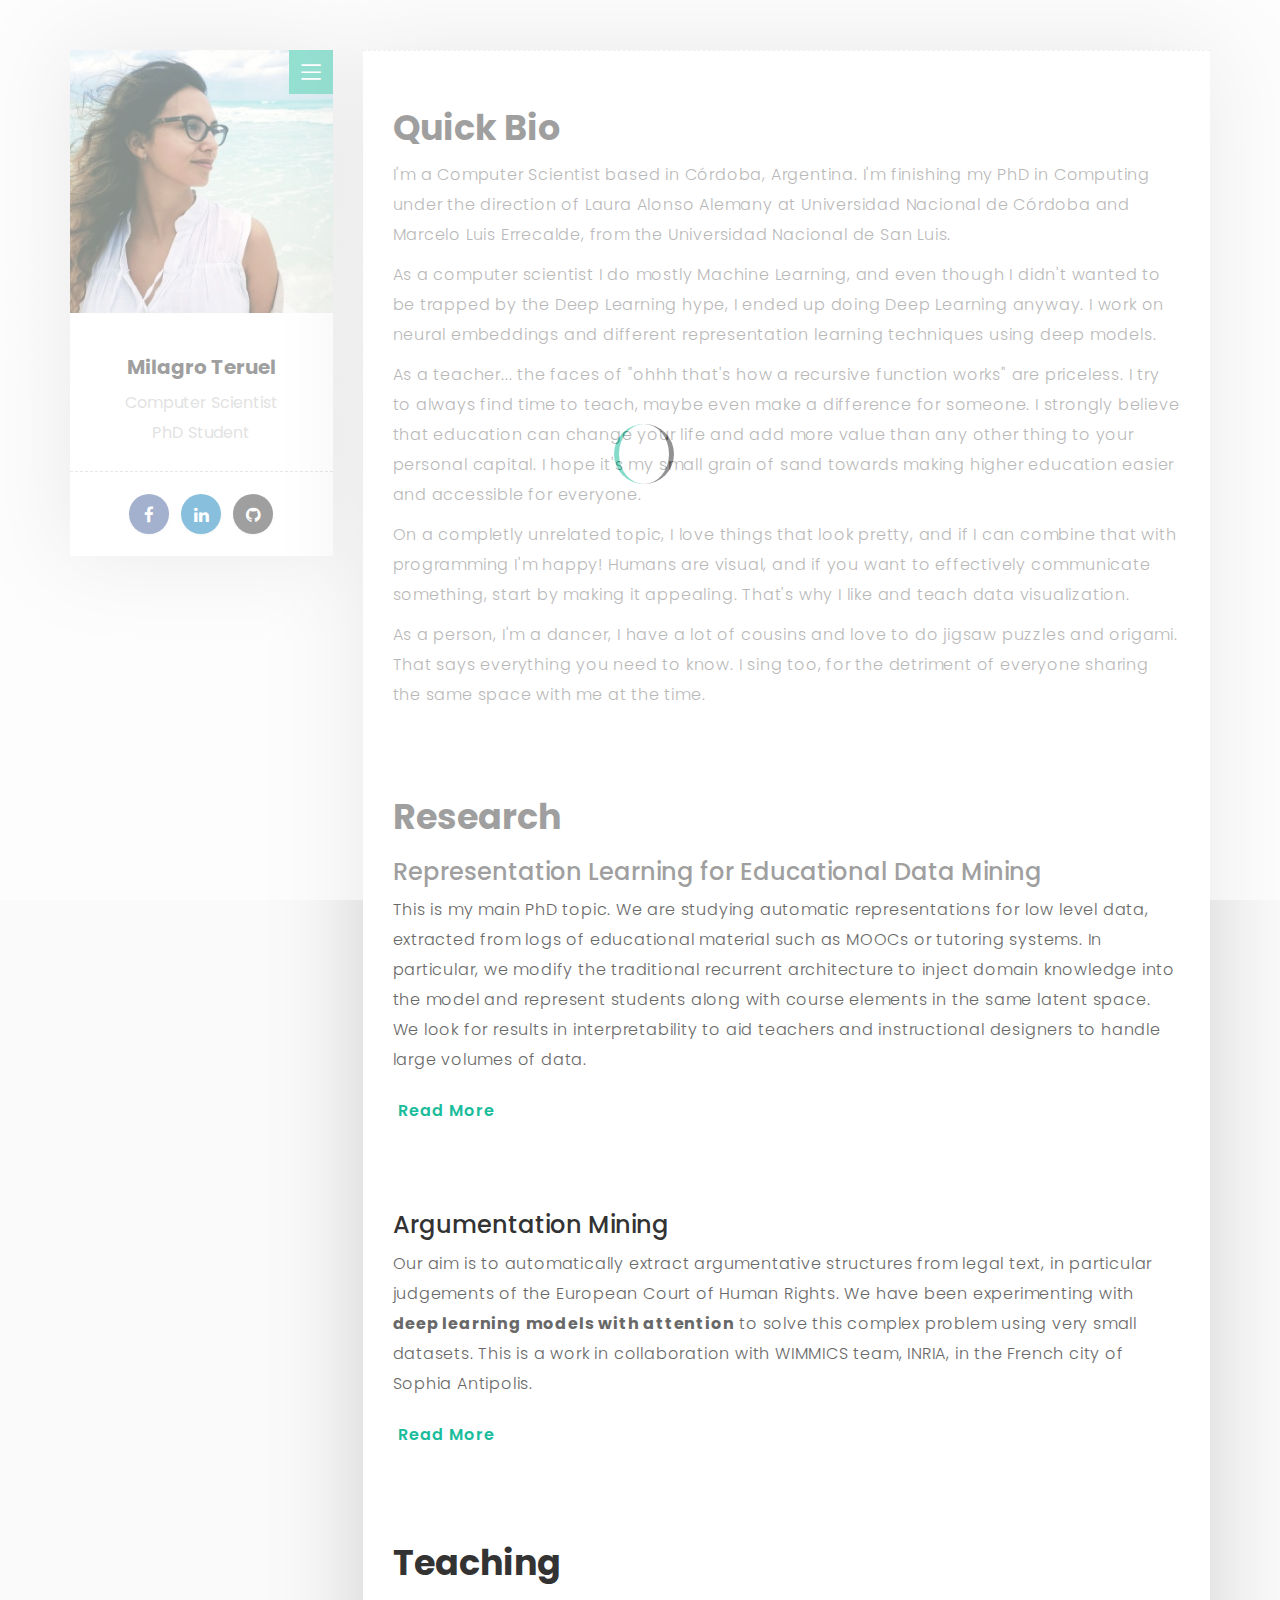
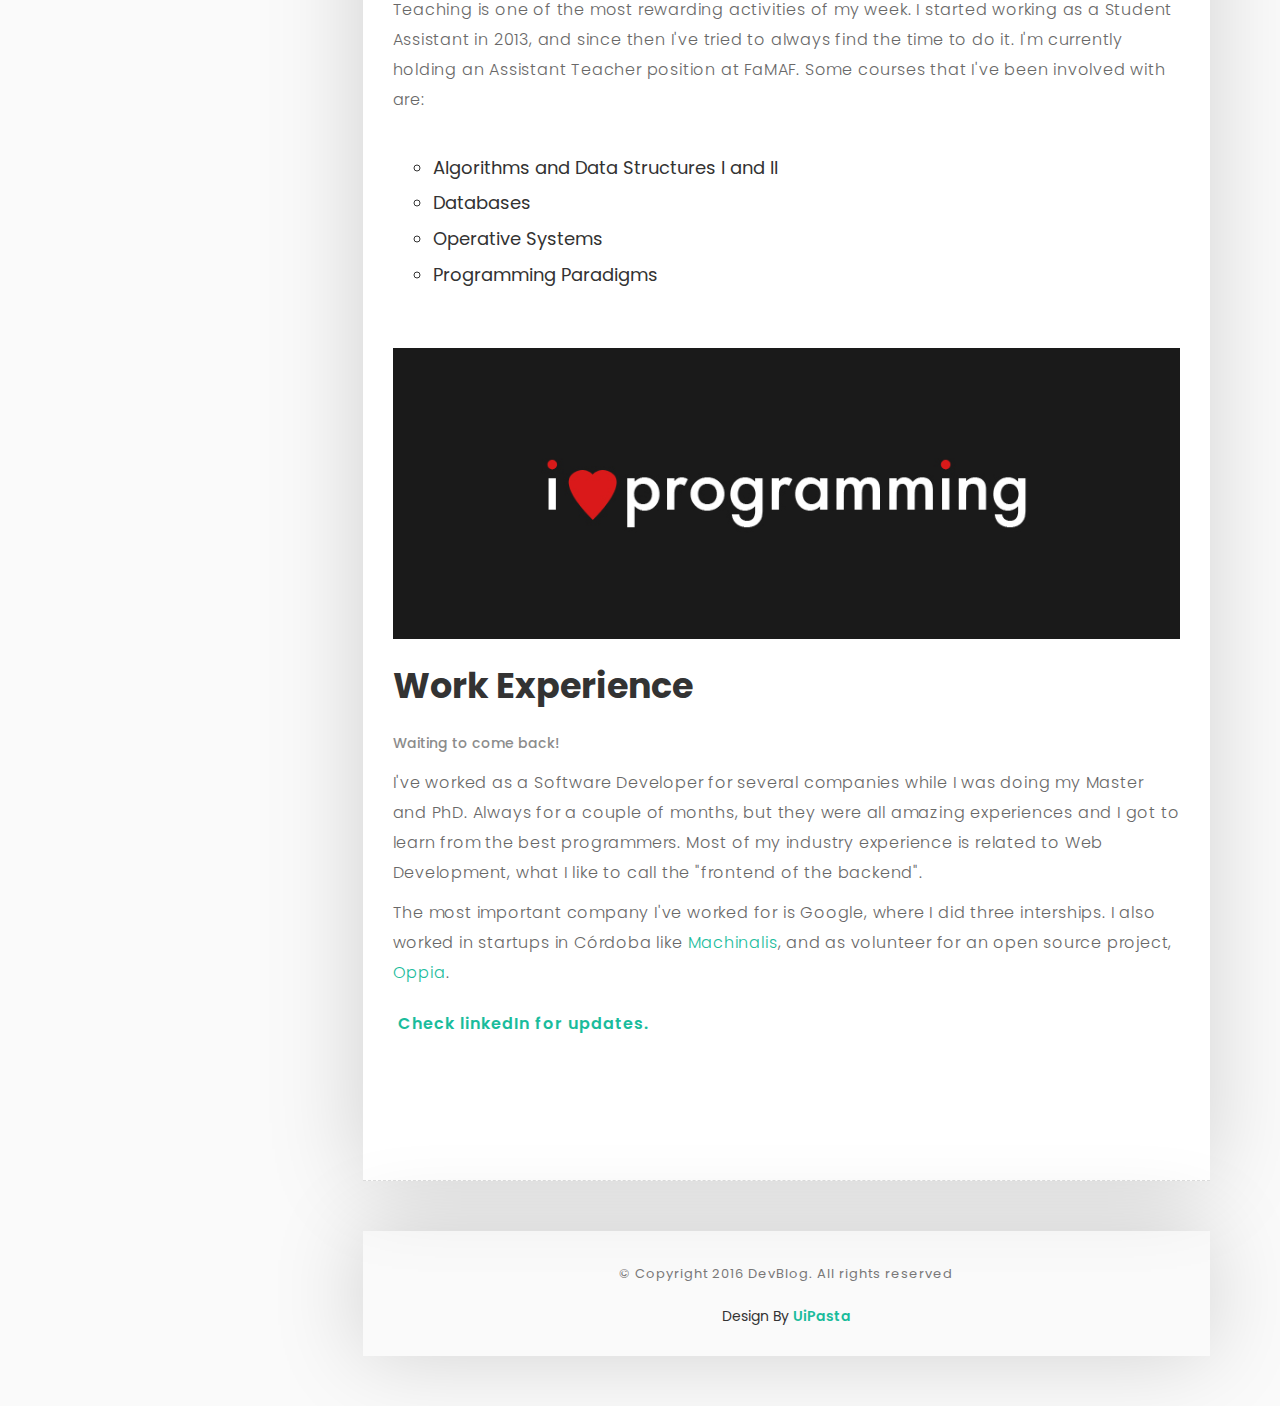
==== commit eb105b54: "Adding new publications" ====
--- a/index.html
+++ b/index.html
@@ -51,7 +51,7 @@
         <div class="col-md-3">
           <div class="about-fixed">
             <div class="my-pic">
-              <img src="images/selfie_barcelona.jpg" alt="">
+              <img src="images/perfil_cuba_small.jpg" alt="">
               <a href="javascript:void(0)" class="collapsed" data-target="#menu" data-toggle="collapse"><i class="icon-menu menu"></i></a>
               <div id="menu" class="collapse">
                 <ul class="menu-link">
@@ -90,13 +90,11 @@
               <div class="post-title">
                 <h1>Quick Bio</h1>
               </div>
-              <p>I'm a Computer Scientist based in Córdoba, Argentina. I'm currently pursuing a PhD in Computing under the direction of Laura Alonso Alemany at Universidad Nacional de Córdoba and Marcelo Luis Errecalde, from the Universidad Nacional de San Luis.</p>
-              <p>As a computer scientist I do mostly Machine Learning, and even though I didn't wanted to be trapped by the Deep Learning hype, I ended up doing Deep Learning anyway. I discovered I like it after all, it has a lot of potential it has not yet reached, and on top of that it's a nice complex problem to keep me busy a couple of years.</p>
+              <p>I'm a Computer Scientist based in Córdoba, Argentina. I'm finishing my PhD in Computing under the direction of Laura Alonso Alemany at Universidad Nacional de Córdoba and Marcelo Luis Errecalde, from the Universidad Nacional de San Luis.</p>
+              <p>As a computer scientist I do mostly Machine Learning, and even though I didn't wanted to be trapped by the Deep Learning hype, I ended up doing Deep Learning anyway. I work on neural embeddings and different representation learning techniques using deep models.</p>
               <p>As a teacher... the faces of "ohhh that's how a recursive function works" are priceless. I try to always find time to teach, maybe even make a difference for someone. I strongly believe that education can change your life and add more value than any other thing to your personal capital. I hope it's my small grain of sand towards making higher education easier and accessible for everyone.</p>
-              <p>On a completly unrelated topic, I love things that look pretty, and if I can combine that with programming I'm happy! Humans are visual, and if you want to effectively communicate something, start by making it appealing. That's why I like data visualizations, but I still have a long road learning design.</p>
-              <p>As a person, I'm a dancer, I have a lot of cousins and love to do jigsaw puzzles and origami. That's says everything you need to know. I sing too, for the detriment of everyone sharing the same space with me at the time.</p>
-
-              <p>Disclaimer: I may not finish this site any time soon...</p>
+              <p>On a completly unrelated topic, I love things that look pretty, and if I can combine that with programming I'm happy! Humans are visual, and if you want to effectively communicate something, start by making it appealing. That's why I like and teach data visualization.</p>
+              <p>As a person, I'm a dancer, I have a lot of cousins and love to do jigsaw puzzles and origami. That says everything you need to know. I sing too, for the detriment of everyone sharing the same space with me at the time.</p>
             </div>
 <!--
             <div class="sub-title">
@@ -114,7 +112,8 @@
               <!-- <div class="post-info">
                <span>Main PhD research topic at Universidad Nacional de Córdoba, Argentina</span>
               </div> -->
-              <p>This is my main PhD topic. We are studying how to find automatic representations for low level data, extracted from logs of educational material such as MOOCs or tutoring systems. We look for results in interpretability to aid teachers and instructional designers to handle large volumes of data.</p>
+              <p>This is my main PhD topic. We are studying automatic representations for low level data, extracted from logs of educational material such as MOOCs or tutoring systems. In particular, we modify the traditional recurrent architecture to inject domain knowledge into the model and represent students along with course elements in the same latent space. We look for results in interpretability to aid teachers and instructional designers to handle large volumes of data.</p>
+              <a href="publications.html" class="button button-style button-anim fa fa-long-arrow-right"><span>Read More</span></a>
             </div>
             <!-- Blog Post End -->
 
@@ -126,8 +125,8 @@
               <!-- <div class="post-info">
                 <span>Work in colaboration with WIMMICS team, INRIA, France</span>
               </div> -->
-              <p>Our aim is to automatically extract argumentative structures from legal text, in particular judgements of the European Court of Human Rights. This is a work in collaboration with WIMMICS team, INRIA, in the French city of Sophia Antipolis.</p>
-              <a href="publications.html" class="button button-style button-anim fa fa-long-arrow-right"><span>Read More</span></a>
+              <p>Our aim is to automatically extract argumentative structures from legal text, in particular judgements of the European Court of Human Rights. We have been experimenting with <strong>deep learning models with attention</strong> to solve this complex problem using very small datasets. This is a work in collaboration with WIMMICS team, INRIA, in the French city of Sophia Antipolis.</p>
+              <a href="am_publications.html" class="button button-style button-anim fa fa-long-arrow-right"><span>Read More</span></a>
             </div>
             <!-- Blog Post End -->
 
@@ -157,12 +156,10 @@
               <div class="post-info">
                 <span>Waiting to come back!</span>
               </div>
-              <p>I've worked as a Software Developer for several companies while I was doing my Master and PhD. Always for a couple of months, but they were all amazing experiences and I got to learn from the best programmers. Most of my industry experience is related to Web Development, what I like to call the "frontend of the backend".</p><p> The most important company I've worked for is Google, where I did three interships. I also worked in startups in Córdoba like<a href="https://www.machinalis.com/">Machinalis</a>, and as volunteer for an open source project, <a href="https://www.oppia.org/">Oppia</a>. Check my linkedin for the updated info.</p>
-              <a href="https://www.linkedin.com/in/milagro-teruel-4b820a5a/" class="button button-style button-anim fa fa-long-arrow-right"><span>Check my linkedIn</span></a>
+              <p>I've worked as a Software Developer for several companies while I was doing my Master and PhD. Always for a couple of months, but they were all amazing experiences and I got to learn from the best programmers. Most of my industry experience is related to Web Development, what I like to call the "frontend of the backend".</p><p> The most important company I've worked for is Google, where I did three interships. I also worked in startups in Córdoba like <a href="https://www.machinalis.com/">Machinalis</a>, and as volunteer for an open source project, <a href="https://www.oppia.org/">Oppia</a>.</p>
+              <p><a href="https://www.linkedin.com/in/milagro-teruel-4b820a5a/" class="button button-style button-anim fa fa-long-arrow-right">Check linkedIn for updates.</a></p>
             </div>
             <!-- Blog Post End -->
-
-
 	    <!--
 	    <div class="col-md-12 text-center">
              <a href="javascript:void(0)" id="load-more-post" class="load-more-button">Load</a>
--- a/css/style.css
+++ b/css/style.css
@@ -80,7 +80,7 @@
 a:active {
     text-decoration: none;
     outline: none;
-    color: #333333;
+    color: #31708f;
 }
 
 b {
@@ -218,7 +218,7 @@
 }
 
 .button-anim:hover:before {
-    left: 75%;
+    left: 100%;
     opacity: 1;
 }
 
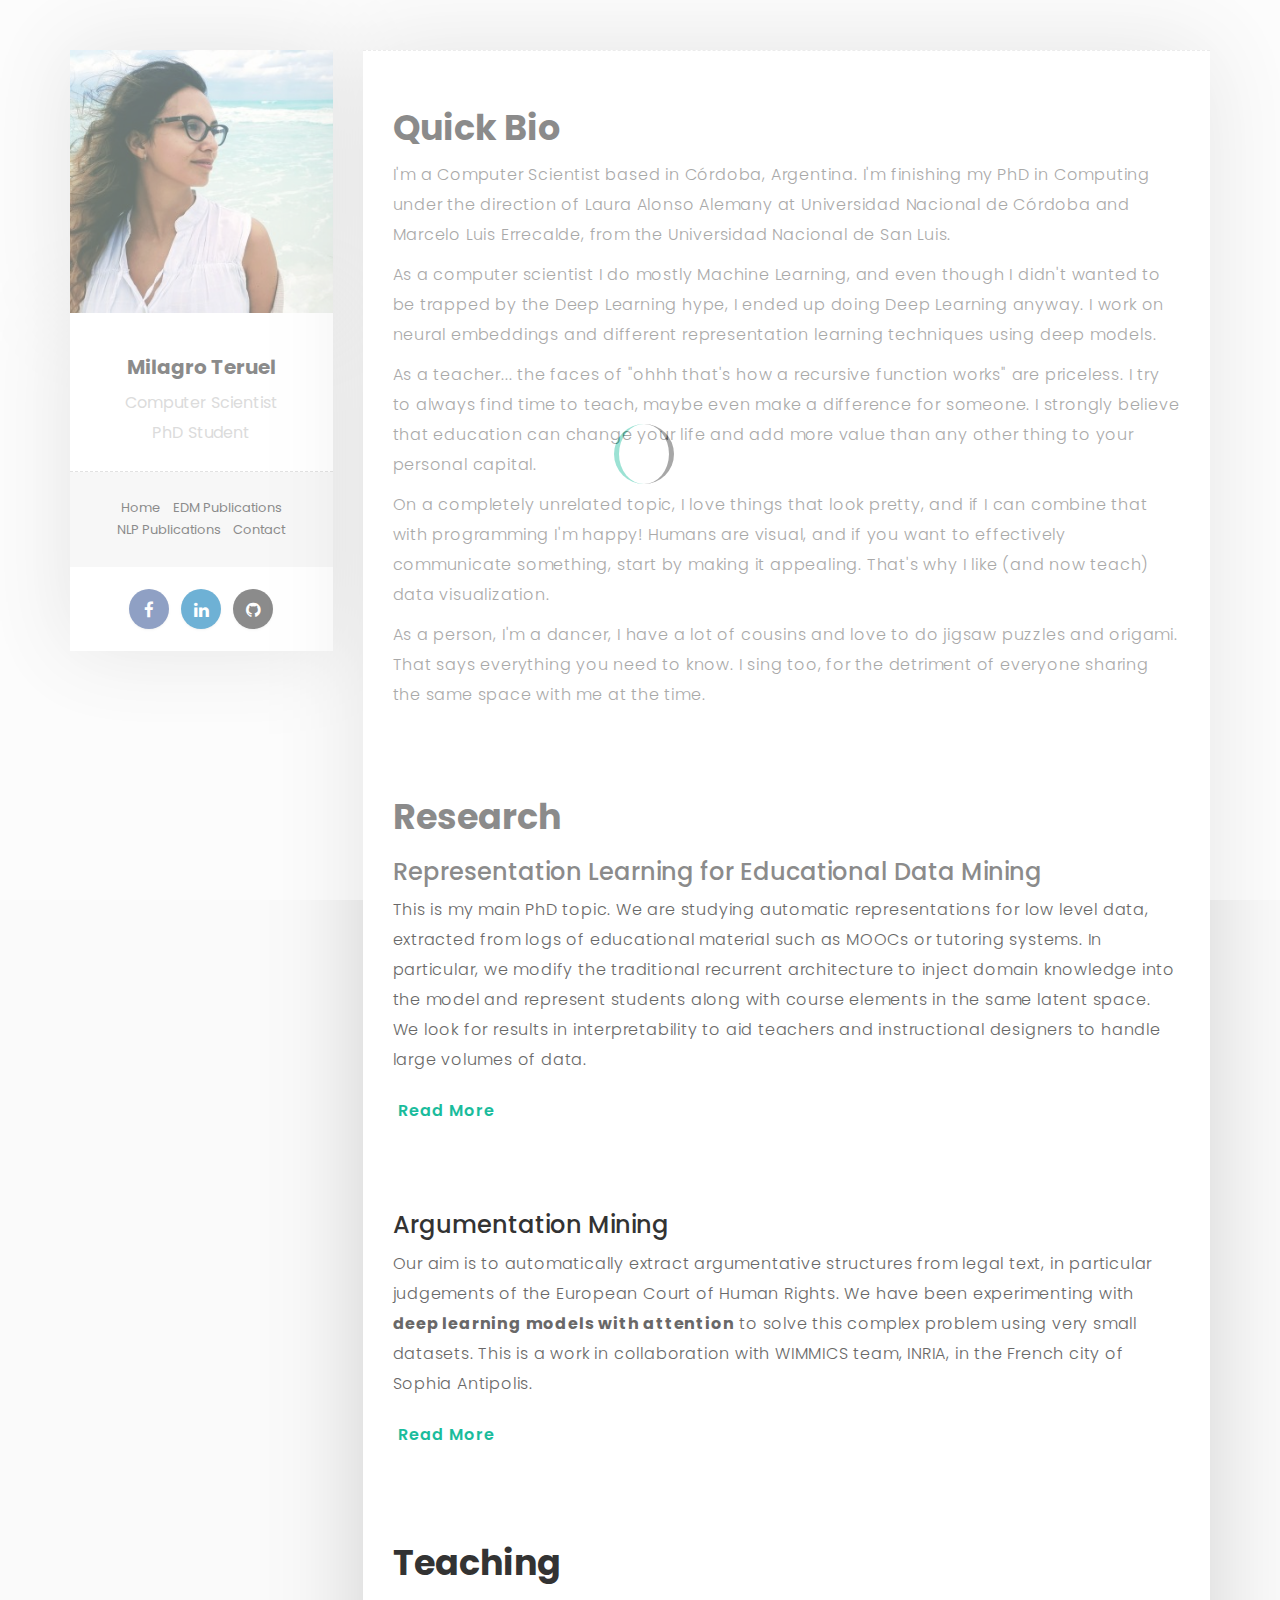
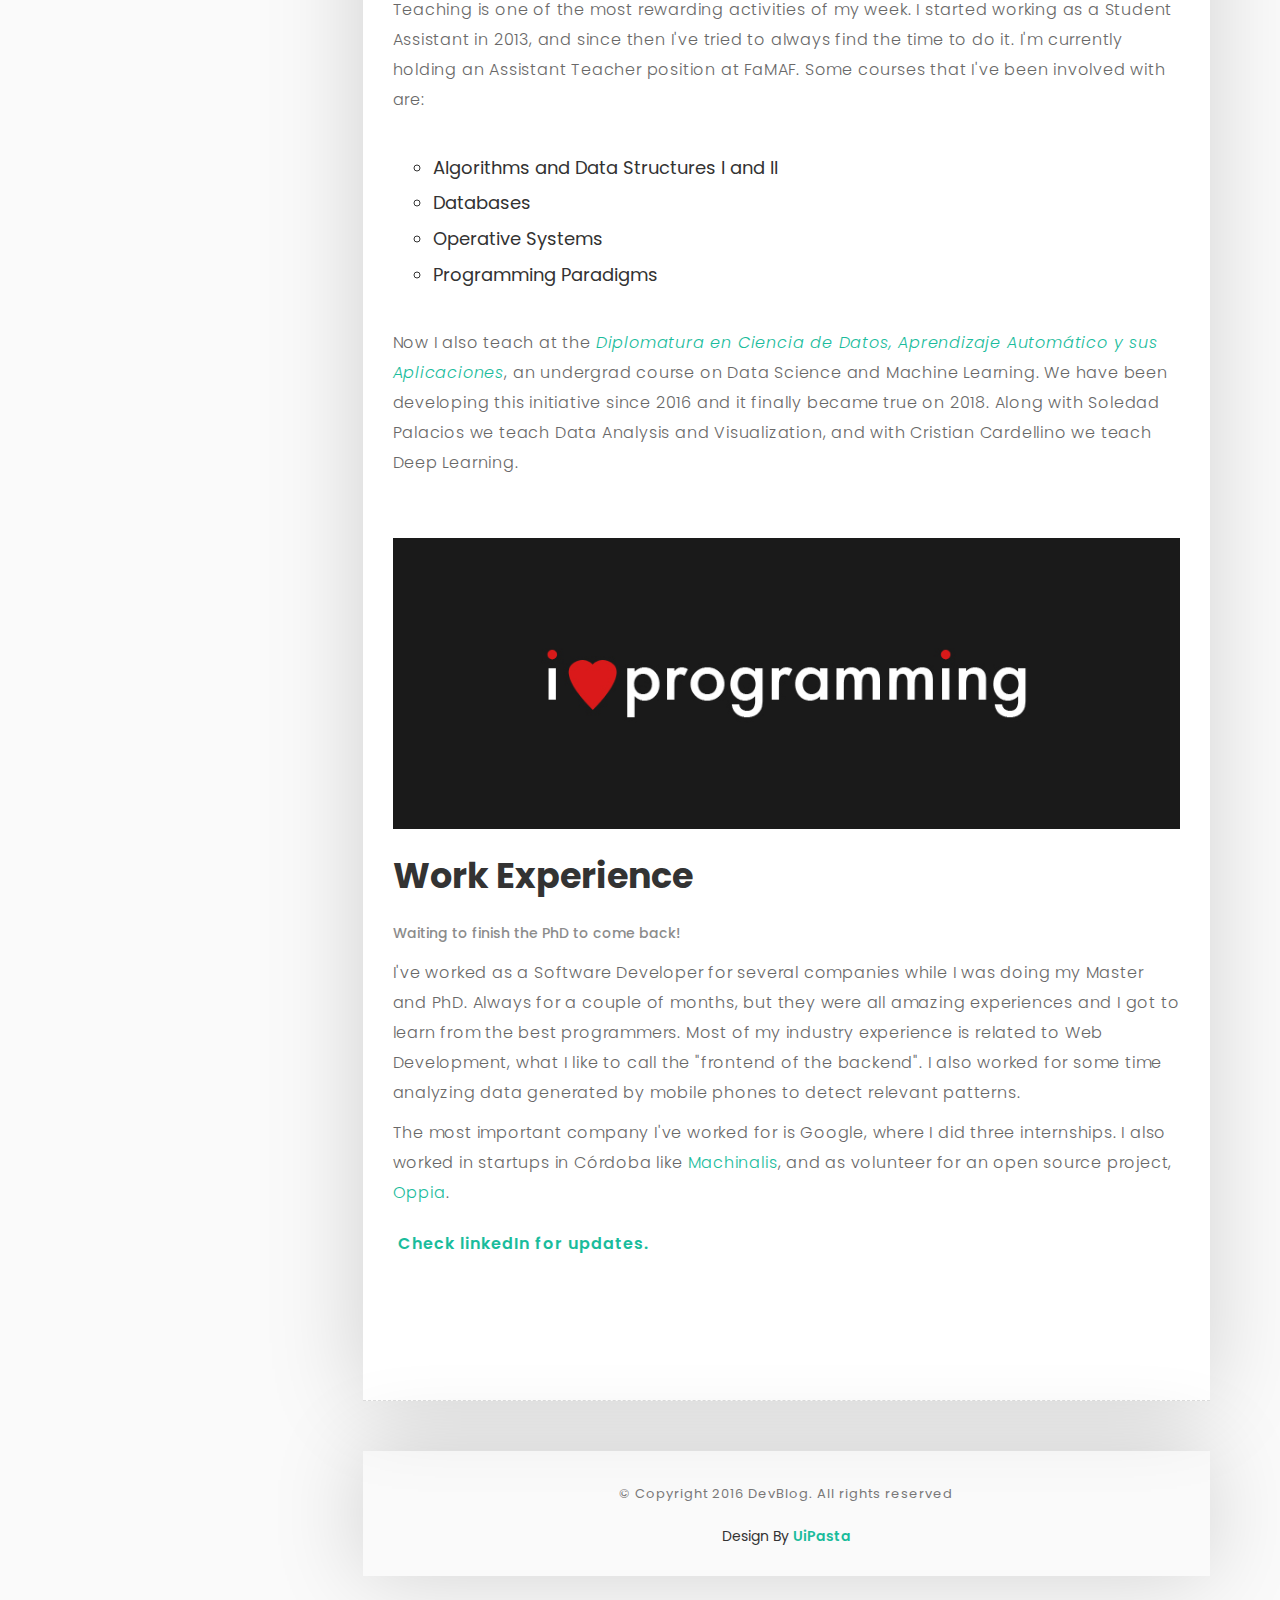
==== commit b4c67d88: "Updating menu and info" ====
--- a/index.html
+++ b/index.html
@@ -52,14 +52,7 @@
           <div class="about-fixed">
             <div class="my-pic">
               <img src="images/perfil_cuba_small.jpg" alt="">
-              <a href="javascript:void(0)" class="collapsed" data-target="#menu" data-toggle="collapse"><i class="icon-menu menu"></i></a>
-              <div id="menu" class="collapse">
-                <ul class="menu-link">
-                  <li><a href="index.html">Home</a></li>
-                  <li><a href="publications.html">Publications</a></li>
-                  <li><a href="contact.html">Contact</a></li>
-                </ul>
-              </div>
+              <!-- <a href="javascript:void(0)" data-target="#menu" data-toggle="collapse"><i class="icon-menu menu"></i></a> -->
             </div>
             <div class="my-detail">
               <div class="white-spacing">
@@ -67,6 +60,14 @@
                 <span>Computer Scientist</span><br/>
                 <span>PhD Student</span>
               </div>
+              <div id="menu" class="collapse in menu-container" aria-expanded="true">
+                <ul class="menu-link">
+                  <li><a href="index.html">Home</a></li>
+                  <li><a href="publications.html">EDM Publications</a></li>
+                  <li><a href="am_publications.html">NLP Publications</a></li>
+                  <li><a href="contact.html">Contact</a></li>
+                </ul>
+              </div>
               <ul class="social-icon">
                 <li><a href="https://www.facebook.com/milagro.teruel" target="_blank" class="facebook"><i class="fa fa-facebook"></i></a></li>
                 <li><a href="https://www.linkedin.com/in/milagro-teruel-4b820a5a/" target="_blank" class="linkedin"><i class="fa fa-linkedin"></i></a></li>
@@ -92,8 +93,8 @@
               </div>
               <p>I'm a Computer Scientist based in Córdoba, Argentina. I'm finishing my PhD in Computing under the direction of Laura Alonso Alemany at Universidad Nacional de Córdoba and Marcelo Luis Errecalde, from the Universidad Nacional de San Luis.</p>
               <p>As a computer scientist I do mostly Machine Learning, and even though I didn't wanted to be trapped by the Deep Learning hype, I ended up doing Deep Learning anyway. I work on neural embeddings and different representation learning techniques using deep models.</p>
-              <p>As a teacher... the faces of "ohhh that's how a recursive function works" are priceless. I try to always find time to teach, maybe even make a difference for someone. I strongly believe that education can change your life and add more value than any other thing to your personal capital. I hope it's my small grain of sand towards making higher education easier and accessible for everyone.</p>
-              <p>On a completly unrelated topic, I love things that look pretty, and if I can combine that with programming I'm happy! Humans are visual, and if you want to effectively communicate something, start by making it appealing. That's why I like and teach data visualization.</p>
+              <p>As a teacher... the faces of "ohhh that's how a recursive function works" are priceless. I try to always find time to teach, maybe even make a difference for someone. I strongly believe that education can change your life and add more value than any other thing to your personal capital.</p>
+              <p>On a completely unrelated topic, I love things that look pretty, and if I can combine that with programming I'm happy! Humans are visual, and if you want to effectively communicate something, start by making it appealing. That's why I like (and now teach) data visualization.</p>
               <p>As a person, I'm a dancer, I have a lot of cousins and love to do jigsaw puzzles and origami. That says everything you need to know. I sing too, for the detriment of everyone sharing the same space with me at the time.</p>
             </div>
 <!--
@@ -143,6 +144,7 @@
                   <li>Programming Paradigms</li>
                 </ul>
               </div>
+              <p class="margin-top-40">Now I also teach at the <a href="http://diplodatos.famaf.unc.edu.ar/"><i>Diplomatura en Ciencia de Datos, Aprendizaje Automático y sus Aplicaciones</i></a>, an undergrad course on Data Science and Machine Learning. We have been developing this initiative since 2016 and it finally became true on 2018. Along with Soledad Palacios we teach Data Analysis and Visualization, and with Cristian Cardellino we teach Deep Learning.</p>
             </div>
 
             <!-- Blog Post Start -->
@@ -154,9 +156,10 @@
                 <h1>Work Experience</h1>
               </div>
               <div class="post-info">
-                <span>Waiting to come back!</span>
-              </div>
-              <p>I've worked as a Software Developer for several companies while I was doing my Master and PhD. Always for a couple of months, but they were all amazing experiences and I got to learn from the best programmers. Most of my industry experience is related to Web Development, what I like to call the "frontend of the backend".</p><p> The most important company I've worked for is Google, where I did three interships. I also worked in startups in Córdoba like <a href="https://www.machinalis.com/">Machinalis</a>, and as volunteer for an open source project, <a href="https://www.oppia.org/">Oppia</a>.</p>
+                <span>Waiting to finish the PhD to come back!</span>
+              </div>
+              <p>I've worked as a Software Developer for several companies while I was doing my Master and PhD. Always for a couple of months, but they were all amazing experiences and I got to learn from the best programmers. Most of my industry experience is related to Web Development, what I like to call the "frontend of the backend". I also worked for some time analyzing data generated by mobile phones to detect relevant patterns.</p>
+              <p> The most important company I've worked for is Google, where I did three internships. I also worked in startups in Córdoba like <a href="https://www.machinalis.com/">Machinalis</a>, and as volunteer for an open source project, <a href="https://www.oppia.org/">Oppia</a>.</p>
               <p><a href="https://www.linkedin.com/in/milagro-teruel-4b820a5a/" class="button button-style button-anim fa fa-long-arrow-right">Check linkedIn for updates.</a></p>
             </div>
             <!-- Blog Post End -->
--- a/css/style.css
+++ b/css/style.css
@@ -278,6 +278,10 @@
 
 /* Menu */
 
+.menu-container {
+    background-color: #f1f1f1;
+}
+
 .menu {
     position: absolute;
     right: 15px;
